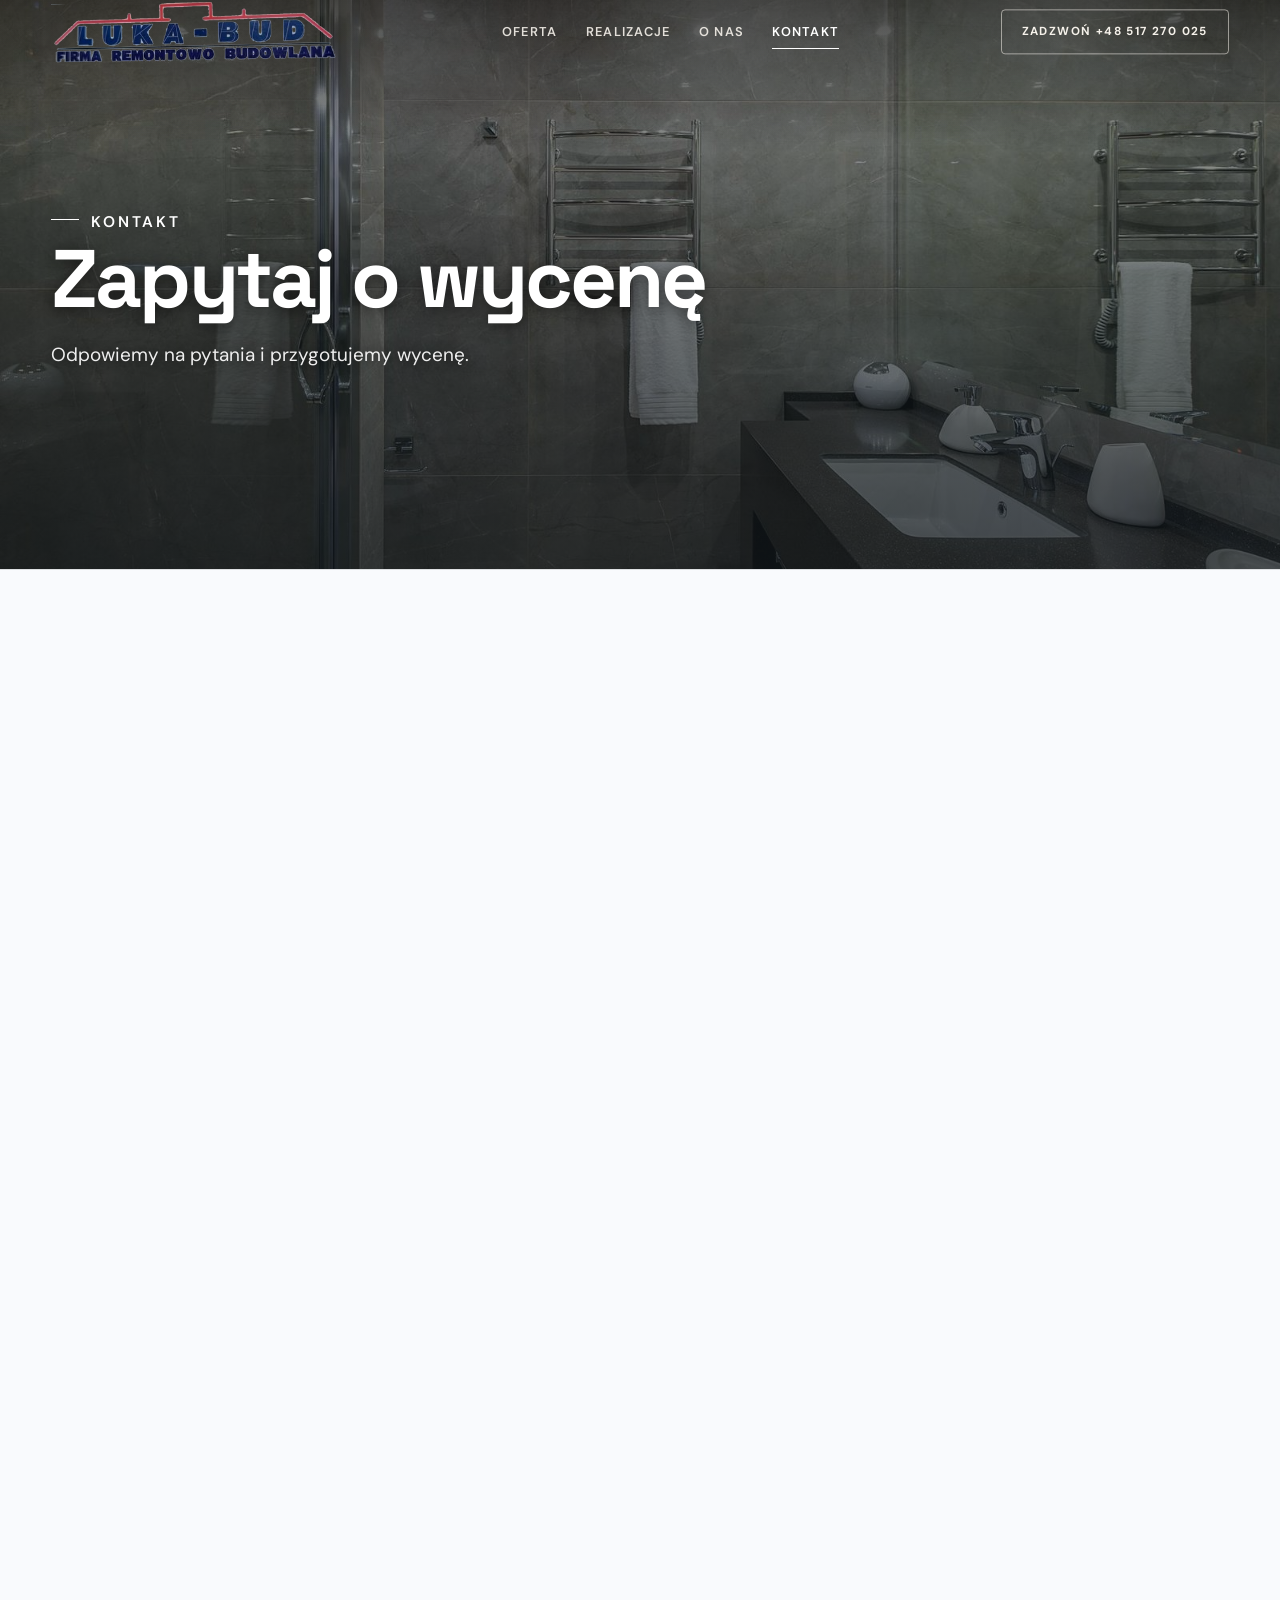
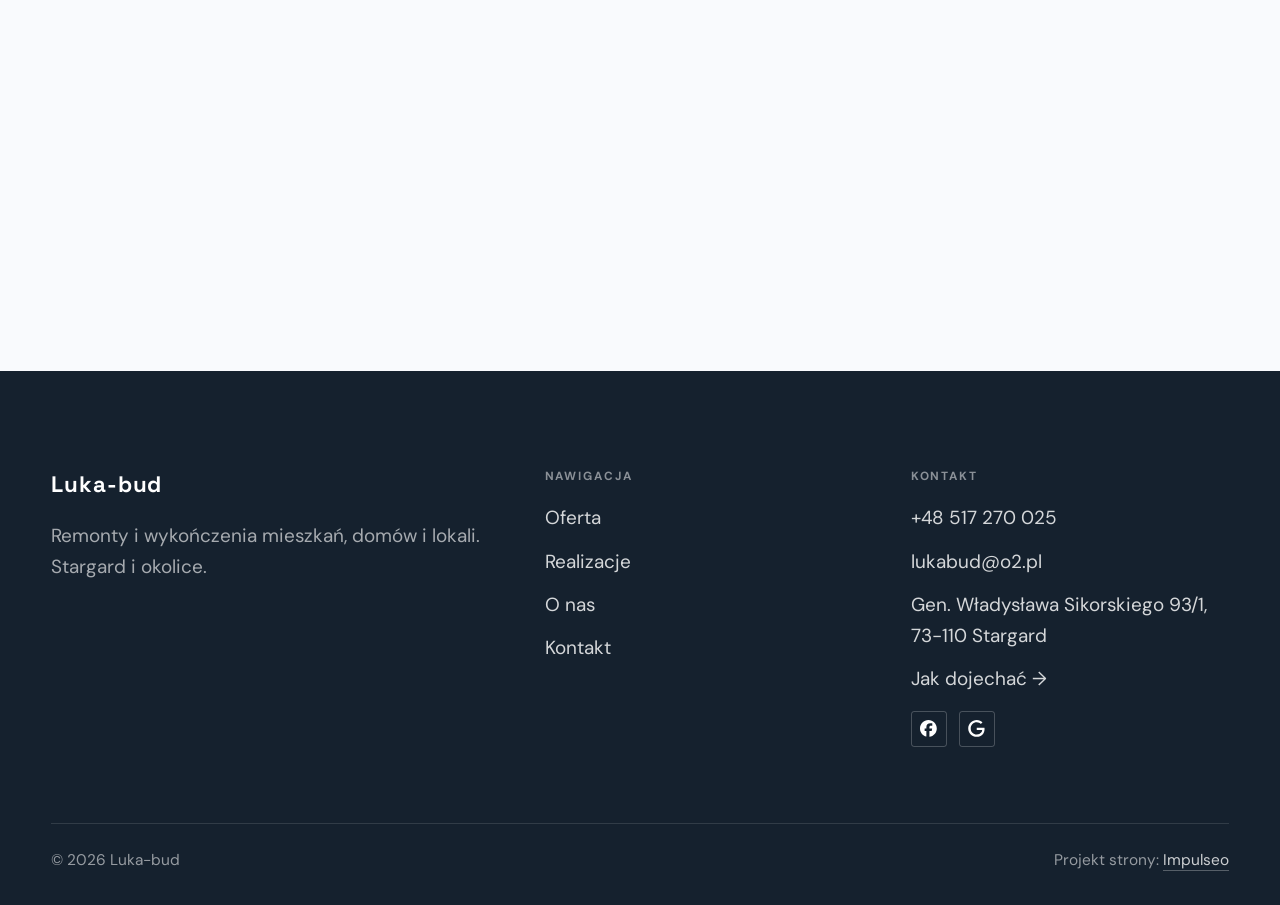
==== kontakt.html @ f24f79e8 "Strona demo: luka-bud" ====
<!DOCTYPE html>
<html lang="pl">
<head>
<meta charset="UTF-8">
<meta name="viewport" content="width=device-width, initial-scale=1.0">
<title>Kontakt - Luka-bud</title>
<meta name="description" content="Kontakt Luka-bud - Gen. Władysława Sikorskiego 93/1, 73-110 Stargard">
<link rel="canonical" href="https://kris20032.github.io/luka-bud/kontakt.html">
<meta name="robots" content="noindex, nofollow">
<meta property="og:type" content="website">
<meta property="og:locale" content="pl_PL">
<meta property="og:site_name" content="Luka-bud">
<meta property="og:title" content="Kontakt - Luka-bud">
<meta property="og:description" content="Kontakt Luka-bud - Gen. Władysława Sikorskiego 93/1, 73-110 Stargard">
<meta property="og:url" content="https://kris20032.github.io/luka-bud/kontakt.html">
<meta property="og:image" content="https://kris20032.github.io/luka-bud/img/og.jpg">
<meta property="og:image:width" content="1200">
<meta property="og:image:height" content="630">
<meta name="twitter:card" content="summary_large_image">
<link rel="preconnect" href="https://fonts.googleapis.com">
<link rel="preconnect" href="https://fonts.gstatic.com" crossorigin>
<link href="https://fonts.googleapis.com/css2?family=Space+Grotesk:wght@500;600;700&family=DM+Sans:opsz,wght@9..40,400;9..40,500;9..40,600&display=swap" rel="stylesheet">
<link rel="stylesheet" href="assets/styles.css?v=5b13cb3f">
</head>
<body>

<header class="nav">
  <div class="wrap nav-inner">
    <a class="brand brand-has-logo" href="index.html"><img class="brand-logo" src="img/logo.png" alt="Luka-bud" width="900" height="202" decoding="async"></a>
    <nav class="nav-links">
      <a href="oferta.html">Oferta</a>
      <a href="realizacje.html">Realizacje</a>
      <a href="o-nas.html">O nas</a>
      <a href="kontakt.html" class="active" aria-current="page">Kontakt</a>
      <a href="tel:+48517270025" class="btn btn-accent">Zadzwoń +48 517 270 025</a>
    </nav>
    <button class="nav-toggle" aria-label="Menu"><span></span><span></span><span></span></button>
  </div>
</header>

<main>
<section class="pagehead">
  <img src="img/g7.jpg" alt="Luka-bud - Zapytaj o wycenę" width="1600" height="1068" decoding="async">
  <div class="wrap">
    <span class="eyebrow">Kontakt</span>
    <h1>Zapytaj o wycenę</h1>
    <p>Odpowiemy na pytania i przygotujemy wycenę.</p>
  </div>
</section>
<section>
  <div class="wrap contact-grid">
    <div class="reveal">
      <span class="eyebrow">Dane kontaktowe</span>
      <h2 style="margin:var(--space-4) 0 var(--space-6)">Luka-bud</h2>
      <div class="info-list">
        <div class="info-row"><div class="ic"><svg class="ico-tel" width="16" height="16" viewBox="0 0 24 24" fill="none" aria-hidden="true"><path d="M6.6 10.8a15.5 15.5 0 0 0 6.6 6.6l2.2-2.2a1 1 0 0 1 1-.24 11.4 11.4 0 0 0 3.6.58 1 1 0 0 1 1 1V20a1 1 0 0 1-1 1A17 17 0 0 1 3 4a1 1 0 0 1 1-1h3.5a1 1 0 0 1 1 1c0 1.25.2 2.46.58 3.6a1 1 0 0 1-.25 1l-2.23 2.2Z" fill="currentColor"/></svg></div><div><div class="lbl">Telefon</div><a class="val" href="tel:+48517270025">+48 517 270 025</a></div></div>
        <div class="info-row"><div class="ic"><svg class="ico-mail" width="16" height="16" viewBox="0 0 24 24" fill="none" aria-hidden="true"><rect x="3.2" y="5.5" width="17.6" height="13" rx="1.6" stroke="currentColor" stroke-width="1.6"/><path d="M4 7l8 6 8-6" stroke="currentColor" stroke-width="1.6" stroke-linecap="round" stroke-linejoin="round"/></svg></div><div><div class="lbl">E-mail</div><a class="val" href="mailto:lukabud@o2.pl">lukabud@o2.pl</a></div></div>
        <div class="info-row"><div class="ic"><svg class="ico-pin" width="16" height="16" viewBox="0 0 24 24" fill="none" aria-hidden="true"><path d="M12 21s7-6.1 7-11.5A7 7 0 0 0 5 9.5C5 14.9 12 21 12 21Z" stroke="currentColor" stroke-width="1.6" fill="none"/><circle cx="12" cy="9.5" r="2.4" fill="currentColor"/></svg></div><div><div class="lbl">Adres</div><div class="val">Gen. Władysława Sikorskiego 93/1, 73-110 Stargard</div></div></div>
      </div>
    </div>
    <div class="reveal">
      <form class="form" action="https://formsubmit.co/lukabud@o2.pl" method="POST">
        <input type="hidden" name="_subject" value="Zapytanie ze strony Luka-bud">
        <input type="hidden" name="_captcha" value="false">
        <input type="hidden" name="_template" value="table">
        <div class="fld"><label for="name">Imię / firma</label><input id="name" name="name" type="text" placeholder="np. Jan Kowalski" required></div>
        <div class="fld"><label for="email">E-mail</label><input id="email" name="email" type="email" placeholder="adres@email.pl" required></div>
        <div class="fld"><label for="phone">Telefon</label><input id="phone" name="phone" type="tel" placeholder="+48 ..."></div>
        <div class="fld"><label for="msg">Czego dotyczy zapytanie?</label><textarea id="msg" name="message" placeholder="Napisz krótko, w czym możemy pomóc" required></textarea></div>
        <button type="submit" class="btn btn-accent" style="width:100%;justify-content:center">Wyślij zapytanie <span class="arr">→</span></button>
        <p class="note">Wiadomość trafi bezpośrednio do nas. Można też zadzwonić: +48 517 270 025.</p>
      </form>
    </div>
  </div>
</section>
<section style="padding-top:0">
  <div class="wrap reveal">
    <iframe class="map" title="Luka-bud - Stargard" src="https://maps.google.com/maps?q=53.327258%2C15.057778&z=15&output=embed" loading="lazy" referrerpolicy="no-referrer-when-downgrade"></iframe>
  </div>
</section>
</main>

<footer>
  <div class="wrap">
    <div class="foot-grid">
      <div class="foot-brand">
        <div class="name">Luka-bud</div>
        <p>Remonty i wykończenia mieszkań, domów i lokali. Stargard i okolice.</p>
      </div>
      <div class="foot-col">
        <h4>Nawigacja</h4>
        <a href="oferta.html">Oferta</a>
        <a href="realizacje.html">Realizacje</a>
        <a href="o-nas.html">O nas</a>
        <a href="kontakt.html">Kontakt</a>
      </div>
      <div class="foot-col">
        <h4>Kontakt</h4>
        <a href="tel:+48517270025">+48 517 270 025</a>
        <a href="mailto:lukabud@o2.pl">lukabud@o2.pl</a>
        <p>Gen. Władysława Sikorskiego 93/1, 73-110 Stargard</p>
        <a href="https://maps.google.com/?cid=10565320135875314083&g_mp=Cidnb29nbGUubWFwcy5wbGFjZXMudjEuUGxhY2VzLlNlYXJjaFRleHQQAhgEIAA" target="_blank" rel="noopener">Jak dojechać →</a>
      <div class="foot-soc">
        <a class="soc" href="https://www.facebook.com/zst.lukabud/" target="_blank" rel="noopener" aria-label="Facebook - Luka-bud"><svg viewBox="0 0 24 24" aria-hidden="true" focusable="false"><path d="M9.101 23.691v-7.98H6.627v-3.667h2.474v-1.58c0-4.085 1.848-5.978 5.858-5.978.401 0 .955.042 1.468.103a8.68 8.68 0 0 1 1.141.195v3.325a8.623 8.623 0 0 0-.653-.036 26.805 26.805 0 0 0-.733-.009c-.707 0-1.259.096-1.675.309a1.686 1.686 0 0 0-.679.622c-.258.42-.374.995-.374 1.752v1.297h3.919l-.386 2.103-.287 1.564h-3.246v8.245C19.396 23.238 24 18.179 24 12.044c0-6.627-5.373-12-12-12s-12 5.373-12 12c0 5.628 3.874 10.35 9.101 11.647Z" fill="currentColor"/></svg></a>
        <a class="soc" href="https://maps.google.com/?cid=10565320135875314083&g_mp=Cidnb29nbGUubWFwcy5wbGFjZXMudjEuUGxhY2VzLlNlYXJjaFRleHQQAhgEIAA" target="_blank" rel="noopener" aria-label="Google - Luka-bud"><svg viewBox="0 0 24 24" aria-hidden="true" focusable="false"><path d="M12.48 10.92v3.28h7.84c-.24 1.84-.853 3.187-1.787 4.133-1.147 1.147-2.933 2.4-6.053 2.4-4.827 0-8.6-3.893-8.6-8.72s3.773-8.72 8.6-8.72c2.6 0 4.507 1.027 5.907 2.347l2.307-2.307C18.747 1.44 16.133 0 12.48 0 5.867 0 .307 5.387.307 12s5.56 12 12.173 12c3.573 0 6.267-1.173 8.373-3.36 2.16-2.16 2.84-5.213 2.84-7.667 0-.76-.053-1.467-.173-2.053H12.48z" fill="currentColor"/></svg></a>
      </div>
      </div>
    </div>
    <div class="foot-bot">
      <span>© 2026 Luka-bud</span>
      <span>Projekt strony: <a class="foot-credit" href="https://impulseo.pl" target="_blank" rel="noopener">Impulseo</a></span>
    </div>
  </div>
</footer>
<div class="sticky-call"><a class="sc-call" href="tel:+48517270025"><svg class="ico-tel" width="16" height="16" viewBox="0 0 24 24" fill="none" aria-hidden="true"><path d="M6.6 10.8a15.5 15.5 0 0 0 6.6 6.6l2.2-2.2a1 1 0 0 1 1-.24 11.4 11.4 0 0 0 3.6.58 1 1 0 0 1 1 1V20a1 1 0 0 1-1 1A17 17 0 0 1 3 4a1 1 0 0 1 1-1h3.5a1 1 0 0 1 1 1c0 1.25.2 2.46.58 3.6a1 1 0 0 1-.25 1l-2.23 2.2Z" fill="currentColor"/></svg> Zadzwoń</a><a class="sc-quote" href="kontakt.html">Zadzwoń po wycenę</a></div>
<div class="demo-wazne" data-do="2026-10-12" data-cykl="3" hidden><svg class="dw-ico" width="13" height="13" viewBox="0 0 24 24" fill="none" aria-hidden="true"><circle cx="12" cy="12" r="8.6" stroke="currentColor" stroke-width="1.8"/><path d="M12 7.2V12l3.3 2" stroke="currentColor" stroke-width="1.8" stroke-linecap="round"/></svg><span class="dw-txt"></span></div>

<script src="assets/main.js"></script>
</body>
</html>
---- assets/styles.css ----
/* ============================================================
   STOLBASZ — premium, architektoniczny B2B fit-out
   Jasna paleta, zero brązu. System wg premium-web-craft.
   Projekt strony: Impulseo (impulseo.pl)
   ============================================================ */

:root{
  /* PALETA — jasna, architektoniczna, chłodna */
  --paper:#F4F6F8;          /* główne tło */
  --paper-2:#E7EBEF;        /* sekcje alternatywne (chłodny jasny szary) */
  --paper-3:#E7EBEF;        /* delikatne wypełnienia */
  --ink:#15212E;            /* tekst główny — chłodny grafit */
  --ink-soft:#243443;       /* nagłówki drugorzędne */
  --muted:#6B7785;          /* tekst poboczny */
  --line:rgba(21,33,46,.12);/* hairline */
  --accent:#E8A317;         /* stonowany petrol-slate — jedyny akcent */
  --accent-d:#C9870C;
  --accent-soft:rgba(232,163,23,.10);
  --dark:#15212E;           /* sekcje ciemne (stopka/CTA) */

  /* HOVER ZDJĘĆ — JEDEN standard dla całego silnika (decyzja K. 04.08.2026, artefakt z wariantami).
     AKTUALNE (K.+Szymon 09.08.2026, wybór z artefaktu 6 wariantów): zoom 1.05 przy 1.4s -
     przy tak długim czasie mocniejszy kadr NIE skacze, tylko „oddycha". Poprzedni standard
     (1.02 / .55s z 04.08) odbierany jako dynamiczny i szybki.
     Spoczynek lekko przygaszony, ale TYLKO tam, gdzie jest mysz (@media hover:hover) —
     na telefonie zdjęcia zostają w pełnej jasności. */
  --img-zoom:1.05;                   /* K.+Szymon 09.08: wariant F z artefaktu porównawczego */
  --img-rest:brightness(.95) saturate(.99);
  --img-hot:brightness(1.06) saturate(1.05);
  --img-dur:1.4s;                    /* K.+Szymon 09.08 (wariant F): powoli = elegancko */
  --img-ease:cubic-bezier(.16,.84,.44,1);  /* miękki ogon, efekt „oddychania" */

  /* ODSTĘPY — skala 4/8 */
  --space-1:4px; --space-2:8px; --space-3:12px; --space-4:16px; --space-5:24px;
  --space-6:32px; --space-7:48px; --space-8:64px; --space-9:96px; --space-10:128px;

  /* TYPOGRAFIA — fluid clamp() (skala podbita 16.07.2026: większe, czytelniejsze litery — uwaga Adama) */
  --text-sm:clamp(.9rem,.87rem + .12vw,1rem);
  --text-base:clamp(1.08rem,1.04rem + .18vw,1.2rem);
  --text-lg:clamp(1.24rem,1.15rem + .34vw,1.44rem);
  --text-h3:clamp(1.34rem,1.22rem + .55vw,1.66rem);
  --text-h2:clamp(2.1rem,1.66rem + 2.1vw,3.1rem);
  --text-h1:clamp(2.9rem,2.1rem + 4vw,5.1rem);

  /* PROMIENIE — architektoniczne, raczej ostre */
  --r-sm:3px; --r-md:6px; --r-lg:10px;

  /* RUCH */
  --ease:cubic-bezier(.25,.46,.45,.94); --dur:.24s;

  /* CIENIE — miękkie, warstwowe */
  --sh-sm:0 1px 2px rgba(16,24,32,.04), 0 2px 8px rgba(16,24,32,.05);
  --sh-md:0 2px 6px rgba(16,24,32,.05), 0 12px 28px -8px rgba(16,24,32,.12);
  --sh-lg:0 6px 14px rgba(16,24,32,.07), 0 26px 56px -18px rgba(16,24,32,.22);

  --hairline:1px solid var(--line);

  --font-display:'Space Grotesk','Inter',sans-serif;
  --font-body:'DM Sans','Inter',sans-serif;
}

*{box-sizing:border-box;margin:0;padding:0}
html{scroll-behavior:smooth}
body{
  font-family:var(--font-body);
  font-size:var(--text-base);
  line-height:1.65;
  color:var(--ink);
  background:var(--paper);
  -webkit-font-smoothing:antialiased;
  text-rendering:optimizeLegibility;
}
img{max-width:100%;height:auto;display:block}  /* height:auto = width/height z atrybutów trzyma proporcje (TOP#12) */
a{color:inherit;text-decoration:none}

.wrap{width:min(92%,1180px);margin-inline:auto}
section{padding-block:clamp(52px,6.5vw,96px)}

h1,h2,h3{font-family:var(--font-display);font-weight:700;line-height:1.08;letter-spacing:-.02em;color:var(--ink)}
h1{font-size:var(--text-h1);letter-spacing:-.035em}
h2{font-size:var(--text-h2);letter-spacing:-.025em}
h3{font-size:var(--text-h3)}
/* MIARA — długość wiersza. WCAG 2.2 SC 1.4.8: max 80 znaków; Butterick: 45–90.
   68ch daje realnie 72–78 znaków polskiego tekstu, czyli z zapasem pod granicą.
   Wcześniej limit miał TYLKO <p> — <li>, <blockquote> i <dd> nie miały żadnego,
   i to jedyny powód, dla którego 23 bloki na dwóch oddanych stronach jadą po
   83–106 znaków w wierszu (pomiar 07.08.2026, bramka `miara`).
   ⚠️ Listy i definicje ograniczamy TYLKO bez klasy: `ul`/`ol` z klasą to u nas
   układ (siatki kafli, menu), a nie tekst ciągły — tam miarę wyznacza układ. */
/* 60ch, nie 68ch (K. 10.08): po zmianie fontów na węższe kroje (DM Sans i spółka)
   w 68ch mieściło się ~90 znaków - bramka pikselowa słusznie zgłaszała przekroczenie
   granicy 80. Pomiar na żywej przeglądarce: 60ch = 90 znaków, 53ch = ~78 znaków, czyli normę WCAG 1.4.8. */
:root{ --miara:53ch }
p{max-width:min(100%,var(--miara))}
blockquote,
ul:not([class])>li, ol:not([class])>li,
dl:not([class])>dd{max-width:min(100%,var(--miara))}

/* ⚠️ Świadomie BEZ wyjątku `.tile p,.card p,.svc p{max-width:none}`, choć nasuwa się sam:
   te akapity BYŁY już ograniczone (stare `p{max-width:65ch}`), więc „wyjątek" nie odblokowałby
   niczego nowego — tylko ROZLUŹNIŁ stan sprzed zmiany na wszystkich demach naraz.
   `figcaption` żadna z reguł wyżej nie dotyczy, więc też nie potrzebuje zwolnienia. */

/* ŁAMANIE. `balance` wyrównuje długości wierszy w nagłówku, `pretty` pilnuje ostatniego
   wiersza akapitu, żeby nie został w nim jeden wyraz. Obsługiwane od Chrome 117 /
   Safari 17.5; starsze przeglądarki po prostu ignorują tę własność.
   `text-wrap:pretty` nie występowało dotąd ANI RAZ w silniku ani w repo klientów. */
h1,h2,h3,.lead,.lede{text-wrap:balance}
p,li,blockquote,dd{text-wrap:pretty}

.eyebrow{
  font-family:var(--font-body);
  font-size:var(--text-sm);
  font-weight:600;
  letter-spacing:.18em;
  text-transform:uppercase;
  color:var(--accent);
  display:inline-flex;align-items:center;gap:var(--space-3);
}
/* flex:none + margin-top = kreska trzyma się PIERWSZEJ linii. Wcześniej align-items:center
   centrowało ją względem całego bloku i przy zawinięciu (długi kicker typu
   „…WNĘTRZ · LESZNO · OD 2019") druga linia lądowała z brzydkim wcięciem. */
.eyebrow{align-items:flex-start}
.eyebrow>*,.eyebrow{text-wrap:balance}   /* dlugi kicker lamal sie na sierote typu samo „2019" w drugiej linii */
.eyebrow::before{content:"";width:28px;height:1px;background:var(--accent);display:inline-block;flex:none;margin-top:.62em}

.muted{color:var(--muted)}
.lead{font-size:var(--text-lg);line-height:1.55;color:var(--ink-soft);max-width:50ch}

/* ---------- BUTTONS ---------- */
.btn{
  display:inline-flex;align-items:center;gap:var(--space-2);
  font-weight:600;font-size:var(--text-sm);letter-spacing:.02em;
  padding:var(--space-4) var(--space-6);
  border-radius:var(--r-sm);
  transition:transform var(--dur) var(--ease),box-shadow var(--dur) var(--ease),background var(--dur) var(--ease);
  cursor:pointer;border:1px solid transparent;
}
.btn-accent{background:var(--accent);color:#fff;box-shadow:var(--sh-sm)}
.btn-accent:hover{background:var(--accent-d);transform:translateY(-2px);box-shadow:var(--sh-md)}
.btn-accent:active{transform:translateY(0);box-shadow:var(--sh-sm)}
.btn-ghost{background:transparent;color:var(--ink);border-color:var(--line)}
.btn-ghost:hover{border-color:var(--accent);color:var(--accent);transform:translateY(-2px)}
.btn-light{background:#fff;color:var(--ink);box-shadow:var(--sh-sm)}
.btn-light:hover{transform:translateY(-2px);box-shadow:var(--sh-md)}
.btn .arr{transition:transform var(--dur) var(--ease)}
.btn:hover .arr{transform:translateX(4px)}

/* ---------- NAV ---------- */
.nav{
  position:sticky;top:0;z-index:50;
  background:color-mix(in srgb,var(--paper) 88%,transparent);
  backdrop-filter:saturate(140%) blur(10px);
  border-bottom:var(--hairline);
}
.nav-inner{display:flex;align-items:center;justify-content:space-between;gap:var(--space-5);height:72px}
/* ANTY-NACHODZENIE (K. 05.08.2026): długa nazwa firmy + przycisk z pełnym numerem nie mieściły się w pasku
   i flex ściskał linki PONIŻEJ ich treści - "Kontakt" wchodził na ramkę "Zadzwoń +48 ...". Teraz ustępuje
   nazwa marki (skrót wielokropkiem), a menu i przycisk nigdy się nie kurczą ani nie zachodzą na siebie. */
.brand{display:flex;flex-direction:column;line-height:1;min-width:0;flex:0 1 auto}
.brand .name{font-family:var(--font-display);font-weight:800;font-size:1.35rem;letter-spacing:.04em;white-space:nowrap;overflow:hidden;text-overflow:ellipsis}
.brand .sub{font-size:.62rem;letter-spacing:.34em;text-transform:uppercase;color:var(--muted);margin-top:5px;white-space:nowrap;overflow:hidden;text-overflow:ellipsis}
.nav-links{display:flex;align-items:center;gap:var(--space-6);flex:0 0 auto}
.nav-links a{font-size:var(--text-sm);font-weight:500;color:var(--ink-soft);position:relative;padding-block:4px;white-space:nowrap;transition:color var(--dur) var(--ease)}
.nav-links a::after{content:"";position:absolute;left:0;bottom:0;width:0;height:1.5px;background:var(--accent);transition:width var(--dur) var(--ease)}
.nav-links a:hover,.nav-links a.active{color:var(--ink)}
.nav-links a:hover::after,.nav-links a.active::after{width:100%}
.nav-links .btn{padding:var(--space-2) var(--space-5)}
/* przyciski w nav: właściwy kolor (przebij .nav-links a) + bez podkreślenia */
.nav-links a.btn-accent{color:#fff}
.nav-links a.btn-ghost,.nav-links a.btn-light{color:var(--ink)}
/* CTA w pasku: NIE podkreślenie spod linków menu, ale ten sam przelatujący błysk,
   co na wszystkich innych przyciskach (zgłoszenie K. 13.08.2026 - „na hero jest efekt
   światła przechodzącego przez przycisk, na navbarze go nie ma, a mają być identyczne").
   Reguła `.nav-links a::after` jest silniejsza od `.btn::after`, więc trzeba jej
   geometrię wyzerować i wpisać połysk z nazwy - samo `display:none` gasiło efekt. */
.nav-links a.btn::after{
  display:block;content:"";position:absolute;inset:0;z-index:-1;pointer-events:none;
  width:auto;height:auto;border-radius:inherit;   /* kasuje geometrię podkreślenia (width:0;height:1.5px) */
  background:linear-gradient(100deg,transparent 32%,rgba(255,255,255,.20) 50%,transparent 68%);
  translate:-120% 0}
@media (prefers-reduced-motion:no-preference){
  .nav-links a.btn:hover::after{translate:120% 0;transition:translate .75s var(--mt-ease,cubic-bezier(.16,.84,.44,1))}
}
.nav-toggle{display:none;background:none;border:none;cursor:pointer;flex-direction:column;gap:5px;padding:8px}
.nav-toggle span{width:24px;height:2px;background:var(--ink);transition:var(--dur)}
/* Ciasny zakres MIĘDZY menu mobilnym a pełnym pulpitem: zbijamy odstępy i nazwę marki,
   żeby wszystko zmieściło się naturalnie, zanim w ogóle dojdzie do skracania wielokropkiem. */
@media(max-width:1280px) and (min-width:921px){
  .nav-links{gap:var(--space-4)}
  .nav-links .btn{padding:var(--space-2) var(--space-4)}
  .brand .name{font-size:1.15rem}
}

/* ---------- HERO (split) ---------- */
.hero{position:relative;overflow:hidden;border-bottom:var(--hairline)}
.hero-grid{display:grid;grid-template-columns:1.05fr .95fr;gap:clamp(24px,4vw,60px);align-items:center;
  padding-block:clamp(36px,4.5vw,64px)}
.hero-copy .eyebrow{margin-bottom:var(--space-5)}
.hero-copy h1{margin-bottom:var(--space-5)}
.hero-copy .lead{margin-bottom:var(--space-7)}
.hero-actions{display:flex;flex-wrap:wrap;gap:var(--space-4)}
.hero-art{position:relative;aspect-ratio:4/3;border-radius:var(--r-lg);overflow:hidden;box-shadow:var(--sh-lg)}
.hero-art img{width:100%;height:100%;object-fit:cover}
.hero-art::after{content:"";position:absolute;inset:0;background:linear-gradient(180deg,transparent 55%,rgba(18,24,28,.28))}
.hero-badge{position:absolute;left:var(--space-5);bottom:var(--space-5);z-index:2;
  background:rgba(252,252,251,.94);backdrop-filter:blur(4px);
  border-radius:var(--r-md);padding:var(--space-4) var(--space-5);box-shadow:var(--sh-md);max-width:78%}
.hero-badge strong{display:block;font-family:var(--font-display);font-size:1rem;letter-spacing:-.01em}
.hero-badge span{font-size:var(--text-sm);color:var(--muted)}

/* ---------- HERO duży / kinowy (strona główna) ---------- */
.hero-cine{position:relative;min-height:clamp(560px,82vh,840px);min-height:clamp(560px,82svh,840px);display:flex;align-items:center;overflow:hidden;border-bottom:var(--hairline)}
.hero-cine>img{position:absolute;inset:0;width:100%;height:100%;object-fit:cover;z-index:0}
.hero-cine::after{content:"";position:absolute;inset:0;z-index:1;
  background:linear-gradient(95deg,rgba(13,18,23,.86) 0%,rgba(13,18,23,.64) 32%,rgba(13,18,23,.24) 62%,rgba(13,18,23,.04) 100%)}
.hero-cine .wrap{position:relative;z-index:2;padding-block:var(--space-8)}
.hero-cine .hero-copy{max-width:660px}
.hero-cine .eyebrow{color:#fff;margin-bottom:var(--space-5)}
.hero-cine .eyebrow::before{background:#fff}
.hero-cine h1{color:#fff;margin-bottom:var(--space-5);font-size:clamp(2.9rem,2rem + 4.4vw,5.2rem);text-wrap:balance}
.hero-cine .lead{color:rgba(255,255,255,.92);max-width:48ch;margin-bottom:var(--space-7)}
.hero-cine .hero-actions{display:flex;flex-wrap:wrap;gap:var(--space-4)}
/* NISKIE OKNO (laptop z dokiem i paskami przeglądarki ma ~700-780 px wysokości widoku):
   H1 do 5.2rem + długi lead nie mieściły się i przyciski wypadały POD krawędź ekranu -
   klient widział stronę bez ani jednego CTA. Skalujemy w dół, zamiast przycinać treść. */
@media(min-width:821px) and (max-height:820px){
  .hero-cine{min-height:clamp(520px,94svh,780px)}
  .hero-cine .wrap{padding-block:var(--space-6)}
  .hero-cine h1{font-size:clamp(2.2rem,1.5rem + 2.6vw,3.6rem);margin-bottom:var(--space-4)}
  .hero-cine .eyebrow{margin-bottom:var(--space-4)}
  .hero-cine .lead{margin-bottom:var(--space-5);max-width:44ch}
}
@media(max-width:680px){
  .hero-cine{min-height:clamp(520px,76vh,640px);min-height:clamp(520px,76svh,640px);align-items:flex-end}
  .hero-cine::after{background:linear-gradient(0deg,rgba(13,18,23,.9) 6%,rgba(13,18,23,.45) 55%,rgba(13,18,23,.25) 100%)}
  .hero-cine .wrap{padding-bottom:var(--space-9)}
  /* TELEFON (~90% oglądających): lead potrafił zająć 8 linii i zepchnąć CTA poza pierwszy ekran.
     Zwężamy interlinię i skalę - treści nie ucinamy, bo to ona sprzedaje. */
  .hero-cine .lead{font-size:.98rem;line-height:1.5;margin-bottom:var(--space-5)}
  .hero-cine .eyebrow{font-size:.72rem;letter-spacing:.13em;margin-bottom:var(--space-4)}
  .hero-cine .eyebrow::before{width:20px}
  .hero-cine h1{margin-bottom:var(--space-4)}
}

/* full-bleed hero variant (podstrony) */
.pagehead{position:relative;min-height:46vh;min-height:46svh;display:flex;align-items:flex-end;overflow:hidden;border-bottom:var(--hairline)}
.pagehead img{position:absolute;inset:0;width:100%;height:100%;object-fit:cover}
/* 10.08.2026 (decyzja K.): mocniejsze przyciemnienie + cień pod tekstem. Bramka mierzyła na
   nagłówkach podstron 3,38-3,43:1 przy wymaganych 4,5 — jasne zdjęcie (hala, śnieg, niebo)
   podchodziło pod biały tekst. Zdjęcia klientów są różne, więc kontrast musi dawać WARSTWA,
   a nie szczęśliwy dobór kadru. */
.pagehead::after{content:"";position:absolute;inset:0;background:linear-gradient(180deg,rgba(18,24,28,.40),rgba(18,24,28,.76))}
.pagehead .wrap{position:relative;z-index:2;padding-block:var(--space-9);color:#fff}
.pagehead h1{color:#fff;max-width:18ch;text-shadow:0 2px 16px rgba(0,0,0,.55)}
.pagehead .eyebrow{color:#fff}
.pagehead .eyebrow::before{background:#fff}
.pagehead p{color:rgba(255,255,255,.92);margin-top:var(--space-4);max-width:54ch;text-shadow:0 1px 12px rgba(0,0,0,.5)}

/* ---------- STRIP (pasek skrótów / liczby) ---------- */
.strip{background:var(--dark);color:#fff}
/* PASEK HASEŁ — standard 04.08.2026 (decyzja K.): 5 haseł w JEDNYM rzędzie, tekst WYŚRODKOWANY,
   węższe marginesy boczne niż reszta strony (pasek ma iść szerzej), równe wysokości kolumn. */
.strip .wrap{width:min(96%,1440px);display:grid;grid-template-columns:repeat(5,1fr);
  gap:var(--space-5);padding-block:var(--space-7);align-items:stretch}
.strip .item .k{font-family:var(--font-display);font-size:clamp(1.05rem,.82rem + .85vw,1.55rem);
  font-weight:800;letter-spacing:-.02em;color:#fff;line-height:1.18;text-wrap:balance}
.strip .item .v{font-size:var(--text-sm);color:rgba(255,255,255,.66);margin-top:var(--space-2);line-height:1.4}
.strip .item{border-left:2px solid var(--accent);padding-inline:var(--space-4);
  text-align:center;display:flex;flex-direction:column;justify-content:center}
/* liczba kolumn = liczba haseł, żeby ostatnie nie zostawało samo w drugim rzędzie.
   Klasę n-N nadaje multipage.py; domyślnie (bez klasy) pasek jest 5-kolumnowy. */
.strip.n-2 .wrap{grid-template-columns:repeat(2,1fr)}
.strip.n-3 .wrap{grid-template-columns:repeat(3,1fr)}
.strip.n-4 .wrap{grid-template-columns:repeat(4,1fr);gap:var(--space-6)}
.strip.n-4 .item .k{font-size:clamp(1.3rem,1rem + 1.1vw,2rem)}
.strip.n-6 .wrap{grid-template-columns:repeat(6,1fr);gap:var(--space-4)}
.strip.n-6 .item .k{font-size:clamp(.98rem,.8rem + .7vw,1.35rem)}
/* równe łamanie: zamiast "długa linia + jedno słowo" obie linie zbliżonej długości */
.strip .item .k{text-wrap:balance}

/* ---------- SECTION HEAD ---------- */
.head{max-width:48rem;margin-bottom:var(--space-8)}
.head.center{margin-inline:auto;text-align:center}
.head .eyebrow{margin-bottom:var(--space-4)}
.head h2{margin-bottom:var(--space-4)}
.head p{color:var(--muted);font-size:var(--text-lg);line-height:1.55}
.head.center p{margin-inline:auto}

/* ---------- INTRO SPLIT ---------- */
.split{display:grid;grid-template-columns:.92fr 1.08fr;gap:clamp(28px,5vw,80px);align-items:center}
.split.rev{grid-template-columns:1.08fr .92fr}
.split.rev .split-art{order:-1}
.split-art{position:relative;aspect-ratio:5/4;border-radius:var(--r-lg);overflow:hidden;box-shadow:var(--sh-lg)}
.split-art img{width:100%;height:100%;object-fit:cover}
.split-copy h2{margin-bottom:var(--space-5)}
.split-copy p+p{margin-top:var(--space-4)}
.split-copy .btn{margin-top:var(--space-6)}

/* ---------- SERVICES (zakres) ---------- */
.svc-grid{display:grid;grid-template-columns:repeat(auto-fit,minmax(280px,1fr));gap:var(--space-5)}
.svc{background:#fff;border:var(--hairline);border-radius:var(--r-md);padding:var(--space-7) var(--space-6);
  transition:transform var(--dur) var(--ease),box-shadow var(--dur) var(--ease),border-color var(--dur) var(--ease);
  position:relative;overflow:hidden}
.svc::before{content:"";position:absolute;left:0;top:0;width:3px;height:0;background:var(--accent);transition:height var(--dur) var(--ease)}
.svc:hover{transform:translateY(-4px);box-shadow:var(--sh-md);border-color:transparent}
.svc:hover::before{height:100%}
.svc .ic{font-family:var(--font-display);font-size:.8rem;font-weight:700;letter-spacing:.12em;color:var(--accent);margin-bottom:var(--space-4)}
.svc h3{margin-bottom:var(--space-3);font-size:1.22rem}
.svc p{color:var(--muted);font-size:var(--text-base);line-height:1.6}

/* big detailed service rows */
.svc-row{display:grid;grid-template-columns:.8fr 1.2fr;gap:clamp(20px,4vw,60px);align-items:center;padding-block:var(--space-8)}
.svc-row+.svc-row{border-top:var(--hairline)}
.svc-row.rev{grid-template-columns:1.2fr .8fr}
/* Naprzemienny układ wierszy oferty: co drugi wiersz ma zdjęcie po PRAWEJ.
   Było `order:-1` — martwy kod, bo zdjęcie i tak jest pierwszym dzieckiem w HTML,
   więc wszystkie wiersze wyglądały identycznie (zdjęcie zawsze z lewej), a `rev`
   zmieniało tylko szerokość kolumn. Znalezione 29.07.2026 przy różnicowaniu kierunków
   animacji (pomiar pozycji: art.mid 390/502 przy row.mid 756 — zawsze lewa strona). */
.svc-row.rev .svc-row-art{order:2}
.svc-row-art{aspect-ratio:4/3;border-radius:var(--r-md);overflow:hidden;box-shadow:var(--sh-md)}
.svc-row-art img{width:100%;height:100%;object-fit:cover}
.svc-row h3{font-size:1.5rem;margin-bottom:var(--space-4)}
.svc-row .num{font-family:var(--font-display);font-size:.85rem;font-weight:700;letter-spacing:.14em;color:var(--accent);display:block;margin-bottom:var(--space-3)}
.svc-row ul{list-style:none;margin-top:var(--space-4);display:flex;flex-direction:column;gap:var(--space-2)}
.svc-row li{position:relative;padding-left:var(--space-5);color:var(--muted);font-size:var(--text-base)}
.svc-row li::before{content:"";position:absolute;left:0;top:.62em;width:8px;height:1px;background:var(--accent)}

/* ---------- GALLERY (realizacje) ---------- */
.gallery{display:grid;grid-template-columns:repeat(12,1fr);gap:var(--space-4);grid-auto-rows:200px}
/* GALERIA MASONRY — pionowe zdjęcia (portrety beauty/wellness) bez przycinania: kolumny, height auto */
.gallery-masonry{column-count:3;column-gap:var(--space-4)}
@media(max-width:900px){.gallery-masonry{column-count:2}}
@media(max-width:560px){.gallery-masonry{column-count:1}}
.gallery-masonry .m-tile{break-inside:avoid;margin:0 0 var(--space-4);padding:0;position:relative;overflow:hidden;border-radius:var(--r-md);border:1px solid var(--line)}
.gallery-masonry .m-tile img{width:100%;height:auto;display:block}
.gallery-masonry .m-tile .cap{position:absolute;left:0;right:0;bottom:0;padding:var(--space-4);color:#fff;background:linear-gradient(0deg,rgba(0,0,0,.55),transparent);font-size:var(--text-sm)}
.gallery-masonry .m-tile .cap small{display:block;font-weight:400;opacity:.78;letter-spacing:.04em;text-transform:uppercase;font-size:.66rem;margin-top:3px}
.tile{position:relative;overflow:hidden;border-radius:var(--r-md);box-shadow:var(--sh-sm);
  transition:transform var(--dur) var(--ease),box-shadow var(--dur) var(--ease)}
.tile img{width:100%;height:100%;object-fit:cover;
  transition:transform var(--img-dur) var(--img-ease),filter var(--img-dur) var(--img-ease)}
.tile:hover{box-shadow:var(--sh-md)}
.tile .cap{position:absolute;left:0;right:0;bottom:0;padding:var(--space-5) var(--space-4) var(--space-4);
  /* mocniejszy spad + cien pod tekstem: na JASNYCH zdjeciach klienta (biale fronty, sciany)
     slaby gradient dawal kontrast ~1.5:1 zamiast wymaganych 3.6:1 (bramka wygladu, 10.08.2026) */
  background:linear-gradient(transparent 10%,rgba(18,24,28,.55) 40%,rgba(18,24,28,.88) 68%,rgba(18,24,28,.99));color:#fff;
  text-shadow:0 1px 2px rgba(0,0,0,.85),0 2px 10px rgba(0,0,0,.55);
  font-size:var(--text-sm);font-weight:600;letter-spacing:.01em;
  opacity:0;transform:translateY(8px);transition:var(--dur) var(--ease)}
.tile:hover .cap{opacity:1;transform:translateY(0)}
.tile .cap small{display:block;font-weight:400;opacity:.78;letter-spacing:.04em;text-transform:uppercase;font-size:.66rem;margin-top:3px}
/* bento spans */
.t-wide{grid-column:span 6}
.t-tall{grid-column:span 6;grid-row:span 2}
.t-std{grid-column:span 6}
.t-third{grid-column:span 4}
.t-two3{grid-column:span 8}

/* ---------- TRUST / WIARYGODNOŚĆ ---------- */
.trust{background:var(--paper-2)}
.trust-grid{display:grid;grid-template-columns:repeat(auto-fit,minmax(240px,1fr));gap:var(--space-5);margin-top:var(--space-7)}
.trust-card{background:#fff;border-radius:var(--r-md);padding:var(--space-7) var(--space-6);box-shadow:var(--sh-sm);border-top:3px solid var(--accent)}
.trust-card .big{font-family:var(--font-display);font-size:clamp(1.8rem,1.3rem + 1.6vw,2.6rem);font-weight:800;letter-spacing:-.02em;color:var(--ink);line-height:1}
.trust-card h3{font-size:1.12rem;margin:var(--space-3) 0 var(--space-2)}
.trust-card p{color:var(--muted);font-size:var(--text-base);line-height:1.55}

/* ---------- CTA band ---------- */
.cta{background:var(--dark);color:#fff;position:relative;overflow:hidden}
/* telefon w CTA: na ciemnym tle biały (domyślnie), rodziny z JASNYM tłem CTA
   nadpisują to u siebie - wcześniej kolor siedział w stylu inline i wygrywał z rodziną. */
.cta .btn-ghost-cta{color:#fff;border-color:rgba(255,255,255,.3)}
.cta .wrap{display:grid;grid-template-columns:1.4fr .6fr;gap:var(--space-7);align-items:center;position:relative;z-index:2}
.cta h2{color:#fff;max-width:20ch}
.cta p{color:rgba(255,255,255,.74);margin-top:var(--space-4)}
.cta-actions{display:flex;flex-direction:column;gap:var(--space-3);align-items:flex-start}
.cta::before{content:"";position:absolute;right:-80px;top:-80px;width:360px;height:360px;border-radius:50%;
  background:radial-gradient(circle,var(--accent-soft),transparent 70%)}

/* ---------- CONTACT ---------- */
.contact-grid{display:grid;grid-template-columns:.85fr 1.15fr;gap:clamp(28px,4vw,56px);align-items:start}
.info-list{display:flex;flex-direction:column;gap:var(--space-2)}
.info-row{display:flex;gap:var(--space-4);align-items:flex-start;padding-block:var(--space-4);border-bottom:var(--hairline)}
.info-row .ic{flex:none;width:42px;height:42px;display:grid;place-items:center;border-radius:50%;
  background:var(--accent-soft);color:var(--accent);font-size:1.05rem}
.info-row .lbl{font-size:.72rem;letter-spacing:.14em;text-transform:uppercase;color:var(--muted)}
.info-row .val{font-weight:600;font-size:var(--text-base);margin-top:2px}
.info-row a.val:hover{color:var(--accent)}
.map{border:none;border-radius:var(--r-lg);box-shadow:var(--sh-md);width:100%;height:100%;min-height:380px;filter:grayscale(.2) contrast(1.02)}
.form{background:#fff;border:var(--hairline);border-radius:var(--r-lg);padding:clamp(24px,3vw,40px);box-shadow:var(--sh-sm)}
.form .fld{margin-bottom:var(--space-5)}
.form label{display:block;font-size:var(--text-sm);font-weight:600;margin-bottom:var(--space-2)}
.form input,.form textarea{width:100%;font-family:inherit;font-size:var(--text-base);color:var(--ink);
  padding:var(--space-4);border:var(--hairline);border-radius:var(--r-sm);background:var(--paper);transition:border-color var(--dur)}
.form input:focus,.form textarea:focus{outline:none;border-color:var(--accent);background:#fff}
.form textarea{resize:vertical;min-height:120px}
.form .note{font-size:var(--text-sm);color:var(--muted);margin-top:var(--space-3)}

/* ---------- FOOTER ---------- */
footer{background:var(--dark);color:#fff;padding-block:var(--space-9) var(--space-6)}
.foot-grid{display:grid;grid-template-columns:1.4fr 1fr 1fr;gap:var(--space-7);margin-bottom:var(--space-8)}
.foot-brand .name{font-family:var(--font-display);font-weight:800;font-size:1.4rem;letter-spacing:.04em}
.foot-brand p{color:rgba(255,255,255,.62);margin-top:var(--space-4);font-size:var(--text-base);max-width:38ch}
.foot-col h4{font-size:.74rem;letter-spacing:.16em;text-transform:uppercase;color:rgba(255,255,255,.5);margin-bottom:var(--space-4)}
.foot-col a,.foot-col p{display:block;color:rgba(255,255,255,.82);font-size:var(--text-base);margin-bottom:var(--space-3)}
.foot-col a:hover{color:#fff}
.foot-bot{border-top:1px solid rgba(255,255,255,.12);padding-top:var(--space-5);display:flex;justify-content:space-between;flex-wrap:wrap;gap:var(--space-3);
  font-size:var(--text-sm);color:rgba(255,255,255,.55)}
.foot-bot a:hover{color:#fff}
/* Podpis w stopce = klikalny link do impulseo.pl (31.07.2026). Ma być WIDOCZNIE klikalny,
   ale nie krzyczeć - stąd sam kolor jaśniejszy + delikatne podkreślenie na najeździe. */
.foot-bot a.foot-credit{color:rgba(255,255,255,.78);text-decoration:none;border-bottom:1px solid rgba(255,255,255,.28)}
.foot-bot a.foot-credit:hover{color:#fff;border-bottom-color:#fff}

/* ---------- REVEAL ---------- */
.reveal{opacity:0;transform:translateY(22px);transition:opacity .6s var(--ease),transform .6s var(--ease)}
.reveal.in{opacity:1;transform:none}

/* ---------- RESPONSIVE ---------- */
@media(max-width:920px){
  .hero-grid,.split,.split.rev,.svc-row,.svc-row.rev,.cta .wrap,.contact-grid,.foot-grid{grid-template-columns:1fr}
  .split.rev .split-art,.svc-row.rev .svc-row-art{order:0}
  .hero-art{aspect-ratio:16/10;max-height:420px}
  .strip .wrap,.strip.n-2 .wrap,.strip.n-3 .wrap,.strip.n-4 .wrap,.strip.n-6 .wrap{grid-template-columns:repeat(2,1fr);gap:var(--space-6)}
  .strip .item .k,.strip.n-6 .item .k{font-size:clamp(1.3rem,1.1rem + 1vw,2rem)}
  .gallery{grid-auto-rows:180px}
  .t-wide,.t-tall,.t-std,.t-third,.t-two3{grid-column:span 6}
  .t-tall{grid-row:span 1}
  .cta-actions{flex-direction:row;flex-wrap:wrap}
  .foot-grid{gap:var(--space-6)}
}
@media(max-width:680px){
  .nav-links{position:fixed;inset:72px 0 auto 0;background:var(--paper);flex-direction:column;align-items:stretch;
    gap:0;padding:var(--space-4) 6%;border-bottom:var(--hairline);box-shadow:var(--sh-md);
    transform:translateY(-120%);transition:transform var(--dur) var(--ease)}
  .nav-links.open{transform:translateY(0)}
  .nav-links a{padding-block:var(--space-4);border-bottom:var(--hairline)}
  .nav-links .btn{margin-top:var(--space-3);justify-content:center}
  .nav-toggle{display:flex}
  .strip .wrap,.strip.n-2 .wrap,.strip.n-3 .wrap,.strip.n-4 .wrap,.strip.n-6 .wrap{grid-template-columns:1fr}
  .gallery{grid-template-columns:repeat(6,1fr)}
  .foot-grid{grid-template-columns:1fr}
}
@media(prefers-reduced-motion:reduce){
  /* audyt 09.08 TOP#14: samo skrócenie duration przy animacji INFINITE = stroboskop
     (pętla .01ms miga ekranem); iteration-count:1 gasi pętlę naprawdę. Pseudoelementy
     też - tła hero (gastro/studio) animują ::before/img, blanket na * ich nie łapał. */
  *,*::before,*::after{animation-duration:.01ms!important;animation-iteration-count:1!important;animation-delay:0s!important;transition:none!important}
  .reveal{opacity:1!important;transform:none!important}
  html{scroll-behavior:auto}
}

/* ============================================================
   PREMIUM LAYER — destylat deep-researchu branż (anty-AI, spokój).
   Zmienne STOLBASZ (--accent/--ink/--paper/--line/--dark). Ruch ledwo
   zauważalny, krzywa cubic-bezier(.16,.84,.44,1); prefers-reduced-motion
   pokryte blanketem wyżej. Karty hairline zamiast cieni = #1 sygnał „nie-AI".
   ============================================================ */

/* więcej oddechu między sekcjami (liderzy: 110-130px) */
section{padding-block:clamp(64px,8vw,128px)}

/* 1) Aksamitny reveal — dłuższa, miękka krzywa zamiast „skoku" */
.reveal{transition:opacity .9s cubic-bezier(.16,.84,.44,1),transform .9s cubic-bezier(.16,.84,.44,1);will-change:opacity,transform}
/* stagger TYLKO w galerii (tam pozycja = porządek dzieci) */
.gallery .reveal:nth-child(2){transition-delay:.07s}
.gallery .reveal:nth-child(3){transition-delay:.14s}
.gallery .reveal:nth-child(4){transition-delay:.21s}
.gallery .reveal:nth-child(5){transition-delay:.28s}
.gallery .reveal:nth-child(6){transition-delay:.35s}

/* 2) Hero STATYCZNY na .hero-cine — Ken Burns CAŁKIEM WYŁĄCZONY 26.06 (3. zgłoszenie Szymona).
   GENEZA: animowanie scale na <img> hero z teksturami (cegły/framugi) re-samplinguje obraz
   klatka po klatce → na części ekranów drobne drganie/shimmer = „heroshot się trzęsie".
   translateY usunięto wcześniej, scale-only + will-change/GPU NIE wystarczyły do GWARANCJI gładkości.
   Krzysztof zażądał pewności („make sure, że błąd się nie pojawi") > efekt. Zero animacji = 0% drgania.
   Delikatny zoom zostaje TYLKO w pełnoekranowych hero gastro/studio (hg-bg/hs-bg — tło, inny
   mechanizm, chwalone, nigdy nie zgłaszane). NIE wracać do KB na .hero-cine bez realnego testu
   na sprzęcie klienta — to ryzyko regresji „trzęsienia”. */
/* BEZPIECZNY "wow" na hero = jednorazowy FADE-IN (opacity), nie zoom.
   opacity nie dotyka bitmapy → gładkie na KAŻDYM zdjęciu/ekranie/GPU, zero ryzyka migotania.
   Geometryczny ruch (scale/translate) na .hero-cine jest ZAKAZANY (bramka pilnuje). */
@keyframes heroFade{from{opacity:0}to{opacity:1}}
.hero-cine>img{transform:none;animation:heroFade 1.1s ease-out both}

/* 3) Akcentowy hairline pod nagłówkiem sekcji, który „rysuje się" przy wejściu */
.head h2{position:relative;padding-bottom:18px}
.head h2::after{content:"";position:absolute;left:0;bottom:0;height:1px;width:0;background:var(--accent);transition:width 1s cubic-bezier(.16,.84,.44,1) .15s}
.head.center h2::after{left:50%;transform:translateX(-50%)}
.head.reveal.in h2::after,.head.center.reveal.in h2::after{width:54px}

/* 4) Karty HAIRLINE zamiast cieni/zaokrągleń (najmocniejszy anty-AI detal) */
.svc{background:transparent;border:1px solid var(--line);border-radius:var(--r-sm);box-shadow:none}
.svc:hover{box-shadow:none;border-color:var(--accent);transform:translateY(-3px)}
.trust-card{background:transparent;box-shadow:none;border:1px solid var(--line);border-top:2px solid var(--accent);border-radius:var(--r-sm)}
.tile{box-shadow:none;border-radius:var(--r-sm)}
.tile:hover{box-shadow:none}

/* 5) Sticky-nav kondensuje się po przewinięciu (sygnał dopracowania) */
.nav{transition:box-shadow .4s ease,background .4s ease}
.nav.is-stuck{box-shadow:0 1px 0 var(--line),0 14px 30px -24px rgba(0,0,0,.45)}
.nav-inner{transition:height .35s var(--ease)}
.nav.is-stuck .nav-inner{height:60px}

/* 6) MANIFESTO — pełnoekranowy cytat-bohater (zastępuje generyczne „Dlaczego my") */
.manifesto{background:var(--paper-2);text-align:center}
.manifesto .wrap{max-width:60rem}
.manifesto p{font-family:var(--font-display);font-style:italic;font-size:clamp(1.6rem,1rem + 2.4vw,2.8rem);line-height:1.32;color:var(--ink-soft);margin-inline:auto;max-width:26ch;position:relative;padding-top:var(--space-8)}
.manifesto p::before{content:"";position:absolute;top:0;left:50%;transform:translateX(-50%);width:54px;height:1px;background:var(--accent)}
.manifesto p span{color:var(--accent);font-style:italic}

/* 7) GATEWAYS — 3 duże bramy-zdjęcia (zamiast paska menu usług) */
.gateways{display:grid;grid-template-columns:repeat(3,1fr);gap:var(--space-4)}
.gateway{position:relative;aspect-ratio:3/4;overflow:hidden;border-radius:var(--r-sm);display:block}
.gateway img{width:100%;height:100%;object-fit:cover;
  transition:transform var(--img-dur) var(--img-ease),filter var(--img-dur) var(--img-ease)}
.gateway::after{content:"";position:absolute;inset:0;background:linear-gradient(180deg,transparent 38%,rgba(18,24,28,.74))}
/* ===== HOVER ZDJĘĆ — jedno miejsce dla WSZYSTKICH kafli ze zdjęciem (K. 04.08.2026) ===== */
@media(hover:hover){
  .tile img,.gateway img,.m-tile img{filter:var(--img-rest)}
  .tile:hover img,
  .gateway:hover img,
  .m-tile:hover img{transform:scale(var(--img-zoom));filter:var(--img-hot)}
}
.m-tile img{transition:transform var(--img-dur) var(--img-ease),filter var(--img-dur) var(--img-ease)}
.gateway .g-ttl{position:absolute;left:0;right:0;bottom:0;z-index:2;padding:var(--space-6) var(--space-5);color:#fff;font-family:var(--font-display);font-size:1.45rem;letter-spacing:-.01em;line-height:1.15}
.gateway .g-ttl small{display:block;font-family:var(--font-body);font-size:var(--text-sm);font-weight:400;opacity:.82;letter-spacing:.03em;margin-top:5px}
@media(max-width:760px){.gateways{grid-template-columns:1fr}.gateway{aspect-ratio:16/10}}

/* 8) LOGO klienta w nagłówku (gdy podane --logo) */
/* 52px domyślnie (feedback Bartka 06.07.2026: 40px ginęło, uwaga padła 3x; ~56px sprawdzone na żywym demie anna-borowiec-makeup) */
.brand-logo{height:64px;width:auto;max-width:300px;object-fit:contain;display:block}
.nav.is-stuck .brand-logo{height:52px}
@media(max-width:680px){.brand-logo{height:46px;max-width:210px}}


/* === RWD: nagłówki na wąskich ekranach (dodane 17.07.2026 razem z fixem clamp) ===
   Po przywróceniu działania clamp() dolna granica --text-h1 (2.9rem) rozpychała
   dokument przy długich polskich słowach na telefonach. Tu ją zjeżdżamy. */
@media (max-width:560px){
  :root{
    --text-h1:clamp(1.9rem, 1.15rem + 4.4vw, 2.7rem);
    --text-h2:clamp(1.5rem, 1rem + 3vw, 2.1rem);
  }
  .hero-cine h1{font-size:clamp(1.9rem, 1.15rem + 4.4vw, 2.7rem)}
  h1,h2{overflow-wrap:break-word}
}

/* GODZINY (godziny_grid z briefu) — dzień po lewej, godziny po prawej. Wcześniej BRAK stylu
   powodował sklejenie "Poniedziałek-Piątek8:00-20:00" (dodane 2026-07-21). Neutralne dla dem bez grafiku. */
.godz{display:flex;flex-direction:column;gap:2px;max-width:440px;margin-top:8px}
.godz-row{display:flex;justify-content:space-between;align-items:baseline;gap:24px;padding:10px 0;border-bottom:1px solid var(--line)}
.godz-row:last-child{border-bottom:0}
.godz-row b{font-weight:600;color:var(--ink)}
.godz-row span{color:var(--muted);white-space:nowrap}

/* === FAQ (lekcja 08.08.2026) ===
   Sekcja faq_klinika() trafia NIE tylko do rodziny „klinika" (multipage.py: także układ FACHOWCY),
   a style leżały wyłącznie w families/klinika.css — u hydraulika/dekarza FAQ renderowało się jako
   goła lista <details> z domyślnym trójkącikiem przeglądarki (wpadka: demo Instalatorstwo Gała).
   Dlatego baza. Rodzina może to nadpisać na wierzchu. */
.faq-list{max-width:48rem;margin:var(--space-8) auto 0;display:flex;flex-direction:column;gap:var(--space-3)}
.faq-item{border:1px solid var(--line);border-radius:var(--r-md);background:var(--paper);padding:var(--space-4) var(--space-5)}
.faq-item summary{font-family:var(--font-display);font-weight:600;color:var(--ink);cursor:pointer;list-style:none;display:flex;justify-content:space-between;gap:1rem}
.faq-item summary::-webkit-details-marker{display:none}
.faq-item summary::after{content:"+";color:var(--accent-d);font-weight:700;font-size:1.2rem;line-height:1}
.faq-item[open] summary::after{content:"-"}
.faq-item p{color:var(--ink-soft);font-size:var(--text-base);line-height:1.6;margin:var(--space-3) 0 0}

/* === LICZBA OPINII PRZY SEKCJI OPINII (08.08.2026, wzorzec irismeble.pl, decyzja K.) ===
   Trzy cytaty bez kontekstu czyta się jak „firma ma trzy opinie". Ta linijka mówi wprost,
   ile ich jest naprawdę - dane i tak przychodzą z reconu i szły dotąd wyłącznie do hero.
   Baza, nie rodzina: sekcja opinii renderuje się we WSZYSTKICH układach, a style opinii
   leżą per rodzina - bez tego u części rodzin linijka byłaby gołym tekstem (ta sama pułapka
   co z FAQ wyżej). Rodzina może nadpisać na wierzchu. */
.op-meta{
  text-align:center;margin:calc(var(--space-3) * -1) 0 var(--space-6);
  color:var(--muted);font-size:var(--text-base);letter-spacing:.01em;
}
.op-meta .ico-star{color:var(--accent-d);margin-right:2px}

/* --- licznik ważności DEMA (pomysł K. 09.08) - tylko wersje pokazowe --- */
.demo-wazne{position:fixed;top:calc(var(--nav-h, 64px) + 14px);right:14px;z-index:95;
  display:inline-flex;align-items:center;gap:.45em;
  background:rgba(21,25,28,.82);color:#fff;font-size:.72rem;font-weight:600;letter-spacing:.01em;
  padding:.42em .8em .42em .62em;border-radius:999px;backdrop-filter:saturate(140%) blur(8px);
  border:1px solid rgba(255,255,255,.14);box-shadow:0 10px 24px -14px rgba(0,0,0,.6);
  pointer-events:none;
  /* NIE pokazuje się przy wejściu (K. 09.08) - wjeżdża dopiero po zejściu z hero */
  opacity:0;transform:translateY(-10px);
  transition:opacity .7s var(--ease),transform .7s var(--ease)}
.demo-wazne.is-on{opacity:1;transform:none}
.demo-wazne .dw-ico{flex:none;opacity:.85}
.demo-wazne b{font-weight:700;font-variant-numeric:tabular-nums;color:#FFD9A3}
.demo-wazne .dw-zeg{font-variant-numeric:tabular-nums;font-feature-settings:"tnum";
  opacity:.72;margin-left:.15em;letter-spacing:.01em}
.demo-wazne.is-pilne{background:rgba(150,32,28,.9);border-color:rgba(255,255,255,.2)}
.demo-wazne .dw-pilne{color:#FFE0DE}
@media(max-width:820px){.demo-wazne{top:auto;bottom:70px;right:10px}}

/* --- pasek mini-opinii pod hero (audyt 09.08 TOP#27) - tylko przy realnych recenzjach --- */
.opinie-mini{padding-block:0;border-bottom:var(--hairline)}
.opinie-mini .om-row{display:grid;grid-template-columns:repeat(3,1fr);gap:var(--space-6);padding-block:var(--space-5)}
.opinie-mini .om-item blockquote{font-size:var(--text-sm);color:var(--ink-soft);line-height:1.5;margin:0}
.opinie-mini .om-autor{display:block;margin-top:var(--space-2);font-size:.78rem;font-weight:600;color:var(--muted);letter-spacing:.04em}
@media(max-width:820px){.opinie-mini .om-row{grid-template-columns:1fr;gap:var(--space-4)}
  .opinie-mini .om-item:nth-child(n+3){display:none}}

/* --- AKCENT-TEKST (audyt 09.08 TOP#11/12, decyzja K.) ---------------------------
   Kolor firmowy jest jasny, dopóki nie musi być literą. --accent zostaje żywy
   (kreski, przyciski, pasek haseł); litera akcentowa na JASNYM tle bierze
   --accent-text (dokleja palette_auto; domyślnie accent-d). Tylko color -
   border/background/pseudo zostają żywe. Ciemna sekcja CTA = wyjątek. */
:root{--accent-text:var(--accent-d)}
.eyebrow, .svc .ic, .svc-row .num, .info-row .ic, .info-row a.val:hover,
.manifesto p span, .faq-item summary::after, .op-meta .ico-star, .op-star,
.fu-cta, .obszar-list li:hover, .btn-ghost:hover, .nav.nav-solid .brand .sub,
.proces-os .pc-cur, .os-on .proces-os .proces-line > li.os-done .pno { color:var(--accent-text) }
.cta .eyebrow { color:var(--accent) }

/* --- dostępność (audyt 09.08 TOP#23, podzbiór bezpieczny) --- */
html{scroll-padding-top:84px}                       /* kotwice nie chowają się pod sticky-nav */
:focus-visible{outline:2px solid var(--accent-text);outline-offset:2px}  /* widoczny fokus tylko z klawiatury */
main{display:block}

/* --- kafelek „Zobacz opinie w Google" (K. 09.08) - znak marki zamiast gołego linku --- */
.op-meta{text-align:center;max-width:none;margin-inline:auto}
.op-google{display:inline-flex;align-items:center;gap:.6em;
  padding:.62em 1.15em;border:1px solid var(--line);border-radius:999px;
  background:var(--paper);color:var(--ink);font-size:var(--text-sm);font-weight:600;
  transition:border-color var(--dur) var(--ease),box-shadow var(--dur) var(--ease),transform var(--dur) var(--ease)}
.op-google .op-g-ico{flex:none}                        /* oficjalny 4-kolorowy znak Google */
.op-google .arr{transition:transform var(--dur) var(--ease)}
.op-google:hover{border-color:var(--accent);box-shadow:var(--sh-sm);transform:translateY(-1px)}
.op-google:hover .arr{transform:translateX(3px)}

/* ============================================================
   HOVER KART I KAFLI - JEDEN STANDARD DLA WSZYSTKICH RODZIN (K. 10.08:
   „każde demo ma wyglądać tak premium"). Wcześniej premium-hover miała tylko
   rodzina fachowców (.fu-row), reszta rodzin renderowała karty bez reakcji.
   Zasada ta sama: reakcja NATYCHMIAST (0s), gaśnięcie łagodne; ledwie widoczne
   tło, kreska akcentu z lewej, strzałka rusza. Zero cieni-poduszek.
   ⛔ Świadomie POMIJAMY kafle ze zdjęciem (.tile/.gateway/.m-tile) - tam działa
   już zoom 1.05/1.4s i dokładanie ramek by go zabiło.
   ============================================================ */
.card, .svc, .gateway-txt, .menu-cat, .prod-card, .pak-card, .faq-item, .obj-tile{
  position:relative;transition:background .22s ease-out,border-color .22s ease-out}
.card::before, .menu-cat::before, .prod-card::before, .pak-card::before{
  content:"";position:absolute;left:0;top:0;bottom:0;width:3px;background:var(--accent);
  transform:scaleY(0);transform-origin:top;transition:transform .09s ease-out;border-radius:2px}
@media(hover:hover){
  .card:hover, .svc:hover, .menu-cat:hover, .prod-card:hover, .pak-card:hover{
    background:color-mix(in srgb,var(--accent) 9%,transparent);
    border-color:color-mix(in srgb,var(--accent) 45%,var(--line));
    transition-duration:0s}
  .card:hover::before, .menu-cat:hover::before,
  .prod-card:hover::before, .pak-card:hover::before{transform:scaleY(1)}
  .card:hover .arr, .svc:hover .arr, .menu-cat:hover .arr{transform:translateX(.3rem)}
}
.card .arr, .svc .arr, .menu-cat .arr{display:inline-block;transition:transform .1s ease-out}

/* ============================================================
   PLAKIETKA OPINII GOOGLE (K. 13.08.2026, wzór od Marcelego)
   Jedna forma we WSZYSTKICH układach hero (hg/hk/hs/ha/hd/tb/kt) zamiast
   gołego tekstu „★ Ocena 4,4 w Google · 7 opinii". Cudza ocena to najmocniejszy
   dowód zaufania na stronie - ma wyglądać jak odznaka, nie jak podpis.
   Tło i obwódka liczone z KOLORU TEKSTU, więc ta sama plakietka działa na
   ciemnym zdjęciu (biały napis → jasna mgiełka) i na jasnej sekcji (ciemny
   napis → delikatny szary). Zero osobnych wariantów do utrzymania.
   ============================================================ */
.g-badge{
  display:inline-flex;align-items:center;gap:.62em;
  padding:.52em 1em;border-radius:999px;
  background:color-mix(in srgb,currentColor 8%,transparent);
  border:1px solid color-mix(in srgb,currentColor 20%,transparent);
  -webkit-backdrop-filter:blur(6px);backdrop-filter:blur(6px);
  font-size:.98rem;line-height:1;font-weight:500;letter-spacing:.01em;
  white-space:nowrap;vertical-align:middle;max-width:100%}
.g-badge .gb-ico,.g-badge .gb-stars{flex:none}
.g-badge .gb-ocena{font-weight:700;font-size:1.08em;letter-spacing:.01em}
.g-badge .gb-txt{opacity:.92}
@media(max-width:560px){
  .g-badge{gap:.45em;padding:.45em .8em;font-size:.86rem}
  .g-badge .gb-stars{width:62px;height:12.4px}
  .g-badge .gb-ico{width:16px;height:16px}
}

/* === rodzina: fachowcy === */
/* ============================================================
   RODZINA: FACHOWCY (hydraulik/elektryk/remont/brukarstwo/ogrodzenia)
   Doklejane NA WIERZCH base.css. Dziedziczy paletę/fonty skórki (trade/elektryk).
   Filozofia: telefon-bohater + zaufanie + „bezpłatna wycena". Spokój, nie krzyk.
   (count-up i podwójny iframe mapy świadomie pominięte - krytyka blueprintu.)
   ============================================================ */

/* --- PROCES - oś „jak pracujemy" (podpis rodziny, czego nie ma w meblach) --- */
.proces{background:var(--paper-2)}
.proces-line{list-style:none;display:grid;grid-template-columns:repeat(4,1fr);gap:var(--space-5);position:relative;margin:0;padding:0}
.proces-line li{position:relative;padding-top:var(--space-7)}
.proces-line li::before{content:"";position:absolute;top:14px;left:0;right:0;height:1px;background:var(--line)}
.proces-line li:last-child::before{right:50%}
.proces-line li:first-child::before{left:50%}
.proces-line li::after{content:"";position:absolute;top:9px;left:calc(50% - 6px);width:11px;height:11px;border-radius:50%;background:var(--accent);box-shadow:0 0 0 4px var(--paper-2)}
.proces-line .pno{font-family:var(--font-display);font-weight:800;font-size:1.5rem;color:var(--accent);letter-spacing:-.02em;display:block;margin-bottom:var(--space-3);text-align:center}
.proces-line h3{font-size:1.1rem;margin-bottom:var(--space-2);text-align:center}
.proces-line p{color:var(--muted);font-size:var(--text-sm);line-height:1.5;text-align:center;max-width:26ch;margin-inline:auto}
@media(max-width:820px){
  .proces-line{grid-template-columns:1fr;gap:0}
  .proces-line li{padding:var(--space-5) 0 var(--space-5) var(--space-7)}
  .proces-line li::before{left:5px;right:auto;top:0;bottom:0;width:1px;height:auto}
  .proces-line li:first-child::before,.proces-line li:last-child::before{left:5px;right:auto}
  .proces-line li::after{top:var(--space-6);left:0}
  .proces-line .pno,.proces-line h3,.proces-line p{text-align:left;margin-inline:0}
}

/* --- OBSZAR DZIAŁANIA - lokalność (chipy z REALNEGO miasta, bez drugiego iframe) --- */
.obszar .head{text-align:center;margin-inline:auto}
.obszar .head .eyebrow{justify-content:center}
.obszar-list{list-style:none;display:flex;flex-wrap:wrap;justify-content:center;gap:var(--space-3);margin:0;padding:0;max-width:60rem;margin-inline:auto}
.obszar-list li{border:1px solid var(--line);border-radius:999px;padding:var(--space-2) var(--space-5);
  font-size:var(--text-sm);font-weight:600;color:var(--ink-soft);transition:border-color .24s var(--ease),color .24s var(--ease)}
.obszar-list li:hover{border-color:var(--accent);color:var(--accent)}
.obszar-list li.is-home{background:var(--accent);border-color:var(--accent);color:#fff}

/* --- STICKY-CALL - dolny pasek mobile (najważniejszy konwerter tej rodziny) --- */
.sticky-call{display:none}
@media(max-width:820px){
  .sticky-call{display:grid;grid-template-columns:1fr 1fr;gap:1px;position:fixed;left:0;right:0;bottom:0;z-index:90;
    background:var(--line);box-shadow:0 -6px 20px -10px rgba(0,0,0,.4);padding-bottom:env(safe-area-inset-bottom,0px);transition:transform .25s ease,opacity .25s ease}
  .sticky-call.schowany{transform:translateY(110%);opacity:0;pointer-events:none}
  .sticky-call a{padding:15px 8px;text-align:center;font-weight:700;font-size:.95rem;letter-spacing:.01em}
  .sc-call{background:var(--accent);color:#fff}
  .sc-quote{background:var(--paper);color:var(--ink)}
  body{padding-bottom:calc(64px + env(safe-area-inset-bottom,0px))}
}

/* --- Blok „Awaria? Dzwoń” (opcjonalny, hydraulik/elektryk) --- */
.awaria{background:var(--dark);color:#fff}
.awaria .wrap{display:flex;flex-wrap:wrap;align-items:center;justify-content:space-between;gap:var(--space-5);padding-block:var(--space-7)}
.awaria h3{color:#fff;font-size:clamp(1.3rem,1rem + 1.2vw,1.8rem)}
.awaria p{color:rgba(255,255,255,.72);margin-top:var(--space-2)}
.awaria .btn-accent{white-space:nowrap}

/* === CERTYFIKATY / CZYM PRACUJEMY (gated: renderuje sie tylko gdy brief poda certy/marki/gwarancja) - mocny lever dla dekarzy === */
.auto-marki .marki-list{display:flex;flex-wrap:wrap;justify-content:center;gap:clamp(.8rem,2.5vw,1.6rem);list-style:none;margin:var(--space-7) 0 0;padding:0}
.auto-marki .marki-list li{font-family:var(--font-display);text-transform:uppercase;letter-spacing:.12em;font-weight:600;
  font-size:clamp(.82rem,1.5vw,1rem);color:var(--ink-soft);padding:.5rem 1rem;border:1px solid var(--line);border-radius:var(--r-sm)}
.marki-gwar{text-align:center;color:var(--muted);font-size:var(--text-sm);margin-top:var(--space-6)}

/* ============================================================
   FAZA 3 - OSOBNY UKŁAD FACHOWCY (research wf_e4ed63db + krytyka z policzonym WCAG). Doklejane na wierzch.
   Tożsamość: ZAUFANIE + DUŻY TELEFON + DOWÓD. Dwublok hero (zdjęcie | lity panel), bezpośrednio, solidnie.
   ============================================================ */

/* --- P0 KONTRAST: bursztyn jako TEKST na jasnym = 2.0 FAIL (policzone). Naprawy (bursztyn->ciemny tekst / ink). --- */
.btn-accent{color:#14171c}                                  /* bursztyn + ciemny tekst = 8.28 PASS */
.sticky-call .sc-call{color:#14171c}                        /* sticky bursztyn + ciemny tekst */
.obszar-list li.is-home{background:var(--ink);border-color:var(--ink);color:#fff}  /* było bursztyn+biel 2.17 -> ink+biel 16.29 */
.proces-line .pno{color:var(--ink-soft)}                    /* numery procesu: było bursztyn 2.0 -> ink-soft (czytelne); kropka osi zostaje bursztyn (grafika) */

/* --- Ikona telefonu (uzywana w hero hf-phone-num; nav styluje silnik NAV NOBU) --- */
.ico-tel{vertical-align:-2px;margin-right:.3em}

/* === HERO FACHOWCY — WARIANT A „PEŁNY EKRAN" (wybór K. 27.07.2026; zastąpił dwublok 46%/54%).
   Powód zmiany: stary dwublok nie dobijał do końca ekranu (zostawał pusty pas nad promise-bar),
   zdjęcie było ucięte w wąski pasek, a dowód (ocena/gwarancja) siedział dopiero niżej w trust-bar.
   Teraz: zdjęcie na pełny ekran + gradient od lewej (tekst czytelny NIE przez wycięty panel,
   tylko przez policzony overlay), gigant-telefon, dowód w pierwszym ekranie.
   Zdjęcie zostaje PIERWSZYM dzieckiem sekcji (blur-guard + mobilny fallback). STATYCZNE, bez Ken Burns.
   Poprzednia wersja: fachowcy.css.bak-20260727-201952-przed-heroA === */
.hero-fach{position:relative;isolation:isolate;display:flex;align-items:center;
  min-height:clamp(560px,92vh,900px);min-height:clamp(560px,92svh,900px)}
.hf-photo{position:absolute;inset:0;width:100%;height:100%;object-fit:cover;display:block;
  background:var(--dark);z-index:-2}                          /* EAGER, bez animacji (zero janku) */
/* Gradient trzyma ciemno DO ~62% szerokości, bo dotąd sięga najdłuższa linia tekstu (.hf-inner 46rem).
   Wcześniejsza wersja jaśniała już od 34% i końcówki linii lądowały na jasnym tle. */
/* 08.08.2026 (lekcja 2026-08-08-010, K.: „czemu hero jest takie ciemne?"): zasłona rozjaśniona.
   Poprzednio 0.95→0.26 przykrywało CAŁY kadr i zdjęcie było ledwo widoczne — a lekcja 2026-08-06-004
   mówi wprost: „nigdy pełne przyciemnienie zdjęcia, zabija kadr". Teraz ciemno tylko POD TEKSTEM
   (lewa część, gdzie stoi .hf-inner), prawa strona prawie odsłonięta. Czytelność napisów dokłada
   text-shadow niżej — cień zamiast koca na całym zdjęciu. */
.hero-fach::after{content:"";position:absolute;inset:0;z-index:-1;
  background:linear-gradient(102deg,rgba(14,17,21,.86) 0%,rgba(14,17,21,.78) 30%,rgba(14,17,21,.52) 55%,rgba(14,17,21,.2) 78%,rgba(14,17,21,.06) 100%)}
/* Cień pod napisami hero — pozwala trzymać zasłonę lekką, a tekst nadal czytelny na jaśniejszym kadrze. */
.hf-kicker,.hf-title,.hf-lead,.hf-phone,.hf-trust{text-shadow:0 1px 2px rgba(0,0,0,.55),0 2px 12px rgba(0,0,0,.35)}
.hf-panel{width:min(92%,1180px);margin-inline:auto;color:#fff;   /* ta sama miara co .wrap w base.css */
  padding:clamp(6.5rem,13vh,9rem) 0 clamp(2.6rem,6vh,3.6rem)}
.hf-inner{max-width:46rem}
/* Akcent SKÓRKI rozjaśniony do czytelności na ciemnym tle. NIE hardkodować bursztynu:
   każda skórka ma swój akcent (elektryk=niebieski, dach=czerwony...), a stały kolor rozjeżdżał
   się z przyciskami. Pierwsza deklaracja = fallback dla przeglądarek bez color-mix.
   Dwa poziomy, bo WCAG stawia różne progi: --accent-lit dla MAŁEGO tekstu (kicker, próg 4.5:1;
   62% daje 7.5 na tle hero), --accent-strong dla DUŻEGO (akcent w H1, próg 3:1; 74% daje 6.1
   i jest wyraźnie widoczny - przy 62% ginął i wyglądał po prostu na biały). Policzone, nie na oko. */
.hero-fach{--accent-lit:rgba(255,255,255,.92);--accent-strong:rgba(255,255,255,.96)}
@supports (color:color-mix(in srgb,red,#fff)){
  .hero-fach{--accent-lit:color-mix(in srgb,var(--accent) 62%,#fff);
             --accent-strong:color-mix(in srgb,var(--accent) 74%,#fff)}
}
.hf-kicker{font-family:var(--font-display);font-weight:700;text-transform:uppercase;letter-spacing:.2em;
  font-size:clamp(.74rem,1.4vw,.88rem);color:var(--accent-lit);display:flex;align-items:center;gap:.8rem}
.hf-kicker::before{content:"";width:34px;height:2px;background:var(--accent-lit);flex:none}
.hf-title{color:#fff;font-family:var(--font-display);font-weight:800;line-height:1.02;letter-spacing:-.022em;
  font-size:clamp(2.3rem,1.6rem + 3.2vw,4.3rem);margin:var(--space-4) 0 var(--space-4);text-wrap:balance}
.hf-title em{font-style:normal;color:var(--accent-strong)}        /* druga część H1 = akcent skórki, rozjaśniony */
.hf-lead{color:rgba(255,255,255,.86);font-size:clamp(1rem,.96rem + .3vw,1.18rem);line-height:1.6;max-width:38rem}
.hf-phone{display:inline-flex;flex-direction:column;gap:.2rem;margin:var(--space-6) 0 var(--space-5);width:fit-content}
.hf-phone-lab{font-size:.74rem;text-transform:uppercase;letter-spacing:.18em;color:rgba(255,255,255,.62);font-weight:600}
.hf-phone-num{font-family:var(--font-display);font-weight:800;color:#fff;font-variant-numeric:tabular-nums;white-space:nowrap;
  font-size:clamp(2rem,1.5rem + 2.4vw,3.05rem);line-height:1;display:inline-flex;align-items:center}
.hf-phone-num .ico-tel{width:.7em;height:.7em;color:var(--accent);margin-right:.35em}   /* ikona bursztyn, cyfry białe */
.hf-phone:hover .hf-phone-num{color:var(--accent-lit)}
.hf-actions{display:flex;flex-wrap:wrap;gap:var(--space-3)}
.hf-ghost{color:#fff;border-color:rgba(255,255,255,.5)}
.hf-trust{margin-top:var(--space-6);padding-top:var(--space-4);border-top:1px solid rgba(255,255,255,.18);
  color:rgba(255,255,255,.9);font-weight:600;font-size:var(--text-sm);letter-spacing:.01em;max-width:38rem}
@media(max-width:820px){
  .hero-fach{min-height:clamp(520px,88svh,760px)}
  /* 08.08.2026: na telefonie było .72→.95, czyli zdjęcia praktycznie nie było widać. Teraz góra kadru
     zostaje odsłonięta, ciemnieje dopiero pod tekstem (tekst na telefonie stoi na dole). */
  .hero-fach::after{background:linear-gradient(178deg,rgba(14,17,21,.28) 0%,rgba(14,17,21,.6) 55%,rgba(14,17,21,.86) 100%)}
  .hf-panel{padding-top:clamp(5.5rem,16vh,7rem)}
  .hf-lead{font-size:1rem}
}
@media(prefers-reduced-motion:reduce){.hero-fach *{animation:none!important}}

/* === PROMISE BAR: zawsze-obecna sygnatura usługowa (anty recon-collapse) === */
.fach-promise{background:var(--paper-2);border-bottom:var(--hairline);padding-block:0}
.fach-promise .wrap{padding-block:var(--space-4)}
.fp-row{list-style:none;margin:0;padding:0;display:flex;flex-wrap:wrap;justify-content:center;align-items:center;gap:clamp(.6rem,2.4vw,2rem)}
.fp-row li{font-family:var(--font-display);font-weight:700;text-transform:uppercase;letter-spacing:.08em;
  font-size:clamp(.72rem,1.3vw,.85rem);color:var(--ink-soft);display:flex;align-items:center}
.fp-row li:not(:last-child)::after{content:"";width:6px;height:6px;border-radius:50%;background:var(--accent);margin-left:clamp(.6rem,2.4vw,2rem)}

/* === TRUST BAR (gated): jasne pasmo, cyfry INK (NIE bursztyn=2.0 FAIL), bursztyn jako kreska pod liczbą === */
.trust-bar{background:var(--paper);border-bottom:var(--hairline)}
.trust-bar .wrap{display:flex;flex-wrap:wrap;align-items:center;justify-content:center;gap:clamp(1rem,3vw,2.6rem);padding-block:var(--space-7)}
.tb-stats{display:flex;flex-wrap:wrap;gap:clamp(1rem,3vw,2.6rem)}
.tb-stat{display:flex;flex-direction:column;align-items:center;text-align:center;padding-bottom:var(--space-2);border-bottom:3px solid var(--accent)}
.tb-num{font-family:var(--font-display);font-weight:800;font-size:clamp(2rem,3vw,2.8rem);line-height:1;color:var(--ink);font-variant-numeric:tabular-nums}
.tb-lab{font-size:.74rem;text-transform:uppercase;letter-spacing:.08em;color:var(--muted);margin-top:.3rem}
.tb-google{font-weight:700;color:var(--ink);font-size:var(--text-base);background:var(--paper-2);border:var(--hairline);border-radius:999px;padding:.5rem 1.1rem;font-variant-numeric:tabular-nums}
.tb-seal{font-family:var(--font-display);font-weight:700;text-transform:uppercase;letter-spacing:.06em;font-size:.85rem;
  color:var(--ink);border:1px solid var(--accent);border-radius:var(--r-sm);padding:.5rem 1rem}

/* === LISTA USŁUG (zamiast bram-nastrojowych): konkret "co + zakres + wycena" === */
.fach-uslugi .fu-list{list-style:none;margin:var(--space-8) 0 0;padding:0;display:flex;flex-direction:column}
.fu-row{display:grid;grid-template-columns:minmax(11rem,1fr) 2fr auto;gap:clamp(1rem,3vw,2.5rem);align-items:center;
  padding-block:var(--space-5);border-top:1px solid var(--line)}
.fu-row:last-child{border-bottom:1px solid var(--line)}
.fu-name{font-family:var(--font-display);font-weight:700;font-size:1.15rem;color:var(--ink)}
.fu-desc{color:var(--muted);font-size:var(--text-sm);line-height:1.55}
.fu-cta{font-weight:700;font-size:var(--text-sm);color:var(--accent-text);white-space:nowrap}
.fu-cta .arr{display:inline-block;transition:transform .1s ease-out}

/* HOVER WIERSZA USŁUGI (K. 09.08: „żeby więcej się działo, ale nie do przesady").
   Cały wiersz jest linkiem, więc reaguje CAŁY: ledwo widoczne rozjaśnienie tła, nazwa
   przesuwa się o włos w stronę czytania, kreska akcentu wjeżdża z lewej, strzałka rusza.
   Zero cieni i ramek - premium to spokojny ruch, nie podświetlony kafel. */
/* reakcja NATYCHMIASTOWA (K. 09.08: „mniejsze opóźnienie") - kursor jest na wierszu,
   więc podświetlenie ma nadążać za palcem; powolne tempo zostaje dla ZDJĘĆ, nie dla UI */
/* Podświetlenie zapala się NATYCHMIAST (0s) i gaśnie łagodnie (.22s) - klasyczny chwyt
   z dobrych interfejsów: reakcja ma wyprzedzać oko, a znikanie nie może mrugać.
   Szybciej już się nie da - to jest zero. */
.fu-row{position:relative;transition:background .22s ease-out}
.fu-row::before{content:"";position:absolute;left:0;top:-1px;bottom:0;width:3px;
  background:var(--accent);transform:scaleY(0);transform-origin:top;
  transition:transform .09s ease-out}
.fu-row .fu-name{transition:transform .1s ease-out,color .1s ease-out}
@media(hover:hover){
  .fu-row:hover{background:color-mix(in srgb,var(--accent) 11%,transparent);transition-duration:0s}
  .fu-row:hover::before{transform:scaleY(1)}
  .fu-row:hover .fu-name{transform:translateX(.42rem)}
  .fu-row:hover .fu-cta{color:var(--accent-text)}
  .fu-row:hover .fu-cta .arr{transform:translateX(.3rem)}
}
.fu-row:focus-within{background:color-mix(in srgb,var(--accent) 11%,transparent)}
.fu-row:focus-within::before{transform:scaleY(1)}
@media(max-width:760px){.fu-row{grid-template-columns:1fr;gap:var(--space-2)}.fu-cta{justify-self:start}}

/* === OPINIE (gated): realne cytaty z reconu === */
.opinie-grid{display:grid;grid-template-columns:repeat(auto-fit,minmax(16rem,1fr));gap:var(--space-6);margin-top:var(--space-8)}
.op-card{margin:0;background:var(--paper);border:1px solid var(--line);border-radius:var(--r-md);padding:var(--space-6);display:flex;flex-direction:column;gap:var(--space-3)}
.op-star{color:var(--accent-d);letter-spacing:.1em;font-size:.95rem}
.op-card blockquote{margin:0;color:var(--ink-soft);font-size:var(--text-base);line-height:1.6}
.op-autor{font-family:var(--font-display);font-weight:700;color:var(--ink);font-size:.95rem}

/* === SUWAK PRZED/PO (kopia z auto.css - CSS nie dziedziczy się między rodzinami; krytyka 5b) === */
.auto-ba .ba-slider{position:relative;--ba-pos:50%;max-width:62rem;margin:var(--space-8) auto 0;aspect-ratio:16/9;
  overflow:hidden;border-radius:var(--r-sm);border:1px solid var(--line);touch-action:none;user-select:none;cursor:ew-resize}
.ba-slider img{position:absolute;inset:0;width:100%;height:100%;object-fit:cover;display:block}
.ba-before-wrap{position:absolute;inset:0;clip-path:inset(0 calc(100% - var(--ba-pos)) 0 0)}
.ba-lab{position:absolute;top:var(--space-4);z-index:3;font-family:var(--font-display);text-transform:uppercase;
  letter-spacing:.1em;font-size:.7rem;color:#fff;background:rgba(10,12,15,.6);padding:.3rem .6rem;border-radius:2px}
.ba-lab-l{left:var(--space-4)}
.ba-lab-r{right:var(--space-4)}
.ba-handle{position:absolute;top:0;bottom:0;left:var(--ba-pos);width:2px;background:var(--accent);transform:translateX(-1px);z-index:4;pointer-events:none}
.ba-handle span{position:absolute;top:50%;left:50%;transform:translate(-50%,-50%);width:38px;height:38px;border-radius:50%;
  background:var(--accent);box-shadow:0 2px 12px rgba(0,0,0,.4);display:flex;align-items:center;justify-content:center}
.ba-handle span::before,.ba-handle span::after{content:"";position:absolute;width:0;height:0;border-block:5px solid transparent}
.ba-handle span::before{left:9px;border-right:6px solid #14171c}
.ba-handle span::after{right:9px;border-left:6px solid #14171c}
.ba-podpis{text-align:center;color:var(--muted);font-size:var(--text-sm);margin-top:var(--space-5)}

/* ============================================================
   SEKCJA OBJAWÓW "Co się dzieje?" (audyt 09.08 TOP#31, klepnięta przez K.).
   Kafle-objawy pod paskiem obietnic; GATED na pack["objawy"].
   ZERO wypełnień kolorem - akcent tylko jako kreska i strzałka.
   Dół 0: odstęp do pasa zdjęć robi padding kolejnej sekcji.
   ============================================================ */
.objawy{padding-block:clamp(48px,6vw,80px) 0}
.objawy .obj-grid{display:grid;grid-template-columns:repeat(3,1fr);gap:var(--space-4)}
.obj-tile{display:flex;flex-direction:column;gap:var(--space-4);
  min-height:6.6rem;padding:var(--space-5);
  background:#fff;border:1px solid var(--line);border-radius:var(--r-md);
  color:var(--ink);text-decoration:none;
  transition:border-color var(--dur) var(--ease),box-shadow var(--dur) var(--ease),transform var(--dur) var(--ease)}
.obj-tile::before{content:"";width:22px;height:1px;background:var(--accent);flex:none;
  transition:width var(--dur) var(--ease)}
.ot-row{margin-top:auto;display:flex;align-items:flex-end;justify-content:space-between;gap:var(--space-4)}
.ot-name{font-family:var(--font-display);font-weight:700;font-size:1.08rem;line-height:1.25;
  letter-spacing:-.01em;text-wrap:balance}
.ot-arr{flex:none;color:var(--accent-text);font-size:1.05rem;line-height:1.25;
  transition:transform var(--dur) var(--ease)}
.obj-tile:hover{border-color:var(--accent);box-shadow:var(--sh-sm);transform:translateY(-2px)}
.obj-tile:hover::before{width:100%}   /* K. 09.08: kreska ma przejechać cały kafel, nie drgnąć */
.obj-tile:hover .ot-arr{transform:translateX(4px)}
.obj-tile:focus-visible{outline:2px solid var(--accent);outline-offset:3px}
@media(max-width:900px){
  .objawy .obj-grid{grid-template-columns:repeat(2,1fr)}
  .obj-tile{min-height:6.4rem}
}

/* === NAV NOBU (silnik): fachowcy === */
.nav{position:fixed;left:0;right:0;backdrop-filter:none;border-bottom:1px solid transparent;z-index:100;transition:transform .35s var(--ease),background .35s ease,box-shadow .35s ease}
.nav.nav-hidden{transform:translateY(-100%)}
.nav.is-stuck{background:transparent;box-shadow:none;border-bottom-color:transparent}
.nav.is-stuck .nav-inner{height:64px}
.nav .brand{flex-direction:row;align-items:baseline;gap:.6rem;line-height:1}
.nav .brand .name{font-family:var(--font-display);font-weight:600;font-size:1.5rem;text-transform:uppercase;letter-spacing:.14em}
.nav .brand .sub{margin-top:0;padding-left:.65rem;border-left:1px solid currentColor;font-size:.66rem;font-weight:600;letter-spacing:.22em;text-transform:uppercase}
.nav .nav-links a{font-size:.8rem;font-weight:600;text-transform:uppercase;letter-spacing:.1em;padding-block:6px}
.nav .nav-links a::after{height:1px}
.nav .nav-links a.btn-accent{font-size:.73rem;font-weight:700;text-transform:uppercase;letter-spacing:.12em;padding:.5rem 1.1rem;border-radius:4px;box-shadow:none}
.nav .nav-links a.btn-accent{background:var(--accent);border:1px solid var(--accent);color:#14171c}
.nav .nav-links a.btn-accent:hover{background:var(--accent);border-color:var(--accent);color:#14171c;filter:brightness(1.07)}
.nav{background:transparent}
.nav::after{content:"";position:absolute;left:0;right:0;top:0;height:150px;z-index:-1;pointer-events:none;transition:opacity .35s ease;background:linear-gradient(180deg,rgba(8,6,4,.55) 0%,rgba(8,6,4,0) 100%)}
.nav.nav-solid::after{opacity:0}
.nav .brand .name{color:#f5f1ea}
.nav .brand .sub{color:rgba(245,241,234,.82)}
.nav .nav-links a:not(.btn-accent){color:rgba(245,241,234,.9)}
.nav .nav-links a:not(.btn-accent):hover,.nav .nav-links a.active:not(.btn-accent){color:#fff}
.nav .nav-links a:not(.btn-accent)::after{background:#fff}
.nav .nav-toggle span{background:#f5f1ea}
.nav.nav-solid{background:color-mix(in srgb,var(--paper) 94%,transparent);backdrop-filter:saturate(140%) blur(10px);border-bottom:var(--hairline)}
.nav.nav-solid .brand .name{color:var(--ink)}
.nav.nav-solid .brand .sub{color:var(--accent-d)}
.nav.nav-solid .nav-links a:not(.btn-accent){color:var(--ink-soft)}
.nav.nav-solid .nav-links a:not(.btn-accent):hover,.nav.nav-solid .nav-links a.active:not(.btn-accent){color:var(--ink)}
.nav.nav-solid .nav-links a:not(.btn-accent)::after{background:var(--accent-d)}
.nav.nav-solid .nav-toggle span{background:var(--ink)}
.nav.nav-solid.nav-hidden{background:transparent;box-shadow:none;border-bottom-color:transparent}
@media(min-width:681px){
.nav .nav-inner{position:relative;height:64px}
.nav .nav-links{flex:1;justify-content:center;gap:clamp(1rem,2.2vw,1.9rem);padding-right:15.5rem}
.nav .nav-links a.btn-accent{position:absolute;right:0;top:50%;transform:translateY(-50%);--klocek-stoi:translateY(-50%);margin:0}
.nav:not(.nav-solid) .nav-links a.btn-accent{background:transparent;border-color:rgba(245,241,234,.55);color:#f5f1ea}
.nav:not(.nav-solid) .nav-links a.btn-accent:hover{background:var(--accent);border-color:var(--accent);color:#14171c;transform:translateY(-50%)}
}
@media(max-width:680px){
.nav .nav-links:not(.open){transform:translateY(-160%);visibility:hidden}
.nav .nav-links.open{visibility:visible}
.nav .brand .name{font-size:1.12rem;letter-spacing:.1em;line-height:1.15}
.nav .brand .sub{display:none}
.nav .brand{min-width:0;overflow:hidden;padding-right:.6rem}
.nav .nav-links{background:var(--paper)}
.nav .nav-links a:not(.btn-accent){color:var(--ink-soft)}
.nav .nav-links a:not(.btn-accent):hover,.nav .nav-links a.active:not(.btn-accent){color:var(--ink)}
}
@media(max-width:430px){
.nav .brand .name{font-size:.95rem;letter-spacing:.06em}
}

/* === WARSTWA PREMIUM (silnik, 08.08.2026) === */
/* ============================================================
   OŚ PROCESU „PREMIUM" + OKNO NA NIERUCHOME TŁO + ODZNAKI + POWRÓT NA GÓRĘ
   (08.08.2026 — wdrożenie decyzji K. z warsztatu ruchu II)

   ⚠️ TEN PLIK JEST DOKLEJANY **PO** PLIKU RODZINY.
   Powód: strukturę `.proces-line` stylują cztery rodziny (fachowcy, dom, klinika,
   studio) jako poziomy rząd kart. Nowy układ musi je nadpisać, a base.css ładuje
   się PRZED rodziną, więc tam by przegrał. Kolejność w multipage.py:
       base.css → rodzina → TEN PLIK → motion.css → hero-fit.css

   ZASADA BEZPIECZEŃSTWA (jak w całej warstwie ruchu):
   stany „ukryte" nadaje WYŁĄCZNIE JavaScript przez klasę na <html>. Bez skryptu
   albo przy jego błędzie strona wygląda jak przed tą zmianą — nigdy pusty ekran.
   ============================================================ */

/* ---------------- 1) OŚ PROCESU ---------------- */
.proces-os .proc-grid{
  display:grid;grid-template-columns:34% 1fr;gap:var(--space-8);align-items:start;
}
.proces-os .proc-side{position:sticky;top:calc(72px + var(--space-6))}
.proces-os .proc-side .head{text-align:left;margin:0}
.proces-os .proc-side .head h2{margin-bottom:var(--space-3)}
.proces-os .proc-side .head p{margin:0}

.proces-os .proc-count{display:flex;align-items:baseline;gap:var(--space-2);margin-top:var(--space-6)}
.proces-os .pc-cur{
  font-family:var(--font-display);font-size:2.6rem;line-height:1;color:var(--accent-d);
  font-variant-numeric:tabular-nums;
}
.proces-os .pc-all{font-size:var(--text-base);color:var(--muted);font-variant-numeric:tabular-nums}
.proces-os .proc-bar{
  height:2px;background:var(--line);border-radius:2px;overflow:hidden;
  max-width:14rem;margin-top:var(--space-3);
}
.proces-os .proc-bar > i{display:block;height:100%;width:0;background:var(--accent-d)}
.proces-os .proc-now{
  color:var(--muted);font-size:var(--text-sm);margin:var(--space-3) 0 0;min-height:2.4em;
}

/* ⚠️ TWARDY RESET OZDOBNIKÓW RODZINY (naprawa po teście 08.08.2026, demo hydraulika)
   Rodziny nie tylko układają kroki w rząd — DORYSOWUJĄ do nich własną grafikę:
   fachowcy.css ma poziomą kreskę (li::before), kropkę na osi (li::after), środkowanie
   tekstu i `.pno` jako wielki numer nad tytułem. Po nałożeniu pionowej osi zostawało
   z tego pobojowisko: numery w kółkach po lewej, a tytuły wyśrodkowane po prawej
   z wiszącymi kropkami i liniami.
   Nadpisujemy z `!important`, bo to jedyny sposób, żeby ta warstwa wygrała z CZTEREMA
   rodzinami naraz (fachowcy, dom, klinika, studio), a każda dorysowuje coś innego.
   Zasięg jest wąski — wyłącznie wnętrze `.proces-os`. */
.proces-os .proces-line > li::before,
.proces-os .proces-line > li::after{content:none !important;display:none !important}
.proces-os .proces-line > li{padding:0 !important;position:relative}
.proces-os .proces-line > li .pno,
.proces-os .proces-line > li h3,
.proces-os .proces-line > li p{text-align:left !important;margin-inline:0 !important;max-width:min(100%,var(--miara)) !important}
.proces-os .proces-line > li .pno{
  font-family:var(--font-body,inherit) !important;font-weight:500 !important;
  font-size:var(--text-sm) !important;letter-spacing:0 !important;margin-bottom:0 !important;
}

/* lista: z poziomego rzędu rodziny na pionową oś */
/* DROGA PRZEWIJANIA NA KROK (K. 09.08: „przy scrollu mega szybko przeskakuje").
   NIE spowalniamy animacji - podświetlenie musi trzymać się palca, inaczej strona
   sprawia wrażenie zacinającej się. Zamiast tego każdy krok dostaje własny kawałek
   ekranu do przewinięcia: 4 kroki x ~34vh = ~1,4 ekranu zamiast jednego machnięcia.
   Tylko duży ekran - na telefonie sticky-kolumna i tak jest wyłączona, a rozciąganie
   sekcji zamieniłoby ją w tunel. */
.proces-os .proces-line{
  display:flex;flex-direction:column;gap:var(--space-5);
  position:relative;margin:0;padding:0;list-style:none;counter-reset:none;
  grid-template-columns:none;
}
.proces-os .proces-line:before{
  content:"";position:absolute;left:1.19rem;top:1.2rem;bottom:1.2rem;width:1px;background:var(--line);
}
/* nakładka: ta sama linia, ale w kolorze akcentu, dociągnięta do aktywnego kroku.
   Wysokość ustawia skrypt (--os-fill) - oś POKAZUJE postęp zamiast tylko podświetlać kropkę. */
.proces-os .proces-line:after{
  content:"";position:absolute;left:1.19rem;top:1.2rem;width:1px;background:var(--accent);
  height:var(--os-fill, 0%);transition:height .7s cubic-bezier(.16,.84,.44,1);
  opacity:.85;pointer-events:none;
}
.proces-os .proces-line > li{
  display:grid;grid-template-columns:2.4rem 1fr;gap:var(--space-4);align-items:start;
  background:none;border:0;padding:0;margin:0;box-shadow:none;
}
.proces-os .proces-line > li .pno{
  grid-row:1 / span 3;width:2.4rem;height:2.4rem;border-radius:50%;
  display:flex;align-items:center;justify-content:center;
  background:var(--paper);border:1px solid var(--line);color:var(--muted);
  font-size:var(--text-sm);font-variant-numeric:tabular-nums;position:relative;z-index:1;
  top:auto;left:auto;right:auto;bottom:auto;transform:none;
}
.proces-os .proces-line > li h3,
.proces-os .proces-line > li p{grid-column:2;margin:0}
.proces-os .proces-line > li h3{margin-bottom:var(--space-2)}
.proces-os .proces-line > li p{color:var(--ink-soft);max-width:min(100%,var(--miara))}

/* karta kroku — tło i ramka na kolumnie treści, nie na całym <li> */
.proces-os .proces-line > li h3,
.proces-os .proces-line > li p{padding-left:0}
.proces-os .proces-line > li > h3{
  padding-top:.15rem;
}

/* ---- stany sterowane skryptem (klasa .os-on na <html>) ---- */
.os-on .proces-os .proces-line > li{
  opacity:.3;
  transition:opacity .8s cubic-bezier(.16,.84,.44,1);
}
/* krok przeczytany zostaje czytelny, ale ustępuje aktywnemu - hierarchia zamiast migotania */
.os-on .proces-os .proces-line > li.os-seen{opacity:.62}
.os-on .proces-os .proces-line > li.os-live{opacity:1}
.os-on .proces-os .proces-line > li h3,
.os-on .proces-os .proces-line > li p{
  transform:translateX(var(--os-dx, 1.4rem));
  transition:transform .65s cubic-bezier(.16,.84,.44,1);
}
.os-on .proces-os .proces-line > li.os-seen{opacity:1}
.os-on .proces-os .proces-line > li.os-seen h3,
.os-on .proces-os .proces-line > li.os-seen p{transform:translateX(0)}
.os-on .proces-os .proces-line > li.os-live .pno{
  background:var(--accent-d);border-color:var(--accent-d);color:var(--paper);
  transition:background .45s ease,color .45s ease,border-color .45s ease;
}
.os-on .proces-os .proces-line > li.os-done .pno{border-color:var(--accent-d);color:var(--accent-d)}
.os-on .proces-os .proc-bar > i{transition:width .45s cubic-bezier(.16,.84,.44,1)}

@media (min-width:901px){
  /* Droga przewijania na krok - ale treść ZAWSZE razem z numerem (błąd 09.08: kropka
     przyklejona do środka ekranu odrywała się od swojego nagłówka = chaos).
     Zapas robimy padding-bottom pod treścią, nie rozpychaniem wiersza. */
  .proces-os .proces-line{gap:0}
  .proces-os .proces-line > li{padding-bottom:clamp(150px, 26vh, 280px) !important}
  .proces-os .proces-line > li:last-child{padding-bottom:0 !important}
}
@media (max-width:900px){
  .proces-os .proc-grid{grid-template-columns:1fr;gap:var(--space-6)}
  .proces-os .proc-side{position:static}          /* przyklejony tytuł zjadałby górę ekranu */
  .proces-os .proc-count{margin-top:var(--space-4)}
  .proces-os .proc-now{display:none}
  .os-on .proces-os .proces-line > li h3,
  .os-on .proces-os .proces-line > li p{transform:none}   /* wjazd z boków tylko na dużym ekranie */
}
@media (prefers-reduced-motion:reduce){
  .os-on .proces-os .proces-line > li{opacity:1}
  .os-on .proces-os .proces-line > li h3,
  .os-on .proces-os .proces-line > li p{transform:none}
}

/* ---------------- 2) OKNO NA NIERUCHOME TŁO ----------------
   `clip-path` na sekcji tworzy kontekst przycinający, więc dziecko `position:fixed`
   przykleja się do OKNA PRZEGLĄDARKI, ale rysuje się wyłącznie w obrębie sekcji.
   ⛔ NIE `background-attachment:fixed` (tak robi irismeble.pl) — to nie działa na iOS,
   a dema oglądane są głównie na telefonie. */
.stopklatka{
  position:relative;height:min(78vh,620px);overflow:hidden;
  clip-path:inset(0);            /* to jest cały mechanizm — nie usuwać */
  background:var(--ink);
  margin:var(--space-10) 0;
}
.stopklatka .stk-bg{
  position:fixed;inset:0;background-size:cover;background-position:center;
  will-change:transform;
}
.stopklatka .stk-cap{
  position:absolute;left:0;right:0;bottom:0;margin:0;
  padding:var(--space-6) var(--space-6) var(--space-5);
  color:#fff;font-family:var(--font-display);font-size:var(--text-lg);
  background:linear-gradient(0deg,rgba(0,0,0,.55),transparent);
}
/* Telefon: pełna wysokość okna wyglądałaby jak przypadkowa pusta przerwa między sekcjami. */
@media (max-width:700px){ .stopklatka{height:52vh;margin:var(--space-8) 0} }
/* Bezpiecznik: gdy ktoś kiedyś doda transform na przodku sekcji, przyszpilenie się gubi
   i zdjęcie „ucieka". Wtedy lepiej mieć zwykłe, nieruchome tło niż rozjechany kadr. */
@supports not (clip-path: inset(0)){
  .stopklatka .stk-bg{position:absolute}
}

/* ---------------- 3) ODZNAKI / WYRÓŻNIENIA ---------------- */
.odznaki{padding:var(--space-9) 0}
.odznaki .odz-row{
  list-style:none;margin:0;padding:0;
  display:flex;flex-wrap:wrap;justify-content:center;align-items:center;
  gap:var(--space-8) var(--space-10);
}
.odznaki .odz img{
  display:block;height:5.2rem;width:auto;max-width:11rem;object-fit:contain;
}
/* ⛔ Bez wyblakłego szarego filtra, jaki ma irismeble.pl — odznaka to najmocniejszy
   dowód, jaki firma ma; przygaszona marnuje się (decyzja K. 08.08.2026). */
@media (max-width:700px){
  .odznaki{padding:var(--space-7) 0}
  .odznaki .odz-row{gap:var(--space-6)}
  .odznaki .odz img{height:4rem}
}

/* ---------------- 4) IKONY SPOŁECZNOŚCIOWE W STOPCE ---------------- */
.foot-soc{display:flex;gap:var(--space-3);margin-top:var(--space-4)}
.foot-soc .soc{
  width:2.25rem;height:2.25rem;border-radius:var(--r-sm);
  display:inline-flex;align-items:center;justify-content:center;
  border:1px solid rgba(255,255,255,.22);color:inherit;
  transition:border-color .2s ease,transform .2s ease,background .2s ease;
}
.foot-soc .soc svg{width:1.05rem;height:1.05rem;display:block}
.foot-soc .soc:hover{border-color:var(--accent);background:rgba(255,255,255,.06);transform:translateY(-1px)}
.foot-soc .soc:focus-visible{outline:2px solid var(--accent);outline-offset:2px}

/* ---------------- 5) POWRÓT NA GÓRĘ ---------------- */
.to-top{
  position:fixed;right:var(--space-5);bottom:var(--space-5);z-index:40;
  width:2.75rem;height:2.75rem;border-radius:var(--r-sm);
  display:flex;align-items:center;justify-content:center;
  background:var(--paper);color:var(--ink);border:1px solid var(--line);
  box-shadow:0 4px 16px rgba(0,0,0,.14);cursor:pointer;
  opacity:0;visibility:hidden;transform:translateY(6px);
  transition:opacity .25s ease,transform .25s ease,visibility .25s;
}
.to-top.show{opacity:1;visibility:visible;transform:translateY(0)}
.to-top svg{width:1.1rem;height:1.1rem}
.to-top:hover{border-color:var(--accent)}
.to-top:focus-visible{outline:2px solid var(--accent);outline-offset:2px}
/* Nie wolno zasłonić przyklejonego paska „Zadzwoń" na telefonie — tam siada wyżej. */
@media (max-width:680px){
  body:has(.sticky-call) .to-top,
  body:has(.sticky-reserve) .to-top{bottom:calc(var(--space-5) + 4.5rem)}
}

/* ---------------- 6) NAZWA FIRMY NA PIERWSZYM EKRANIE ----------------
   Wariant „nazwa ustępuje miejsca" (wybór K. z warsztatu ruchu II):
   nazwa wchodzi duża, po chwili siada do swojego rozmiaru i robi miejsce
   nagłówkowi sprzedażowemu. Marka i sprzedaż mieszczą się w jednym ekranie.

   Rozmiar zależy od DŁUGOŚCI nazwy (klasę wylicza multipage.py: bm-l / bm-m / bm-s),
   a nazwy dłuższe niż 30 znaków nie dostają tej sekcji wcale — patrz brandmark().
   Skalowanie dotyczy TEKSTU, nie zdjęcia: zakaz ruchu geometrycznego na .hero-cine>img
   (shimmer na teksturach) pozostaje nienaruszony. */
.hero-cine .brandmark{
  display:block;line-height:.95;margin:0 0 var(--space-4);
  font-family:var(--font-display);font-weight:600;color:#fff;
  text-shadow:0 2px 30px rgba(0,0,0,.38);
  letter-spacing:.14em;
}
.hero-cine .brandmark .bm-line{display:block;overflow:hidden}
.hero-cine .brandmark .bm-line > span{display:block}
.hero-cine .brandmark.bm-l{font-size:clamp(2.4rem,7.4vw,5.2rem)}
.hero-cine .brandmark.bm-m{font-size:clamp(1.9rem,5.2vw,3.6rem);letter-spacing:.1em}
.hero-cine .brandmark.bm-s{font-size:clamp(1.5rem,3.6vw,2.4rem);letter-spacing:.07em}
/* Bardzo wąskie ekrany: nazwa musi się złamać, a nie wyjechać poza kadr. */
.hero-cine .brandmark{overflow-wrap:anywhere}

/* stany startowe nadaje TYLKO skrypt (klasa .bm-on na <html>) */
.bm-on .hero-cine .brandmark{opacity:0;transform:scale(1.42);transform-origin:left center}
.bm-on .hero-cine .hero-copy .eyebrow,
.bm-on .hero-cine .hero-copy h1,
.bm-on .hero-cine .hero-copy .lead,
.bm-on .hero-cine .hero-copy .hero-actions{opacity:0}
.bm-on .hero-cine .brandmark.bm-in{
  opacity:1;transform:scale(1);
  transition:opacity .6s ease, transform 1s cubic-bezier(.16,.84,.44,1) .38s;
}
.bm-on .hero-cine .brandmark.bm-in ~ .eyebrow{opacity:1;transition:opacity .6s ease .9s}
.bm-on .hero-cine .brandmark.bm-in ~ h1{opacity:1;transition:opacity .6s ease 1s}
.bm-on .hero-cine .brandmark.bm-in ~ .lead{opacity:1;transition:opacity .6s ease 1.1s}
.bm-on .hero-cine .brandmark.bm-in ~ .hero-actions{opacity:1;transition:opacity .6s ease 1.2s}
@media (prefers-reduced-motion:reduce){
  .bm-on .hero-cine .brandmark{opacity:1;transform:none}
  .bm-on .hero-cine .hero-copy > *{opacity:1 !important;transition:none !important}
}

/* ============================================================
   1b) MECHANIKA PREMIUM DLA RODZIN Z WŁASNYM KSZTAŁTEM PROCESU
   (10.08.2026 — zgłoszenie K. po demie Patris: „czemu nie ma tego procesu,
   który ustaliliśmy w weekend?")

   Rodziny AUTO (poziomy rząd kart) i DOM (wiersze katalogowe) mają kształty
   dobrane celowo, żeby dema nie wyglądały jak rodzeństwo — więc nie przerabiamy
   ich na pionową oś. Dostają za to to samo, co robi oś premium: licznik kroków,
   pasek postępu, nazwę aktywnego etapu i zapalanie kroków przy przewijaniu.
   Sterowanie: `.os-mech` + `[data-os-steps]` w proces-os.js (tryb poziomy).

   Bezpiecznik bez zmian: stan „przygaszony" wchodzi WYŁĄCZNIE z klasą `.os-on`,
   którą nadaje JS. Bez skryptu sekcja wygląda dokładnie jak przed tą zmianą.
   ============================================================ */
.os-mech .proc-count{display:flex;align-items:baseline;gap:var(--space-2);margin-top:var(--space-5)}
.os-mech .pc-cur{
  font-family:var(--font-display);font-size:2.1rem;line-height:1;color:var(--accent-d);
  font-variant-numeric:tabular-nums;
}
.os-mech .pc-all{font-size:var(--text-base);color:var(--muted);font-variant-numeric:tabular-nums}
.os-mech .proc-bar{
  height:2px;background:var(--line);border-radius:2px;overflow:hidden;
  max-width:14rem;margin-top:var(--space-3);
}
.os-mech .proc-bar > i{display:block;height:100%;width:0;background:var(--accent-d);
  transition:width .5s cubic-bezier(.16,.84,.44,1)}
.os-mech .proc-now{color:var(--muted);font-size:var(--text-sm);margin:var(--space-3) 0 0;min-height:1.6em}

/* kroki: wjazd i przygaszenie tych jeszcze nieobejrzanych — bez ruszania siatki */
.os-on .os-mech [data-os-steps] > li{
  opacity:.45;transform:translateY(1rem);
  transition:opacity .55s cubic-bezier(.16,.84,.44,1),transform .55s cubic-bezier(.16,.84,.44,1);
  transition-delay:calc(var(--os-i,0) * 90ms);   /* kaskada: karty zapalają się po kolei */
}
.os-on .os-mech [data-os-steps] > li.os-seen{opacity:1;transform:none}
.os-on .os-mech [data-os-steps] > li.os-live .ap-no,
.os-on .os-mech [data-os-steps] > li.os-live .dp-no{color:var(--accent-d)}

/* SYGNATURA: kreska nad krokiem dopełnia się akcentem, gdy krok wchodzi na ekran.
   Obie rodziny mają ją już w swoim arkuszu (auto 42%, dom 38%) — tu tylko ożywa. */
.os-on .os-mech [data-os-steps] > li::before{
  transition:width .6s cubic-bezier(.16,.84,.44,1);
}
.os-on .os-mech [data-os-steps] > li.os-seen::before{width:100%}

@media (prefers-reduced-motion: reduce){
  .os-on .os-mech [data-os-steps] > li{opacity:1;transform:none;transition:none}
  .os-on .os-mech [data-os-steps] > li::before{transition:none}
  .os-mech .proc-bar > i{transition:none}
}


/* === MOTION LAYER v2 (silnik) === */
/* ============================================================
   MOTION LAYER v2 — warstwa RUCHU wspólna dla wszystkich rodzin (2026-07-26)
   ------------------------------------------------------------
   PO CO: dema były technicznie poprawne, ale statyczne („za mało efektowne",
   K. 26.07). Ta warstwa dokłada to, co dziś odróżnia stronę premium od
   porządnej: maskowane wejście nagłówków, zdjęcia odsłaniane kurtyną + zoom-out,
   parallax sterowany scrollem (CSS scroll-driven, zero JS w pętli scrolla),
   płynne przejścia MIĘDZY podstronami (View Transitions), stagger siatek.

   ZASADY BEZPIECZEŃSTWA (wynikają z realnych wpadek — NIE łamać):
   1. ⛔ ZERO ruchu geometrycznego na `.hero-cine>img` — skalowanie teksturowanej
      bitmapy = shimmer („heroshot się trzęsie", 3x Szymon). Hero rusza się TYLKO
      tekstem i tylko raz. Bramka predeploy tego pilnuje.
   2. Stan początkowy (ukrycie) ustawia ZAWSZE JavaScript przez klasę `.mt-on`
      na <html>. Bez JS / przy błędzie JS strona wygląda dokładnie jak przed tą
      warstwą — nigdy pusty ekran (wpadka Zmalovane 29.06).
   3. Używamy osobnych właściwości `scale:` / `translate:` zamiast `transform:` —
      dzięki temu wejście NIE kasuje istniejących hoverów (które jadą na transform).
   4. Każdy efekt „drogi" (parallax) tylko desktop + tylko gdy przeglądarka umie
      scroll-driven animations. Mobile dostaje sam fade/mask (bateria, jank).
   5. prefers-reduced-motion wyłącza wszystko (blanket w base.css + własne guardy).
   ============================================================ */

:root{
  --mt-ease:cubic-bezier(.16,.84,.44,1);
  --mt-step:70ms;          /* odstęp między kolejnymi elementami siatki */
}

/* ---------- 1) STAGGER — kolejne elementy siatki wchodzą po sobie ----------
   JS ustawia --i (numer w grupie). Podbita specyficzność (:nth-child(n)) bije
   sztywne delaye galerii z base.css, nie ruszając tamtego pliku. */
.reveal{transition-delay:calc(var(--i,0) * var(--mt-step))}
.gallery .reveal:nth-child(n),
.gateways .reveal:nth-child(n),
.svc-grid .reveal:nth-child(n){transition-delay:calc(var(--i,0) * var(--mt-step))}

/* dłuższy, bardziej „aksamitny" dojazd + delikatny zoom-out całej karty */
.mt-on .reveal{transition-duration:1s,1s}

/* ---------- 2) NAGŁÓWKI — wjazd linia po linii zza maski ----------
   JS dzieli tekst na realne linie (po pomiarze) i owija w .mt-line>i.
   Efekt „szuflady": litery wjeżdżają z dołu, obcięte krawędzią linii. */
/* 27.07.2026: zapas .08em był za mały - JS mierzy linie ZANIM doładuje się webfont, więc po
   podmianie fontu tekst rośnie i maska ucina dolną część linii (na telefonie widać było ucięte
   „pomiaru po montaż." nachodzące na akapit). Większy zapas + maska znika po wjeździe,
   bo wtedy nie jest już do niczego potrzebna. */
.mt-lines .mt-line{display:block;overflow:hidden;padding-bottom:.2em;margin-bottom:-.2em}
.mt-lines.mt-in .mt-line{animation:mt-unmask 0s linear 1.4s forwards}
@keyframes mt-unmask{to{overflow:visible}}
.mt-lines .mt-line > i{
  display:block;font-style:inherit;
  translate:0 108%;
  transition:translate 1.05s var(--mt-ease) var(--mt-d,0s);
}
.mt-lines.mt-in .mt-line > i{translate:0 0}

/* wariant awaryjny (nagłówek ma zagnieżdżony markup → nie dzielimy na linie) */
.mt-fade{opacity:0;translate:0 18px;transition:opacity .9s var(--mt-ease) var(--mt-d,0s),translate .9s var(--mt-ease) var(--mt-d,0s)}
.mt-fade.mt-in{opacity:1;translate:0 0}

/* ---------- 3) ZDJĘCIA — odsłanianie „kurtyną" + zoom-out do naturalnej skali ----
   clip-path jedzie od dołu do góry, jednocześnie obraz schodzi z 1.10 do 1.
   Uwaga: `scale:` (nie transform) → hover .tile:hover img{transform:scale(var(--img-zoom))}
   nadal działa i nie kłóci się z wejściem (standard hoveru: base.css, K. 04.08.2026). */
.mt-on .mt-ph > img,
.mt-on .mt-ph > picture > img{
  clip-path:inset(0 0 100% 0);
  scale:1.10;
  transition:clip-path 1.15s var(--mt-ease) var(--mt-d,0s),
             scale 1.6s var(--mt-ease) var(--mt-d,0s),
             /* BEZ tych dwóch linii deklaracja kasowała przejście hovera z base.css
                i powiększenie skakało NATYCHMIAST (znalezione 09.08 przez K. na żywym
                demie: w artefakcie płynnie, na stronie nie - różnicą była ta warstwa). */
             transform var(--img-dur) var(--img-ease),
             filter var(--img-dur) var(--img-ease);
}
.mt-on .mt-ph.in > img,
.mt-on .in .mt-ph > img,
.mt-on .mt-ph.mt-in > img,
.mt-on .mt-ph.in > picture > img,
.mt-on .in .mt-ph > picture > img{clip-path:inset(0 0 0 0);scale:1}

/* ---------- 3b) KIERUNEK KURTYNY — RÓŻNICOWANY (29.07.2026, pomysł K.) ----------
   Było: KAŻDE zdjęcie na stronie odsłaniało się identycznie, z góry w dół. Przy 15 zdjęciach
   ten sam ruch 15 razy czyta się jak szablon.

   Research (Emil Kowalski „The Magic of Clip Path" + praktyka scroll-reveal):
   reveal ma być ODSŁONIĘCIEM treści, nie ozdobą — więc kierunek nie może być losowy.
   Losowanie przy każdym wejściu sprawia, że ta sama sekcja zachowuje się inaczej po powrocie
   i strona robi się nerwowa. Dlatego kierunek wynika Z UKŁADU (deterministycznie):

   • zdjęcie OBOK TEKSTU (split/oferta)  → kurtyna pozioma, jedzie OD STRONY TEKSTU ku zdjęciu:
     oko już tam wędruje, więc ruch kontynuuje czytanie zamiast z nim walczyć;
   • KAFLE W SIATCE  → lustrzanie: lewa kolumna odsłania się od lewej, prawa od prawej,
     środek pionowo. Siatka „otwiera się" na zewnątrz, zamiast 6 razy powtórzyć ten sam gest;
   • pojedyncze zdjęcie w treści → pionowo (zgodnie z kierunkiem przewijania).

   Jedna scena = jeden spójny system, nigdy 4 różne kierunki obok siebie.
   Technicznie: tylko clip-path + scale (kompozytor, bez layoutu), ten sam czas i easing
   co dotąd — zmienia się WYŁĄCZNIE oś. */
.mt-on .mt-ph[data-dir="right"] > img,
.mt-on .mt-ph[data-dir="right"] > picture > img{clip-path:inset(0 100% 0 0)}   /* widać najpierw lewą krawędź */
.mt-on .mt-ph[data-dir="left"] > img,
.mt-on .mt-ph[data-dir="left"] > picture > img{clip-path:inset(0 0 0 100%)}    /* widać najpierw prawą krawędź */
.mt-on .mt-ph[data-dir="up"] > img,
.mt-on .mt-ph[data-dir="up"] > picture > img{clip-path:inset(100% 0 0 0)}      /* wychodzi z dołu do góry */
.mt-on .mt-ph[data-dir] .in > img,
.mt-on .mt-ph[data-dir].in > img,
.mt-on .in .mt-ph[data-dir] > img,
.mt-on .mt-ph[data-dir].mt-in > img,
.mt-on .mt-ph[data-dir].in > picture > img,
.mt-on .in .mt-ph[data-dir] > picture > img{clip-path:inset(0 0 0 0)}
/* dryf skali w OSI kurtyny — obraz „dojeżdża" w tę samą stronę, w którą się odsłania.
   Bez tego pozioma kurtyna przy pionowym zoomie wygląda jak dwa niezgrane ruchy. */
.mt-on .mt-ph[data-dir="right"] > img{transform-origin:left center}
.mt-on .mt-ph[data-dir="left"] > img{transform-origin:right center}
.mt-on .mt-ph[data-dir="up"] > img{transform-origin:center bottom}

/* podpis kafla — delikatnie widoczny od razu, pełny na hover (mniej „martwych" kafli) */
.mt-on .tile .cap{opacity:.001}
.mt-on .tile.in .cap{opacity:.9;translate:0 0;transform:none}
.mt-on .tile.in:hover .cap{opacity:1}

/* ---------- 4) PARALLAX — sterowany scrollem, natywnym CSS (bez JS) ----------
   animation-timeline:view() = przeglądarka sama liczy postęp elementu w oknie.
   Zero listenerów scrolla → zero janku. Desktop only, tylko gdy wspierane. */
@supports (animation-timeline: view()){
  @media (prefers-reduced-motion:no-preference) and (min-width:900px){
    /* 🔴 NAZWANA OŚ JEST KONIECZNA (zmierzone 22.08.2026 na demie meble-wieczorek).
       `animation-timeline: view()` bierze NAJBLIŻSZY kontener przewijania przodka SUBIEKTU.
       Subiektem jest tutaj <img>, a jego najbliższym przodkiem jest `.mt-para` z
       `overflow:hidden` — czyli sam jest kontenerem przewijania i NIGDY się nie przewija.
       Skutek: postęp animacji stał zamrożony na 49,99% niezależnie od pozycji strony,
       więc parallax kafli NIE DZIAŁAŁ w żadnym demie od 26.07.2026 (widać było tylko
       stałe przesunięcie o -7%, które braliśmy za „delikatny ruch").
       Nazwana oś zakłada się na `.mt-para`, a JEJ kontenerem przewijania jest już dokument.
       ⚠️ Ta sama pułapka dotyczy KAŻDEGO `view()` wewnątrz `overflow:hidden` — zanim
       dodasz nową animację na osi przewijania, zmierz `getAnimations()[0].currentTime`. */
    .mt-para{overflow:hidden;view-timeline-name:--mt-para-okno}
    .mt-para > img{
      height:114%;
      position:relative;top:-7%;
      animation:mtPara linear both;
      animation-timeline:--mt-para-okno;
      animation-range:cover 0% cover 100%;
      will-change:translate;
    }
    @keyframes mtPara{from{translate:0 -4.5%}to{translate:0 4.5%}}

    /* sekcje wchodzą z lekkim „oddechem" — zanika przy wyjeździe z ekranu */
    .mt-breathe{
      animation:mtBreathe linear both;
      animation-timeline:view();
      animation-range:entry 0% entry 70%;
    }
    @keyframes mtBreathe{from{opacity:.35}to{opacity:1}}
  }
}

/* ---------- 4b) ŻYWY NAGŁÓWEK — przenikanie kadrów ----------
   Warstwy leżą DOKŁADNIE na zdjęciu hero i różnią się tylko przezroczystością.
   ⛔ Żadnego scale/translate — to skalowanie bitmapy dawało migotanie na teksturach.
   Warstwy wstawia JS; bez niego nic się nie dzieje i nagłówek jest statyczny jak dotąd. */
.mt-hero-layer{
  position:absolute;inset:0;width:100%;height:100%;
  object-fit:cover;object-position:inherit;
  opacity:0;transition:opacity 1.6s ease-in-out;
  pointer-events:none;z-index:1;
}
/* ⚠️ KONIECZNE: warstwa jest zwykłym <img> wewnątrz hero, więc łapie ją reguła
   `.hero-cine > img{animation:heroFade both}` z base.css. Animacja CSS ma pierwszeństwo przed
   zwykłymi deklaracjami — trzymała przezroczystość na klatce startowej i przenikanie nie działało.
   Zdejmujemy JEDYNIE to jednorazowe pojawienie się (heroFade), celowo BEZ !important, żeby
   rodziny z delikatnym zoomem tła (gastro/auto/dom/studio) mogły go warstwie przekazać. */
.hero-cine > img.mt-hero-layer{animation:none}
.mt-hero-layer.mt-show{opacity:1}
/* gdy pokazujemy kadr z rotacji, oryginalne zdjęcie zostaje pod spodem (nigdy nie znika
   całkowicie — gdyby warstwa nie doszła, pod spodem zawsze jest pełne zdjęcie) */
img[data-rotate].mt-under{opacity:1}
/* treść nagłówka musi zostać NAD warstwami */
.hero-cine > .wrap,.hero-cine .hero-copy,
.hg-copy,.ha-copy,.hd-copy,.hs-copy,.hf-copy,.hk-copy,.hero-spa .wrap{position:relative;z-index:3}
/* 🔴 FIX 31.07.2026 (zgłoszenie K. na demie M4M): przy zmianie kadru ZNIKAŁ napis w nagłówku.
   Powód: warstwa rotacji miała z-index:1, czyli leżała NAD przyciemnieniem (z-index:-1) i - w
   rodzinie „fachowcy" - nad panelem z tekstem (.hf-panel nie miał własnego z-index, więc szedł
   normalnym flow). Efekt: kadr się pojawiał i zasłaniał tytuł, kadr znikał i tytuł wracał.
   Naprawa jest dwustronna, żeby nie zależeć od jednej reguły:
   1) warstwa ląduje DOKŁADNIE tam, gdzie zdjęcie tła danej rodziny (z-index:-2),
   2) wszystkie kontenery treści nagłówka dostają twardy z-index:3.
   Skutek: zmieniają się WYŁĄCZNIE zdjęcia w tle, napis stoi nieruchomo cały czas.
   (hero-cine nie ruszamy - tam img ma z-index:0, a ::after/wrap leżą wyżej i działało dobrze.) */
.hero-fach > img.mt-hero-layer,.hero-gastro > img.mt-hero-layer,.hero-auto > img.mt-hero-layer,
.hero-dom > img.mt-hero-layer,.hero-studio > img.mt-hero-layer{z-index:-2}
.hf-panel,.hf-inner,.hd-panel,.hk-panel,.ha-inner,.hs-inner,.hg-inner{position:relative;z-index:3}
@media(prefers-reduced-motion:reduce){
  .mt-hero-layer{display:none}
}

/* ---------- 5) PRZEJŚCIA MIĘDZY PODSTRONAMI (View Transitions) ----------
   Klik w menu przestaje być białym mignięciem — strony przenikają, a pasek
   nawigacji zostaje w miejscu (nazwany element). Przeglądarki bez wsparcia
   nawigują normalnie — zero ryzyka. */
@view-transition{navigation:auto}
@media (prefers-reduced-motion:no-preference){
  ::view-transition-old(root){animation:mtVtOut .26s ease both}
  ::view-transition-new(root){animation:mtVtIn .42s var(--mt-ease) both}
  @keyframes mtVtOut{from{opacity:1}to{opacity:0}}
  @keyframes mtVtIn{from{opacity:0}to{opacity:1}}
}
.nav{view-transition-name:mt-nav}
footer{view-transition-name:mt-foot}

/* ---------- 6) PASEK POSTĘPU CZYTANIA — 2px w kolorze marki ----------
   Też scroll-driven (bez JS). Wstawiany przez JS tylko gdy przeglądarka umie. */
.mt-progress{
  position:fixed;top:0;left:0;z-index:60;
  height:2px;width:100%;
  background:var(--accent);
  transform-origin:0 50%;
  scale:0 1;
  pointer-events:none;
}
@supports (animation-timeline: scroll()){
  .mt-progress{animation:mtProg linear both;animation-timeline:scroll(root block)}
  @keyframes mtProg{from{scale:0 1}to{scale:1 1}}
}

/* ---------- 7) PRZYCISKI — przelot światła + magnes (JS) ----------
   Nakładka jest przezroczysta i przelotowa → NIE zmienia kontrastu tekstu
   (kontrasty WCAG policzone dla wszystkich rodzin zostają w mocy). */
.btn{position:relative;overflow:hidden;isolation:isolate}
.btn::after{
  content:"";position:absolute;inset:0;z-index:-1;pointer-events:none;
  background:linear-gradient(100deg,transparent 32%,rgba(255,255,255,.20) 50%,transparent 68%);
  translate:-120% 0;
}
@media (prefers-reduced-motion:no-preference){
  .btn:hover::after{translate:120% 0;transition:translate .75s var(--mt-ease)}
}
.btn{transition:transform var(--dur) var(--ease),box-shadow var(--dur) var(--ease),
               background var(--dur) var(--ease),translate .25s ease-out}

/* ---------- 8) LINKI NAWIGACJI / LISTY — mikro-detale ---------- */
.mt-on .svc,.mt-on .trust-card{transition:transform .5s var(--mt-ease),border-color .35s ease,box-shadow .35s ease}
.mt-on .svc:hover{transform:translateY(-4px)}

/* kotwice nie chowają się pod przyklejonym paskiem */
:target,[id]{scroll-margin-top:96px}

/* ---------- 9) LICZBY (count-up) ---------- */
.mt-num{font-variant-numeric:tabular-nums}

/* ---------- 9b) ZWALNIANIE WARSTW GPU (27.07 — zgłoszenie „zamula na komputerze") ----------
   `.reveal{will-change:opacity,transform}` z base.css każe przeglądarce trzymać dla KAŻDEGO
   pojawiającego się elementu osobną warstwę w pamięci karty graficznej. Deklaracja jest stała —
   warstwa nigdy nie jest zwalniana, więc na typowej podstronie wisi ich ~26 przy ~157 elementach.
   Na komputerze ze zintegrowaną grafiką to realny koszt (pamięć + praca kompozytora).
   Element, który już wjechał, nie będzie się więcej animował → warstwa jest zbędna.
   ⚠️ KLUCZOWE: NIE wolno tego wiązać z klasą `.in` — ona pojawia się w chwili STARTU przejścia,
   więc zdjęlibyśmy warstwę dokładnie wtedy, gdy jest potrzebna. Klasę `mt-settled` dokłada JS
   dopiero po `transitionend`, czyli gdy ruch faktycznie się skończył. Brak JS = zostaje jak było. */
.reveal.mt-settled{will-change:auto}
.mt-settled > img,.mt-settled > picture > img{will-change:auto}

/* ---------- 10) WYŁĄCZNIK GLOBALNY ----------
   Gdy user woli mniej ruchu — zdejmujemy wszystko, łącznie ze scroll-driven
   (blanket z base.css nie obejmuje animation-timeline). */
@media (prefers-reduced-motion:reduce){
  .mt-lines .mt-line > i{translate:0 0}
  .mt-fade{opacity:1;translate:0 0}
  .mt-on .mt-ph > img,.mt-on .mt-ph > picture > img{clip-path:none;scale:1}
  .mt-para > img{animation:none;height:100%;top:0}
  .mt-breathe{animation:none}
  .mt-progress{display:none}
  .mt-on .tile .cap{opacity:0}
}


/* === JEDNA ANIMACJA NA KLOCKACH (silnik, 13.08.2026) === */
/* ============================================================
   JEDNA ANIMACJA NA WSZYSTKICH KLOCKACH — silnik dem
   Wdrożone 13.08.2026 (decyzja K.), wzorzec przeniesiony z dema
   Stolarstwo Drewniok, gdzie powstał pod trzema zgłoszeniami z rzędu.

   PO CO TEN PLIK ISTNIEJE
   Agata zgłosiła trzy razy to samo: „tylko przycisk w prawym górnym rogu ma
   tę animację, wszystkie klocki mają mieć taką samą". Dwie pierwsze poprawki
   nie trafiły, bo porównywałem WYGLĄD PO najechaniu (kolor, obwódka, cień) —
   a te się zgadzały. Różniła się ANIMACJA, czyli droga do tego wyglądu.
   Pomiar na przeglądarce pokazał, że na jednej stronie żyły naraz:
     • przyciski w hero      0,72 s + przelot światła
     • karty                 0,35 s + podskok o 4 px, bez światła
     • CTA w pasku górnym    0,24 s, bez światła (bo `.nav-links a::after`
                             to podkreślenie linków menu i bije `.btn::after`)
     • numer telefonu        0 s (skok koloru)
   Świeże demo prosto z silnika miało 7 różnych reakcji na 14 klockach.
   Oko tego nie zsumuje — dlatego pilnuje tego bramka `hover_diag.mjs`.

   ZASADA
   Klocek STOI W MIEJSCU i się podświetla — jednym tempem, z tym samym
   przelotem światła. Nic nie podskakuje, nic nie wyjeżdża.

   ⛔ ŚWIADOMIE POZA WZORCEM: kafle ze zdjęciem (.tile/.gateway/.m-tile).
      Tam działa powolny zoom 1,05 / 1,4 s (standard z 09.08) — to kadr,
      nie klocek, i dokładanie mu ramek zabiłoby efekt.

   ⚠️ KOLEJNOŚĆ: plik MUSI być doklejany PO motion.css, bo to warstwa ruchu
      dokłada kartom podskok i własne tempo (`.mt-on .svc` i pokrewne).
      Wpięty w multipage.py zaraz za blokiem MOTION LAYER.
   ============================================================ */

:root{
  --cta-dur:.72s;                              /* było ~0,25 s — stąd wrażenie „szarpania" */
  --cta-ease:cubic-bezier(.16,.84,.44,1);
  --reveal-dur:1s;                             /* czas ODSŁANIANIA przy przewijaniu (warstwa ruchu) */
}

/* ---------- 1) JEDNO TEMPO ----------
   Każdy klocek dostaje ten sam czas i tę samą krzywą. Selektory z `.mt-on`
   i `.nav .nav-links` są tu nie przez przypadek: te dwa miejsca miały własne,
   mocniejsze reguły tempa i to one wyłamywały się z reszty.

   ⚠️ `opacity` i `transform` MUSZĄ zostać na liście, choć hover ich nie rusza.
   Pisząc `transition` nadpisujemy CAŁĄ listę własności — a te dwie odpowiadają
   za ODSŁANIANIE karty przy przewijaniu (`.reveal`). Pierwsza wersja tego pliku
   ich nie miała i karty zaczęły wskakiwać skokowo, zamiast się wyłaniać
   (wykryte pomiarem tego samego dnia: transition-property bez opacity). */
.btn,
.card,.svc,.menu-cat,.prod-card,.pak-card,.faq-item,.obj-tile,
.gateway-txt,.trust-card,.op-google,
.sticky-reserve a,
.nav .nav-links a.btn,
.mt-on .svc,.mt-on .trust-card,.mt-on .card,
.mt-on .menu-cat,.mt-on .prod-card,.mt-on .pak-card{
  transition:box-shadow var(--cta-dur) var(--cta-ease),
             border-color var(--cta-dur) var(--cta-ease),
             filter var(--cta-dur) var(--cta-ease),
             background var(--cta-dur) var(--cta-ease),
             color var(--cta-dur) var(--cta-ease),
             opacity var(--reveal-dur) var(--cta-ease),
             transform var(--reveal-dur) var(--cta-ease)}

/* Warstwa ruchu ustawia `.mt-on .reveal{transition-duration:1s,1s}` — specyficzność 0,2,0,
   czyli WIĘCEJ niż selektor klasy klocka. Skutkiem był hover trwający 1 s zamiast 0,72 s
   na każdym klocku, który jest odsłaniany przy przewijaniu (czyli na większości kart).
   Powtarzamy tu czasy w tej samej kolejności co lista własności wyżej. */
.mt-on .card,.mt-on .svc,.mt-on .menu-cat,.mt-on .prod-card,.mt-on .pak-card,
.mt-on .faq-item,.mt-on .obj-tile,.mt-on .gateway-txt,.mt-on .trust-card,
.mt-on .op-google,.mt-on .btn{
  transition-duration:var(--cta-dur),var(--cta-dur),var(--cta-dur),var(--cta-dur),
                      var(--cta-dur),var(--reveal-dur),var(--reveal-dur)}
/* numer telefonu w wierszu kontaktowym zmieniał kolor natychmiast (0 s) —
   jedyne miejsce, gdzie coś jeszcze „strzelało" */
.info-row a.val{transition:color var(--cta-dur) var(--cta-ease)}

/* ---------- 2) NIC SIĘ NIE RUSZA ----------
   Podskok kart dokładała warstwa ruchu (`.mt-on .svc:hover`), unoszenie
   przycisków — base.css (`translateY(-2px)`). Oba gasimy w jednym miejscu. */
.btn:hover,.btn:focus-visible,
.card:hover,.svc:hover,.menu-cat:hover,.prod-card:hover,.pak-card:hover,
.faq-item:hover,.obj-tile:hover,.gateway-txt:hover,.trust-card:hover,
.op-google:hover,.op-google:focus-visible,
.sticky-reserve a:hover,
.mt-on .svc:hover{transform:var(--klocek-stoi,none);translate:0 0}
/* strzałki i kreska z lewej krawędzi karty też stoją — każde z nich było
   osobną, drugą animacją na tym samym klocku */
.btn:hover .arr,.btn:focus-visible .arr,
.card:hover .arr,.svc:hover .arr,.menu-cat:hover .arr,
.op-google:hover .arr,.gateway-txt:hover .arr,
.sticky-reserve a:hover .ico-tel{transform:none}
.card:hover::before,.menu-cat:hover::before,
.prod-card:hover::before,.pak-card:hover::before{transform:scaleY(0)}
.svc:hover::before{height:0}

/* ---------- 3) JEDEN STAN PODŚWIETLENIA ----------
   Wypełnienie ciemnym wariantem akcentu + biały napis + pierścień + cień.
   `--accent-d` jest z definicji CIEMNY, więc to nie jest „jaskrawa
   płaszczyzna" z zakazu K. z 05.08 — biały tekst na nim ma pełny kontrast. */
@media(hover:hover){
  .btn:hover,.btn:focus-visible,
  .btn-on-dark:hover,.btn-on-dark:focus-visible,
  .cta .btn:hover,.cta .btn:focus-visible,
  .nav .nav-links a.btn:hover,.nav .nav-links a.btn:focus-visible,
  .nav .nav-links a.btn-accent:hover,.nav .nav-links a.btn-accent:focus-visible,
  .sticky-reserve a:hover,.sticky-reserve a:focus-visible,
  .card:hover,.svc:hover,.menu-cat:hover,.prod-card:hover,.pak-card:hover,
  .faq-item:hover,.obj-tile:hover,.gateway-txt:hover,.trust-card:hover,
  .op-google:hover,.op-google:focus-visible{
    background:var(--accent-d);
    border-color:var(--accent-d);
    color:#fff;
    filter:brightness(1.1);
    box-shadow:0 0 0 3px var(--accent-soft),0 8px 20px -14px rgba(0,0,0,.5)}
  /* cała treść klocka idzie za kolorem napisu — inaczej ciemny tekst zostaje
     na ciemnym tle i karta robi się nieczytelna */
  .btn:hover .arr,.btn:focus-visible .arr,
  .sticky-reserve a:hover .ico-tel,
  .card:hover *,.svc:hover *,.menu-cat:hover *,.prod-card:hover *,
  .pak-card:hover *,.faq-item:hover *,.obj-tile:hover *,
  .gateway-txt:hover *,.trust-card:hover *,.op-google:hover *{
    color:#fff;border-color:rgba(255,255,255,.35)}
  /* znak Google jest 4-kolorowy z definicji — jego NIE przemalowujemy */
  .op-google:hover .op-g-ico *,
  .g-badge .gb-ico *{color:inherit}
}
/* spoczynek klocka obrysowanego na ciemnym zdjęciu */
.btn-on-dark{color:#fff;border-color:rgba(255,255,255,.45)}

/* ---------- 3b) TEN SAM PUNKT WYJŚCIA, NIE TYLKO TEN SAM CEL ----------
   Warstwa nawigacji (NAV NOBU) dawała CTA w pasku ciemniejszy wariant akcentu
   JUŻ W SPOCZYNKU. Skutek: przy najechaniu wszystkie inne przyciski zmieniały
   kolor z `--accent` na `--accent-d`, a ten jedynie jaśniał — czyli znowu
   „inna animacja", tyle że tym razem schowana w stanie wyjściowym, nie w hoverze.
   Wyrównujemy start: pasek zaczyna tam, gdzie reszta. */
.nav .nav-links a.btn-accent{background:var(--accent);border-color:var(--accent)}
/* Wariant „outline": na ciemnym hero CTA w pasku jest przezroczysty z białą obwódką
   (to świadome — inaczej zniknąłby na zdjęciu). Jego hover wypełniał się jednak
   JAŚNIEJSZYM `--accent`, gdy cała reszta klocków jedzie na `--accent-d`. Spoczynek
   zostaje bez zmian, wyrównujemy tylko kolor docelowy. Selektor musi mieć 0,4,1,
   bo tyle ma reguła nawigacji, którą przebijamy. */
.nav:not(.nav-solid) .nav-links a.btn-accent:hover,
.nav:not(.nav-solid) .nav-links a.btn-accent:focus-visible{
  background:var(--accent-d);border-color:var(--accent-d)}

/* ---------- 4) TEN SAM PRZELOT ŚWIATŁA ----------
   Motion layer dawał go tylko `.btn`. Karty go nie miały, a CTA w pasku miał
   go WYGASZONY, bo `.nav-links a::after` (podkreślenie linków menu) jest
   silniejsze od `.btn::after` — trzeba wyzerować jego geometrię i wpisać
   połysk z nazwy. Samo `display:none` gasiło efekt (tak było do 13.08). */
.nav .nav-links a.btn::after{
  display:block;content:"";position:absolute;inset:0;z-index:-1;pointer-events:none;
  width:auto;height:auto;border-radius:inherit;   /* kasuje width:0;height:1.5px podkreślenia */
  background:linear-gradient(100deg,transparent 32%,rgba(255,255,255,.20) 50%,transparent 68%);
  translate:-120% 0}
.card,.svc,.menu-cat,.prod-card,.pak-card,.trust-card,.gateway-txt,
.faq-item,.obj-tile,.op-google{
  position:relative;overflow:hidden;isolation:isolate}
.card::after,.svc::after,.menu-cat::after,.prod-card::after,.pak-card::after,
.trust-card::after,.gateway-txt::after,.obj-tile::after,.op-google::after{
  content:"";position:absolute;inset:0;z-index:-1;pointer-events:none;
  background:linear-gradient(100deg,transparent 32%,rgba(255,255,255,.20) 50%,transparent 68%);
  translate:-120% 0}
@media (prefers-reduced-motion:no-preference){
  .nav .nav-links a.btn:hover::after,
  .card:hover::after,.svc:hover::after,.menu-cat:hover::after,
  .prod-card:hover::after,.pak-card:hover::after,.trust-card:hover::after,
  .gateway-txt:hover::after,.obj-tile:hover::after,.op-google:hover::after{
    translate:120% 0;transition:translate .75s var(--mt-ease,cubic-bezier(.16,.84,.44,1))}
}

/* ---------- 4b) KARTY ZE ZDJĘCIEM W RODZINACH ----------
   `.doc` (wellness, klinika), `.dom-card` (dom), `.artist` (studio) to karty
   z fotografią w środku. Należą do standardu KAFLA ZE ZDJĘCIEM (powolny zoom
   1,05 / 1,4 s z 09.08), więc świadomie NIE dostają wypełnienia akcentem —
   zalanie kolorem zabiłoby zdjęcie, po które ta karta w ogóle istnieje.
   Ale PODSKOK już nie: unoszenie o 3-5 px to ta sama trzecia animacja, którą
   usunęliśmy wszędzie indziej, i nie jest częścią standardu kafla. */
.doc:hover,.dom-card:hover,.artist:hover{transform:var(--klocek-stoi,none);translate:0 0}

/* ---------- 5) DROBIAZG, KTÓRY WRACAŁ ----------
   CTA w pasku brał 4 px odstępu z reguły dla linków menu (bije `.btn`
   specyficznością) i napis kleił się do krawędzi — lekcja 2026-08-06-012. */
.nav .nav-links a.btn{padding:12px 20px}


/* === HERO-FIT (29.07.2026) — hero DOPASOWUJE SIĘ do wysokości okna =========================
   Zgłoszenie K. 29.07: na jego laptopie przyciski CTA w hero były ucięte dolną krawędzią
   (Modern House). Pomiar headless (1512x879 → realny widok 792 px): dolna krawędź CTA
   wypadała 123 px POD ekranem. Nawet przy maksymalnym oknie (982) było -20 px.

   DLACZEGO POPRZEDNI FIX NIE DZIAŁAŁ: 27.07 dołożyliśmy @media(max-height:820px) — próg.
   Widok K. ma ~792-895 px, czyli TUŻ NAD progiem → reguła w ogóle się nie włączała.
   Progi są kruche: każdy inny laptop/dok/pasek zakładek przesuwa granicę.

   ROZWIĄZANIE: zero progów. Każdy rozmiar, który decyduje o wysokości hero (typografia,
   odstępy, padding), dostaje `min(dotychczasowa-wartość, X svh)` — czyli na wysokim ekranie
   nic się nie zmienia, a im niższe okno, tym płynniej mniejsze. Treści NIE ucinamy.

   Doklejane na SAM KONIEC styles.css (po motion) → wygrywa kaskadę, nie rusza reguł w miejscu.
   Weryfikacja: tools-retrofit/measure_fold.py (mierzy zapas pod CTA dla 720/800/879/982). */

/* ---------- HERO KINOWY (strona główna, rodziny „editorial") ---------- */
.hero-cine .wrap{padding-block:min(var(--space-8),4svh)}
.hero-cine .eyebrow{margin-bottom:min(var(--space-5),2svh)}
.hero-cine h1{font-size:min(clamp(2.9rem,2rem + 4.4vw,5.2rem),7.6svh);
  margin-bottom:min(var(--space-5),2.4svh)}
.hero-cine .lead{font-size:min(1.125rem,2.3svh);line-height:1.55;
  margin-bottom:min(var(--space-7),3.2svh)}

/* ---------- HERO FACHOWCY — wariant A (pełny ekran) ---------- */
.hf-panel{padding-top:min(clamp(6.5rem,13vh,9rem),11svh);
  padding-bottom:min(clamp(2.6rem,6vh,3.6rem),4svh)}
.hf-title{font-size:min(clamp(2.3rem,1.6rem + 3.2vw,4.3rem),7svh);
  margin-top:min(var(--space-4),1.8svh);margin-bottom:min(var(--space-4),1.8svh)}
.hf-lead{font-size:min(1.18rem,2.3svh);line-height:1.5}
.hf-phone{margin-top:min(var(--space-6),2.8svh);margin-bottom:min(var(--space-5),2.2svh)}
.hf-phone-num{font-size:min(clamp(2rem,1.5rem + 2.4vw,3.05rem),5.2svh)}
.hf-trust{margin-top:min(var(--space-6),2.6svh);padding-top:min(var(--space-4),1.6svh)}

/* Telefon: tam liczy się czytelność, nie upychanie — skalowanie wysokością wyłączone,
   bo przy 844 px wysokości ekranu svh-limity zaczęłyby zmniejszać tekst bez potrzeby. */
@media(max-width:680px){
  .hero-cine h1{font-size:clamp(1.9rem,1.15rem + 4.4vw,2.7rem)}
  .hero-cine .lead{font-size:.98rem}
  .hf-title{font-size:clamp(2.1rem,1.6rem + 3.2vw,3rem)}
  .hf-lead{font-size:1rem}
  .hf-phone-num{font-size:clamp(1.9rem,1.5rem + 2.4vw,2.5rem)}
}
/* === /HERO-FIT === */

/* ---------- ZNAK FIRMOWY W HERO (08.08.2026) ----------
   Musi być TUTAJ, a nie tylko w proces-os.css: ten plik doklejamy na samym końcu i tylko on
   wiąże rozmiary z wysokością okna. Pomiar na demie ADIVER: hero z nazwą urosło do 1087 px
   przy oknie 893 px i przycisk wypadł pod krawędź — czyli wróciła wpadka, dla której hero-fit
   w ogóle powstał. `min(..., Xsvh)` sprawia, że na niskim ekranie nazwa maleje razem z resztą.
   Nazwa NIE ŁAMIE SIĘ na dwie linie (to zjadało kolejne 80 px) — przy dłuższych po prostu maleje. */
.hero-cine .brandmark{
  margin-bottom:min(var(--space-5),2.6svh);
  white-space:nowrap;
}
/* Rozmiar CELOWO mniejszy od nagłówka. Pierwsza wersja dała 62 px przy nagłówku 60 px —
   dwa napisy tej samej wagi jeden nad drugim, więc oko nie wiedziało, co czytać najpierw.
   Znak firmowy ma się przedstawiać, a sprzedawać ma nagłówek pod nim. */
.hero-cine .brandmark.bm-l{font-size:min(clamp(1.7rem,1.1rem + 2.2vw,2.7rem),5svh)}
.hero-cine .brandmark.bm-m{font-size:min(clamp(1.45rem,1rem + 1.7vw,2.2rem),4.2svh)}
.hero-cine .brandmark.bm-s{font-size:min(clamp(1.2rem,.9rem + 1.2vw,1.7rem),3.4svh)}
/* Wąski telefon: nazwa ma prawo się złamać, ale wtedy jest już mała. */
@media (max-width:560px){
  .hero-cine .brandmark{white-space:normal;overflow-wrap:anywhere}
}


/* === auto-paleta z marki klienta (źródło: logo) === */
:root{--accent:#5C70A6;--accent-d:#495B90;--accent-soft:rgba(92,112,166,0.10);--paper:#F9FAFD;--paper-2:#EEF0F6;--paper-3:#E3E6ED;--ink:#1D2027;--ink-soft:#444851;--muted:#797C83;--line:rgba(29,32,39,.12);}
.btn-accent{color:#fff}
.nav .nav-links a.btn-accent{color:#fff}
.btn-accent[data-accent-d],.cta-d .btn-accent{color:#fff}

/* === szary tekst dociągnięty do czytelności (WCAG 4.5 na wszystkich tłach) === */
:root{--muted:#65676D;}
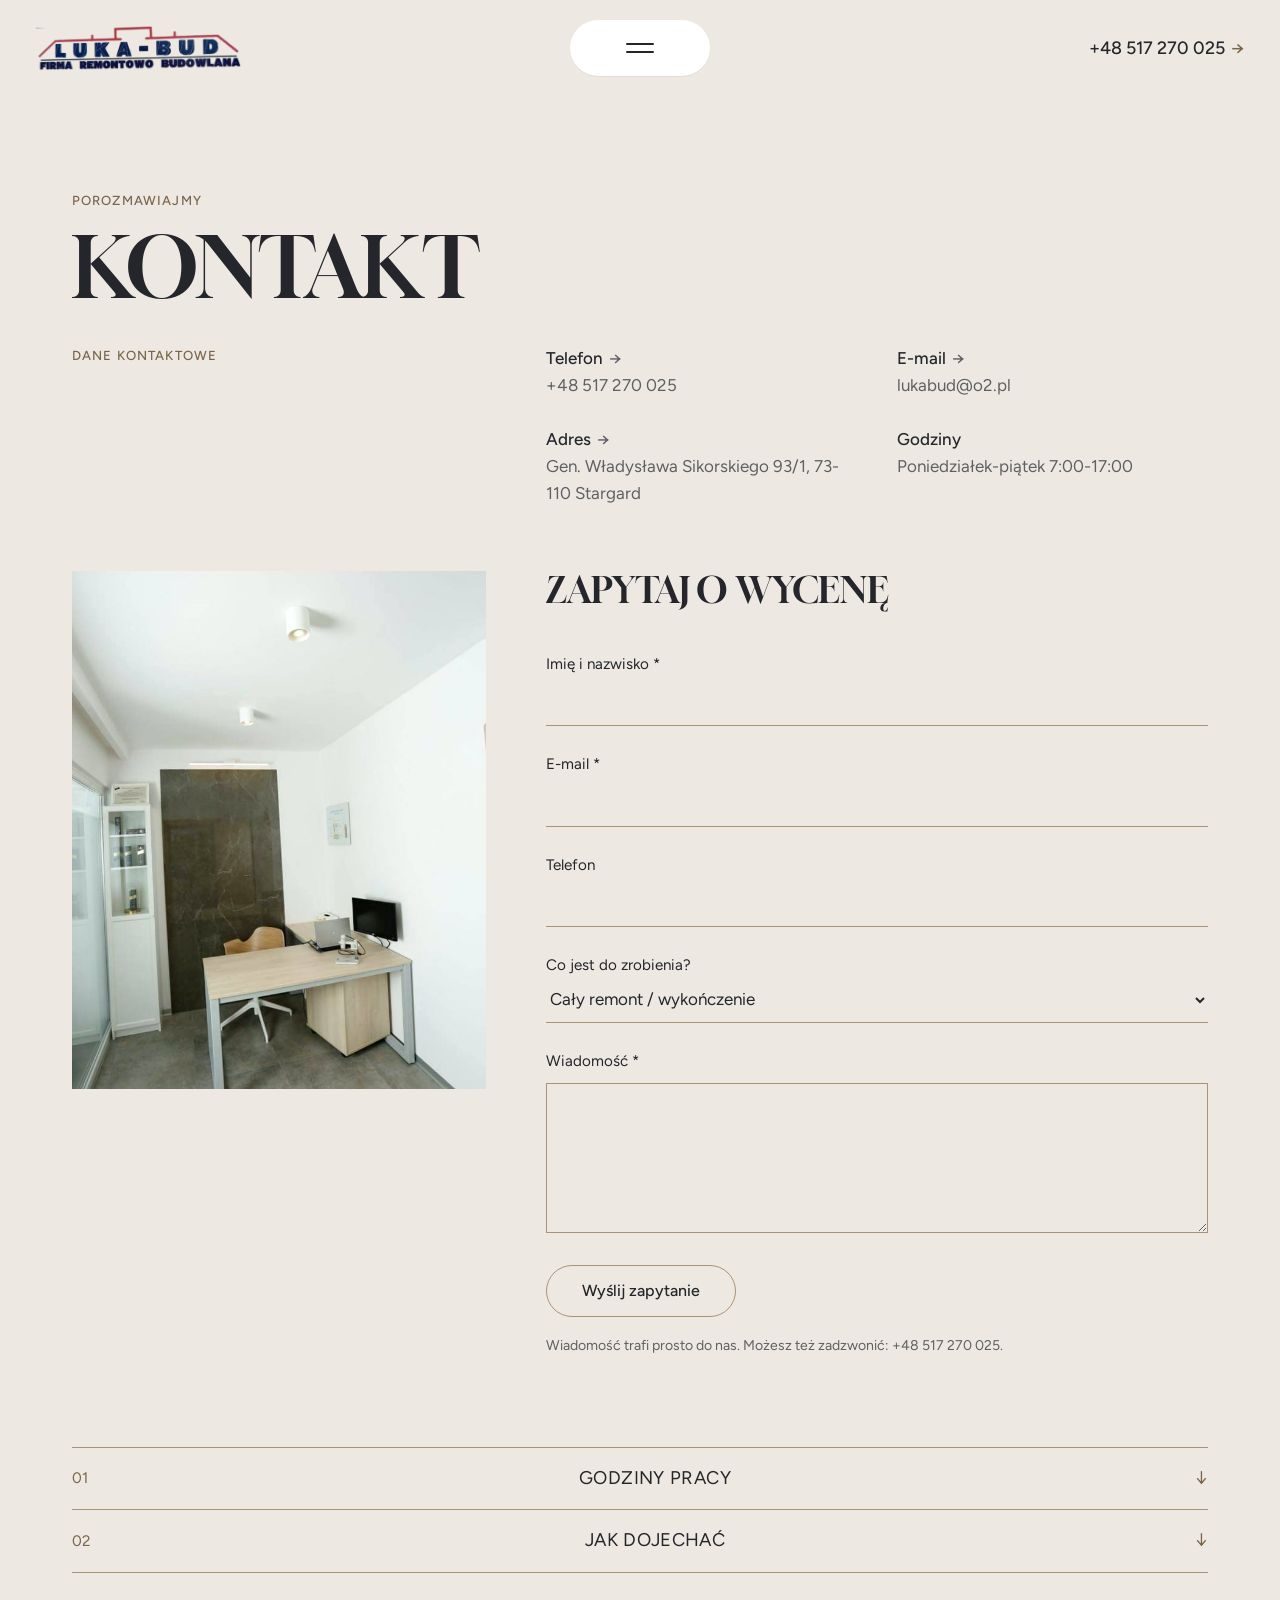
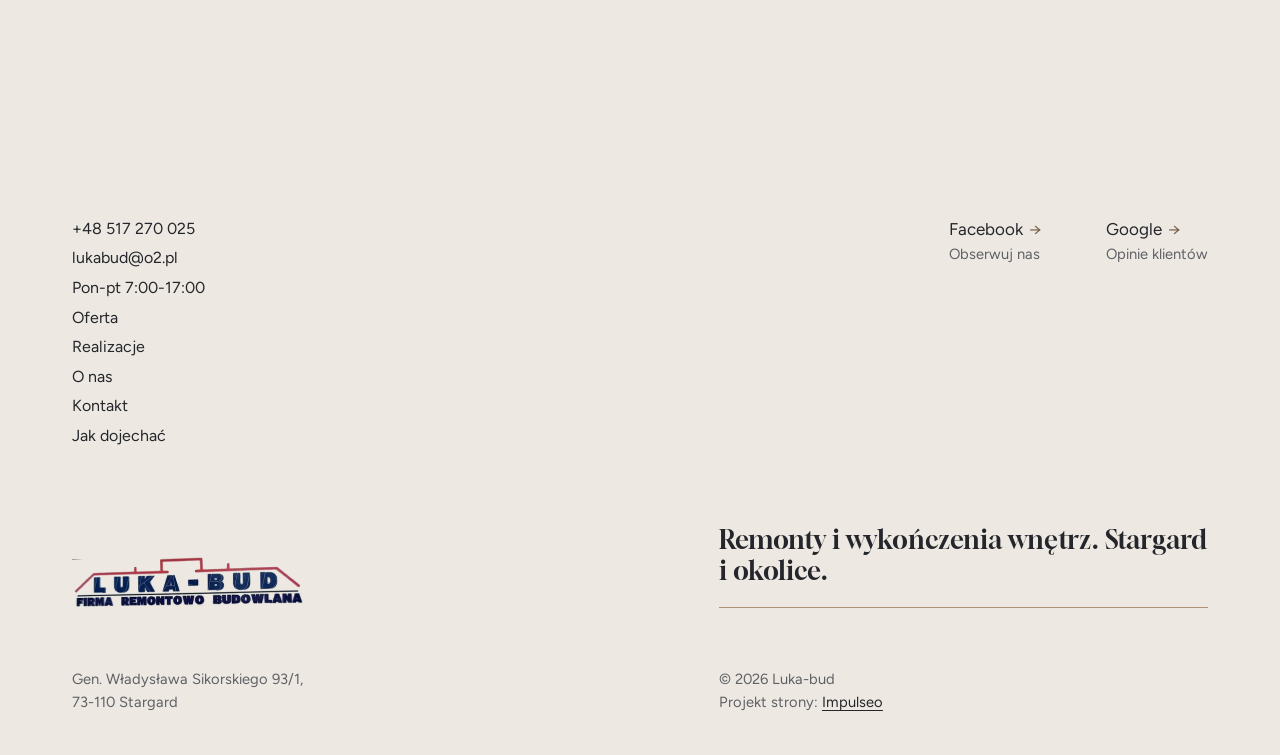
==== commit 09435c05: "[claude-edit][cmt:447c9cda-41d9-468e-927f-4618f112bdbd] Demo przerobione na układ strony-wzoru klind" ====
--- a/kontakt.html
+++ b/kontakt.html
@@ -3,118 +3,115 @@
 <head>
 <meta charset="UTF-8">
 <meta name="viewport" content="width=device-width, initial-scale=1.0">
-<title>Kontakt - Luka-bud</title>
-<meta name="description" content="Kontakt Luka-bud - Gen. Władysława Sikorskiego 93/1, 73-110 Stargard">
-<link rel="canonical" href="https://kris20032.github.io/luka-bud/kontakt.html">
+<title>Kontakt - Luka-bud · remonty Stargard</title>
+<meta name="description" content="Kontakt Luka-bud: +48 517 270 025, lukabud@o2.pl, Gen. Władysława Sikorskiego 93/1, 73-110 Stargard. Zapytaj o wycenę remontu.">
+<link rel="canonical" href="https://impulseo-pl.github.io/luka-bud/kontakt.html">
 <meta name="robots" content="noindex, nofollow">
+<meta name="theme-color" content="#ede9e2">
 <meta property="og:type" content="website">
 <meta property="og:locale" content="pl_PL">
 <meta property="og:site_name" content="Luka-bud">
-<meta property="og:title" content="Kontakt - Luka-bud">
-<meta property="og:description" content="Kontakt Luka-bud - Gen. Władysława Sikorskiego 93/1, 73-110 Stargard">
-<meta property="og:url" content="https://kris20032.github.io/luka-bud/kontakt.html">
-<meta property="og:image" content="https://kris20032.github.io/luka-bud/img/og.jpg">
+<meta property="og:title" content="Kontakt - Luka-bud · remonty Stargard">
+<meta property="og:description" content="Kontakt Luka-bud: +48 517 270 025, lukabud@o2.pl, Gen. Władysława Sikorskiego 93/1, 73-110 Stargard. Zapytaj o wycenę remontu.">
+<meta property="og:url" content="https://impulseo-pl.github.io/luka-bud/kontakt.html">
+<meta property="og:image" content="https://impulseo-pl.github.io/luka-bud/img/og.jpg">
 <meta property="og:image:width" content="1200">
 <meta property="og:image:height" content="630">
 <meta name="twitter:card" content="summary_large_image">
+<script type="application/ld+json">{"@context":"https://schema.org","@type":"HomeAndConstructionBusiness","name":"Luka-bud","url":"https://impulseo-pl.github.io/luka-bud/","telephone":"+48517270025","email":"lukabud@o2.pl","image":"https://impulseo-pl.github.io/luka-bud/img/og.jpg","address":{"@type":"PostalAddress","streetAddress":"Gen. Władysława Sikorskiego 93/1","postalCode":"73-110","addressLocality":"Stargard","addressCountry":"PL"},"geo":{"@type":"GeoCoordinates","latitude":53.327258,"longitude":15.057778},"openingHours":"Mo-Fr 07:00-17:00","areaServed":"Stargard","sameAs":["https://www.facebook.com/zst.lukabud/","https://maps.google.com/?cid=10565320135875314083"]}</script>
 <link rel="preconnect" href="https://fonts.googleapis.com">
 <link rel="preconnect" href="https://fonts.gstatic.com" crossorigin>
-<link href="https://fonts.googleapis.com/css2?family=Space+Grotesk:wght@500;600;700&family=DM+Sans:opsz,wght@9..40,400;9..40,500;9..40,600&display=swap" rel="stylesheet">
-<link rel="stylesheet" href="assets/styles.css?v=5b13cb3f">
+<link href="https://fonts.googleapis.com/css2?family=Gloock&family=Figtree:wght@400;500;600&display=swap" rel="stylesheet">
+<link rel="stylesheet" href="assets/styles.css?v=20261006">
 </head>
 <body>
 
-<header class="nav">
-  <div class="wrap nav-inner">
-    <a class="brand brand-has-logo" href="index.html"><img class="brand-logo" src="img/logo.png" alt="Luka-bud" width="900" height="202" decoding="async"></a>
-    <nav class="nav-links">
-      <a href="oferta.html">Oferta</a>
-      <a href="realizacje.html">Realizacje</a>
-      <a href="o-nas.html">O nas</a>
-      <a href="kontakt.html" class="active" aria-current="page">Kontakt</a>
-      <a href="tel:+48517270025" class="btn btn-accent">Zadzwoń +48 517 270 025</a>
-    </nav>
-    <button class="nav-toggle" aria-label="Menu"><span></span><span></span><span></span></button>
+<header class="top">
+  <a class="brand" href="index.html" aria-label="Luka-bud - strona główna"><img class="brand-logo" src="img/logo.png" alt="Luka-bud - firma remontowo-budowlana" width="900" height="202" decoding="async"></a>
+  <button class="menu-pill" type="button" aria-expanded="false" aria-controls="menu" aria-label="Otwórz menu"><span class="pill-lines"></span></button>
+  <a class="top-tel" href="tel:+48517270025">+48 517 270 025<span class="arr">→</span></a>
+</header>
+<div class="menu" id="menu" aria-hidden="true">
+  <div class="menu-in">
+    <ul class="menu-main"><li><a href="index.html"><small>01</small><span>Start</span></a></li><li><a href="oferta.html"><small>02</small><span>Oferta</span></a></li><li><a href="realizacje.html"><small>03</small><span>Realizacje</span></a></li><li><a href="o-nas.html"><small>04</small><span>O&nbsp;nas</span></a></li><li><a href="kontakt.html"><small>05</small><span>Kontakt</span></a></li></ul>
+    <div class="menu-side">
+      <div><p class="eyebrow">Zakres prac</p><ul><li><a href="oferta.html#gladzie">Gładzie i&nbsp;malowanie</a></li><li><a href="oferta.html#glazura">Glazura i&nbsp;terakota</a></li><li><a href="oferta.html#instalacje">Instalacje wod-kan i&nbsp;elektryczne</a></li><li><a href="oferta.html#podlogi">Podłogi, drzwi i&nbsp;okna</a></li><li><a href="oferta.html#zabudowy">Zabudowy i&nbsp;sufity GK</a></li><li><a href="oferta.html#meble">Montaż mebli i&nbsp;drobne prace</a></li></ul></div>
+      <div><p class="eyebrow">Kontakt</p><ul><li><a href="tel:+48517270025">+48 517 270 025</a></li><li><a href="mailto:lukabud@o2.pl">lukabud@o2.pl</a></li><li>Gen. Władysława Sikorskiego 93/1, 73-110 Stargard</li><li>Pon-pt 7:00-17:00</li></ul></div>
+    </div>
   </div>
-</header>
+</div>
 
 <main>
-<section class="pagehead">
-  <img src="img/g7.jpg" alt="Luka-bud - Zapytaj o wycenę" width="1600" height="1068" decoding="async">
+<section class="ptop">
   <div class="wrap">
-    <span class="eyebrow">Kontakt</span>
-    <h1>Zapytaj o wycenę</h1>
-    <p>Odpowiemy na pytania i przygotujemy wycenę.</p>
-  </div>
-</section>
-<section>
-  <div class="wrap contact-grid">
-    <div class="reveal">
+    <span class="eyebrow">Porozmawiajmy</span>
+    <h1>Kontakt</h1>
+    <div class="kontakt-rows">
       <span class="eyebrow">Dane kontaktowe</span>
-      <h2 style="margin:var(--space-4) 0 var(--space-6)">Luka-bud</h2>
-      <div class="info-list">
-        <div class="info-row"><div class="ic"><svg class="ico-tel" width="16" height="16" viewBox="0 0 24 24" fill="none" aria-hidden="true"><path d="M6.6 10.8a15.5 15.5 0 0 0 6.6 6.6l2.2-2.2a1 1 0 0 1 1-.24 11.4 11.4 0 0 0 3.6.58 1 1 0 0 1 1 1V20a1 1 0 0 1-1 1A17 17 0 0 1 3 4a1 1 0 0 1 1-1h3.5a1 1 0 0 1 1 1c0 1.25.2 2.46.58 3.6a1 1 0 0 1-.25 1l-2.23 2.2Z" fill="currentColor"/></svg></div><div><div class="lbl">Telefon</div><a class="val" href="tel:+48517270025">+48 517 270 025</a></div></div>
-        <div class="info-row"><div class="ic"><svg class="ico-mail" width="16" height="16" viewBox="0 0 24 24" fill="none" aria-hidden="true"><rect x="3.2" y="5.5" width="17.6" height="13" rx="1.6" stroke="currentColor" stroke-width="1.6"/><path d="M4 7l8 6 8-6" stroke="currentColor" stroke-width="1.6" stroke-linecap="round" stroke-linejoin="round"/></svg></div><div><div class="lbl">E-mail</div><a class="val" href="mailto:lukabud@o2.pl">lukabud@o2.pl</a></div></div>
-        <div class="info-row"><div class="ic"><svg class="ico-pin" width="16" height="16" viewBox="0 0 24 24" fill="none" aria-hidden="true"><path d="M12 21s7-6.1 7-11.5A7 7 0 0 0 5 9.5C5 14.9 12 21 12 21Z" stroke="currentColor" stroke-width="1.6" fill="none"/><circle cx="12" cy="9.5" r="2.4" fill="currentColor"/></svg></div><div><div class="lbl">Adres</div><div class="val">Gen. Władysława Sikorskiego 93/1, 73-110 Stargard</div></div></div>
+      <div class="k-info">
+        <a href="tel:+48517270025"><b>Telefon<span class="arr">→</span></b><span>+48 517 270 025</span></a>
+        <a href="mailto:lukabud@o2.pl"><b>E-mail<span class="arr">→</span></b><span>lukabud@o2.pl</span></a>
+        <a href="https://maps.google.com/?cid=10565320135875314083&amp;g_mp=Cidnb29nbGUubWFwcy5wbGFjZXMudjEuUGxhY2VzLlNlYXJjaFRleHQQAhgEIAA" target="_blank" rel="noopener"><b>Adres<span class="arr">→</span></b><span>Gen. Władysława Sikorskiego 93/1, 73-110 Stargard</span></a>
+        <div><b>Godziny</b><span>Poniedziałek-piątek 7:00-17:00</span></div>
       </div>
     </div>
-    <div class="reveal">
-      <form class="form" action="https://formsubmit.co/lukabud@o2.pl" method="POST">
-        <input type="hidden" name="_subject" value="Zapytanie ze strony Luka-bud">
-        <input type="hidden" name="_captcha" value="false">
-        <input type="hidden" name="_template" value="table">
-        <div class="fld"><label for="name">Imię / firma</label><input id="name" name="name" type="text" placeholder="np. Jan Kowalski" required></div>
-        <div class="fld"><label for="email">E-mail</label><input id="email" name="email" type="email" placeholder="adres@email.pl" required></div>
-        <div class="fld"><label for="phone">Telefon</label><input id="phone" name="phone" type="tel" placeholder="+48 ..."></div>
-        <div class="fld"><label for="msg">Czego dotyczy zapytanie?</label><textarea id="msg" name="message" placeholder="Napisz krótko, w czym możemy pomóc" required></textarea></div>
-        <button type="submit" class="btn btn-accent" style="width:100%;justify-content:center">Wyślij zapytanie <span class="arr">→</span></button>
-        <p class="note">Wiadomość trafi bezpośrednio do nas. Można też zadzwonić: +48 517 270 025.</p>
-      </form>
+    <div class="k-form">
+      <div class="zoom rv"><img src="img/g1.jpg" alt="Gabinet wykończony przez Luka-bud" width="680" height="1068" fetchpriority="high" decoding="async"></div>
+      <div class="rv">
+        <h2>Zapytaj o&nbsp;wycenę</h2>
+        <form class="form" action="https://formsubmit.co/lukabud@o2.pl" method="POST">
+          <input type="hidden" name="_subject" value="Zapytanie ze strony Luka-bud">
+          <input type="hidden" name="_captcha" value="false">
+          <input type="hidden" name="_template" value="table">
+          <div class="fld"><label for="name">Imię i&nbsp;nazwisko *</label><input id="name" name="name" type="text" autocomplete="name" required></div>
+          <div class="fld"><label for="email">E-mail *</label><input id="email" name="email" type="email" autocomplete="email" required></div>
+          <div class="fld"><label for="phone">Telefon</label><input id="phone" name="phone" type="tel" autocomplete="tel"></div>
+          <div class="fld"><label for="rodzaj">Co jest do zrobienia?</label><select id="rodzaj" name="rodzaj"><option>Cały remont / wykończenie</option><option>Łazienka</option><option>Kuchnia</option><option>Gładzie i&nbsp;malowanie</option><option>Instalacje wod-kan i&nbsp;elektryczne</option><option>Zabudowy i&nbsp;sufity GK</option><option>Podłogi, drzwi i&nbsp;okna</option><option>Montaż mebli</option><option>Inne</option></select></div>
+          <div class="fld"><label for="msg">Wiadomość *</label><textarea id="msg" name="message" required></textarea></div>
+          <button type="submit" class="btn">Wyślij zapytanie</button>
+          <p class="note">Wiadomość trafi prosto do nas. Możesz też zadzwonić: <a href="tel:+48517270025">+48 517 270 025</a>.</p>
+        </form>
+      </div>
     </div>
-  </div>
-</section>
-<section style="padding-top:0">
-  <div class="wrap reveal">
-    <iframe class="map" title="Luka-bud - Stargard" src="https://maps.google.com/maps?q=53.327258%2C15.057778&z=15&output=embed" loading="lazy" referrerpolicy="no-referrer-when-downgrade"></iframe>
+    <div class="akordeon">
+      <details><summary><small>01</small><span>Godziny pracy</span><i>↓</i></summary><div class="ak-body"><div class="godz"><div><span>Poniedziałek</span><span>7:00-17:00</span></div><div><span>Wtorek</span><span>7:00-17:00</span></div><div><span>Środa</span><span>7:00-17:00</span></div><div><span>Czwartek</span><span>7:00-17:00</span></div><div><span>Piątek</span><span>7:00-17:00</span></div><div><span>Sobota</span><span>nieczynne</span></div><div><span>Niedziela</span><span>nieczynne</span></div></div></div></details>
+      <details><summary><small>02</small><span>Jak dojechać</span><i>↓</i></summary><div class="ak-body"><iframe class="map" title="Luka-bud - Stargard" src="https://maps.google.com/maps?q=53.327258%2C15.057778&amp;z=15&amp;output=embed" loading="lazy" referrerpolicy="no-referrer-when-downgrade"></iframe></div></details>
+    </div>
   </div>
 </section>
 </main>
 
-<footer>
+<footer class="foot">
   <div class="wrap">
     <div class="foot-grid">
-      <div class="foot-brand">
-        <div class="name">Luka-bud</div>
-        <p>Remonty i wykończenia mieszkań, domów i lokali. Stargard i okolice.</p>
-      </div>
-      <div class="foot-col">
-        <h4>Nawigacja</h4>
-        <a href="oferta.html">Oferta</a>
-        <a href="realizacje.html">Realizacje</a>
-        <a href="o-nas.html">O nas</a>
-        <a href="kontakt.html">Kontakt</a>
-      </div>
-      <div class="foot-col">
-        <h4>Kontakt</h4>
-        <a href="tel:+48517270025">+48 517 270 025</a>
-        <a href="mailto:lukabud@o2.pl">lukabud@o2.pl</a>
-        <p>Gen. Władysława Sikorskiego 93/1, 73-110 Stargard</p>
-        <a href="https://maps.google.com/?cid=10565320135875314083&g_mp=Cidnb29nbGUubWFwcy5wbGFjZXMudjEuUGxhY2VzLlNlYXJjaFRleHQQAhgEIAA" target="_blank" rel="noopener">Jak dojechać →</a>
+      <ul class="foot-list">
+        <li><a class="ul" href="tel:+48517270025">+48 517 270 025</a></li>
+        <li><a class="ul" href="mailto:lukabud@o2.pl">lukabud@o2.pl</a></li>
+        <li>Pon-pt 7:00-17:00</li>
+        <li><a class="ul" href="oferta.html">Oferta</a></li>
+        <li><a class="ul" href="realizacje.html">Realizacje</a></li>
+        <li><a class="ul" href="o-nas.html">O&nbsp;nas</a></li>
+        <li><a class="ul" href="kontakt.html">Kontakt</a></li>
+        <li><a class="ul" href="https://maps.google.com/?cid=10565320135875314083&amp;g_mp=Cidnb29nbGUubWFwcy5wbGFjZXMudjEuUGxhY2VzLlNlYXJjaFRleHQQAhgEIAA" target="_blank" rel="noopener">Jak dojechać</a></li>
+      </ul>
       <div class="foot-soc">
-        <a class="soc" href="https://www.facebook.com/zst.lukabud/" target="_blank" rel="noopener" aria-label="Facebook - Luka-bud"><svg viewBox="0 0 24 24" aria-hidden="true" focusable="false"><path d="M9.101 23.691v-7.98H6.627v-3.667h2.474v-1.58c0-4.085 1.848-5.978 5.858-5.978.401 0 .955.042 1.468.103a8.68 8.68 0 0 1 1.141.195v3.325a8.623 8.623 0 0 0-.653-.036 26.805 26.805 0 0 0-.733-.009c-.707 0-1.259.096-1.675.309a1.686 1.686 0 0 0-.679.622c-.258.42-.374.995-.374 1.752v1.297h3.919l-.386 2.103-.287 1.564h-3.246v8.245C19.396 23.238 24 18.179 24 12.044c0-6.627-5.373-12-12-12s-12 5.373-12 12c0 5.628 3.874 10.35 9.101 11.647Z" fill="currentColor"/></svg></a>
-        <a class="soc" href="https://maps.google.com/?cid=10565320135875314083&g_mp=Cidnb29nbGUubWFwcy5wbGFjZXMudjEuUGxhY2VzLlNlYXJjaFRleHQQAhgEIAA" target="_blank" rel="noopener" aria-label="Google - Luka-bud"><svg viewBox="0 0 24 24" aria-hidden="true" focusable="false"><path d="M12.48 10.92v3.28h7.84c-.24 1.84-.853 3.187-1.787 4.133-1.147 1.147-2.933 2.4-6.053 2.4-4.827 0-8.6-3.893-8.6-8.72s3.773-8.72 8.6-8.72c2.6 0 4.507 1.027 5.907 2.347l2.307-2.307C18.747 1.44 16.133 0 12.48 0 5.867 0 .307 5.387.307 12s5.56 12 12.173 12c3.573 0 6.267-1.173 8.373-3.36 2.16-2.16 2.84-5.213 2.84-7.667 0-.76-.053-1.467-.173-2.053H12.48z" fill="currentColor"/></svg></a>
-      </div>
+        <a class="soc" href="https://www.facebook.com/zst.lukabud/" target="_blank" rel="noopener" aria-label="Facebook - Luka-bud">Facebook<span class="arr">→</span><small>Obserwuj nas</small></a>
+        <a class="soc" href="https://maps.google.com/?cid=10565320135875314083&amp;g_mp=Cidnb29nbGUubWFwcy5wbGFjZXMudjEuUGxhY2VzLlNlYXJjaFRleHQQAhgEIAA" target="_blank" rel="noopener" aria-label="Google - Luka-bud">Google<span class="arr">→</span><small>Opinie klientów</small></a>
       </div>
     </div>
+    <div class="foot-mid">
+      <a href="index.html" aria-label="Luka-bud - strona główna"><img class="brand-logo" src="img/logo.png" alt="Luka-bud - firma remontowo-budowlana" width="900" height="202" loading="lazy" decoding="async"></a>
+      <p class="foot-tag">Remonty i&nbsp;wykończenia wnętrz. Stargard i&nbsp;okolice.</p>
+    </div>
     <div class="foot-bot">
-      <span>© 2026 Luka-bud</span>
-      <span>Projekt strony: <a class="foot-credit" href="https://impulseo.pl" target="_blank" rel="noopener">Impulseo</a></span>
+      <span>Gen. Władysława Sikorskiego 93/1,<br>73-110 Stargard</span>
+      <span>© 2026 Luka-bud<br>Projekt strony: <a class="foot-credit" href="https://impulseo.pl" target="_blank" rel="noopener">Impulseo</a></span>
     </div>
   </div>
 </footer>
-<div class="sticky-call"><a class="sc-call" href="tel:+48517270025"><svg class="ico-tel" width="16" height="16" viewBox="0 0 24 24" fill="none" aria-hidden="true"><path d="M6.6 10.8a15.5 15.5 0 0 0 6.6 6.6l2.2-2.2a1 1 0 0 1 1-.24 11.4 11.4 0 0 0 3.6.58 1 1 0 0 1 1 1V20a1 1 0 0 1-1 1A17 17 0 0 1 3 4a1 1 0 0 1 1-1h3.5a1 1 0 0 1 1 1c0 1.25.2 2.46.58 3.6a1 1 0 0 1-.25 1l-2.23 2.2Z" fill="currentColor"/></svg> Zadzwoń</a><a class="sc-quote" href="kontakt.html">Zadzwoń po wycenę</a></div>
+<div class="sticky-call"><a class="sc-call" href="tel:+48517270025"><svg width="16" height="16" viewBox="0 0 24 24" fill="none" aria-hidden="true"><path d="M6.6 10.8a15.5 15.5 0 0 0 6.6 6.6l2.2-2.2a1 1 0 0 1 1-.24 11.4 11.4 0 0 0 3.6.58 1 1 0 0 1 1 1V20a1 1 0 0 1-1 1A17 17 0 0 1 3 4a1 1 0 0 1 1-1h3.5a1 1 0 0 1 1 1c0 1.25.2 2.46.58 3.6a1 1 0 0 1-.25 1l-2.23 2.2Z" fill="currentColor"/></svg> Zadzwoń</a><a class="sc-quote" href="kontakt.html">Zapytaj o&nbsp;wycenę</a></div>
 <div class="demo-wazne" data-do="2026-10-12" data-cykl="3" hidden><svg class="dw-ico" width="13" height="13" viewBox="0 0 24 24" fill="none" aria-hidden="true"><circle cx="12" cy="12" r="8.6" stroke="currentColor" stroke-width="1.8"/><path d="M12 7.2V12l3.3 2" stroke="currentColor" stroke-width="1.8" stroke-linecap="round"/></svg><span class="dw-txt"></span></div>
 
-<script src="assets/main.js"></script>
+<script src="assets/main.js?v=20261006"></script>
 </body>
 </html>
--- a/assets/styles.css
+++ b/assets/styles.css
@@ -1,1849 +1,431 @@
-/* ============================================================
-   STOLBASZ — premium, architektoniczny B2B fit-out
-   Jasna paleta, zero brązu. System wg premium-web-craft.
-   Projekt strony: Impulseo (impulseo.pl)
-   ============================================================ */
+/* Luka-bud - demo w układzie strony-wzoru (klindworthroofing.com), 06.10.2026.
+   Paleta wzoru: beż #ede9e2, grafit #24262b, brąz #ac9376. Kroje: Gloock (nagłówki) + Figtree (tekst).
+   Drobny brąz na beżu idzie w odcieniu --tan-d (4,6:1), bo #ac9376 ma tam tylko 2,4:1. */
 
 :root{
-  /* PALETA — jasna, architektoniczna, chłodna */
-  --paper:#F4F6F8;          /* główne tło */
-  --paper-2:#E7EBEF;        /* sekcje alternatywne (chłodny jasny szary) */
-  --paper-3:#E7EBEF;        /* delikatne wypełnienia */
-  --ink:#15212E;            /* tekst główny — chłodny grafit */
-  --ink-soft:#243443;       /* nagłówki drugorzędne */
-  --muted:#6B7785;          /* tekst poboczny */
-  --line:rgba(21,33,46,.12);/* hairline */
-  --accent:#E8A317;         /* stonowany petrol-slate — jedyny akcent */
-  --accent-d:#C9870C;
-  --accent-soft:rgba(232,163,23,.10);
-  --dark:#15212E;           /* sekcje ciemne (stopka/CTA) */
-
-  /* HOVER ZDJĘĆ — JEDEN standard dla całego silnika (decyzja K. 04.08.2026, artefakt z wariantami).
-     AKTUALNE (K.+Szymon 09.08.2026, wybór z artefaktu 6 wariantów): zoom 1.05 przy 1.4s -
-     przy tak długim czasie mocniejszy kadr NIE skacze, tylko „oddycha". Poprzedni standard
-     (1.02 / .55s z 04.08) odbierany jako dynamiczny i szybki.
-     Spoczynek lekko przygaszony, ale TYLKO tam, gdzie jest mysz (@media hover:hover) —
-     na telefonie zdjęcia zostają w pełnej jasności. */
-  --img-zoom:1.05;                   /* K.+Szymon 09.08: wariant F z artefaktu porównawczego */
-  --img-rest:brightness(.95) saturate(.99);
-  --img-hot:brightness(1.06) saturate(1.05);
-  --img-dur:1.4s;                    /* K.+Szymon 09.08 (wariant F): powoli = elegancko */
-  --img-ease:cubic-bezier(.16,.84,.44,1);  /* miękki ogon, efekt „oddychania" */
-
-  /* ODSTĘPY — skala 4/8 */
-  --space-1:4px; --space-2:8px; --space-3:12px; --space-4:16px; --space-5:24px;
-  --space-6:32px; --space-7:48px; --space-8:64px; --space-9:96px; --space-10:128px;
-
-  /* TYPOGRAFIA — fluid clamp() (skala podbita 16.07.2026: większe, czytelniejsze litery — uwaga Adama) */
-  --text-sm:clamp(.9rem,.87rem + .12vw,1rem);
-  --text-base:clamp(1.08rem,1.04rem + .18vw,1.2rem);
-  --text-lg:clamp(1.24rem,1.15rem + .34vw,1.44rem);
-  --text-h3:clamp(1.34rem,1.22rem + .55vw,1.66rem);
-  --text-h2:clamp(2.1rem,1.66rem + 2.1vw,3.1rem);
-  --text-h1:clamp(2.9rem,2.1rem + 4vw,5.1rem);
-
-  /* PROMIENIE — architektoniczne, raczej ostre */
-  --r-sm:3px; --r-md:6px; --r-lg:10px;
-
-  /* RUCH */
-  --ease:cubic-bezier(.25,.46,.45,.94); --dur:.24s;
-
-  /* CIENIE — miękkie, warstwowe */
-  --sh-sm:0 1px 2px rgba(16,24,32,.04), 0 2px 8px rgba(16,24,32,.05);
-  --sh-md:0 2px 6px rgba(16,24,32,.05), 0 12px 28px -8px rgba(16,24,32,.12);
-  --sh-lg:0 6px 14px rgba(16,24,32,.07), 0 26px 56px -18px rgba(16,24,32,.22);
-
-  --hairline:1px solid var(--line);
-
-  --font-display:'Space Grotesk','Inter',sans-serif;
-  --font-body:'DM Sans','Inter',sans-serif;
+  --beige:#ede9e2;
+  --beige-2:#e4ded4;
+  --ink:#24262b;
+  --ink-2:#2b2e34;
+  --tan:#ac9376;
+  --tan-d:#7a654a;
+  --tan-big:#8c7559;
+  --muted:#5f6066;
+  --muted-d:#a9a6a0;
+  --line:rgba(36,38,43,.16);
+  --line-d:rgba(237,233,226,.18);
+  --ff-d:"Gloock",Georgia,"Times New Roman",serif;
+  --ff:"Figtree",system-ui,-apple-system,"Segoe UI",sans-serif;
+  --ease:cubic-bezier(.16,.84,.44,1);
+  --img-zoom:1.05;
+  --img-dur:1.4s;
+  --nav-h:96px;
+  --pad:clamp(20px,5.6vw,120px);
+  --max:1200px;
 }
 
-*{box-sizing:border-box;margin:0;padding:0}
-html{scroll-behavior:smooth}
-body{
-  font-family:var(--font-body);
-  font-size:var(--text-base);
-  line-height:1.65;
-  color:var(--ink);
-  background:var(--paper);
-  -webkit-font-smoothing:antialiased;
-  text-rendering:optimizeLegibility;
+*,*::before,*::after{box-sizing:border-box}
+html{-webkit-text-size-adjust:100%}
+body{margin:0;background:var(--beige);color:var(--ink);font-family:var(--ff);font-size:17px;line-height:1.6;
+  -webkit-font-smoothing:antialiased;overflow-x:clip}
+img{display:block;max-width:100%;height:auto}
+a{color:inherit;text-decoration:none}
+h1,h2,h3{font-family:var(--ff-d);font-weight:400;margin:0;line-height:1.08;letter-spacing:-.005em}
+p{margin:0}
+button{font:inherit;color:inherit}
+.wrap{width:min(100% - 2*var(--pad),var(--max));margin-inline:auto}
+.dk{background:var(--ink);color:var(--beige)}
+.eyebrow{display:inline-block;font-size:.82rem;font-weight:500;letter-spacing:.09em;text-transform:uppercase;color:var(--tan-d)}
+.dk .eyebrow{color:var(--tan)}
+.muted{color:var(--muted)}
+.dk .muted{color:var(--muted-d)}
+.arr{display:inline-block;color:var(--tan-d);margin-left:.35em;transition:transform .72s var(--ease)}
+.dk .arr{color:var(--tan)}
+
+/* ---------- przyciski: jedna reakcja na kursor dla wszystkich ---------- */
+.btn{display:inline-flex;align-items:center;justify-content:center;gap:.45em;padding:.95em 2.2em;border:1px solid var(--tan);
+  border-radius:999px;background:transparent;color:var(--ink);font-size:1rem;font-weight:500;line-height:1.2;cursor:pointer;
+  transition:background-color .72s var(--ease),color .72s var(--ease),border-color .72s var(--ease)}
+.dk .btn{color:var(--beige);border-color:rgba(172,147,118,.62)}
+@media(hover:hover){
+  .btn:hover{background-color:var(--ink);color:var(--beige);border-color:var(--ink)}
+  .dk .btn:hover{background-color:var(--tan);color:var(--ink);border-color:var(--tan)}
+  .btn:hover .arr{color:inherit}
 }
-img{max-width:100%;height:auto;display:block}  /* height:auto = width/height z atrybutów trzyma proporcje (TOP#12) */
-a{color:inherit;text-decoration:none}
-
-.wrap{width:min(92%,1180px);margin-inline:auto}
-section{padding-block:clamp(52px,6.5vw,96px)}
-
-h1,h2,h3{font-family:var(--font-display);font-weight:700;line-height:1.08;letter-spacing:-.02em;color:var(--ink)}
-h1{font-size:var(--text-h1);letter-spacing:-.035em}
-h2{font-size:var(--text-h2);letter-spacing:-.025em}
-h3{font-size:var(--text-h3)}
-/* MIARA — długość wiersza. WCAG 2.2 SC 1.4.8: max 80 znaków; Butterick: 45–90.
-   68ch daje realnie 72–78 znaków polskiego tekstu, czyli z zapasem pod granicą.
-   Wcześniej limit miał TYLKO <p> — <li>, <blockquote> i <dd> nie miały żadnego,
-   i to jedyny powód, dla którego 23 bloki na dwóch oddanych stronach jadą po
-   83–106 znaków w wierszu (pomiar 07.08.2026, bramka `miara`).
-   ⚠️ Listy i definicje ograniczamy TYLKO bez klasy: `ul`/`ol` z klasą to u nas
-   układ (siatki kafli, menu), a nie tekst ciągły — tam miarę wyznacza układ. */
-/* 60ch, nie 68ch (K. 10.08): po zmianie fontów na węższe kroje (DM Sans i spółka)
-   w 68ch mieściło się ~90 znaków - bramka pikselowa słusznie zgłaszała przekroczenie
-   granicy 80. Pomiar na żywej przeglądarce: 60ch = 90 znaków, 53ch = ~78 znaków, czyli normę WCAG 1.4.8. */
-:root{ --miara:53ch }
-p{max-width:min(100%,var(--miara))}
-blockquote,
-ul:not([class])>li, ol:not([class])>li,
-dl:not([class])>dd{max-width:min(100%,var(--miara))}
-
-/* ⚠️ Świadomie BEZ wyjątku `.tile p,.card p,.svc p{max-width:none}`, choć nasuwa się sam:
-   te akapity BYŁY już ograniczone (stare `p{max-width:65ch}`), więc „wyjątek" nie odblokowałby
-   niczego nowego — tylko ROZLUŹNIŁ stan sprzed zmiany na wszystkich demach naraz.
-   `figcaption` żadna z reguł wyżej nie dotyczy, więc też nie potrzebuje zwolnienia. */
-
-/* ŁAMANIE. `balance` wyrównuje długości wierszy w nagłówku, `pretty` pilnuje ostatniego
-   wiersza akapitu, żeby nie został w nim jeden wyraz. Obsługiwane od Chrome 117 /
-   Safari 17.5; starsze przeglądarki po prostu ignorują tę własność.
-   `text-wrap:pretty` nie występowało dotąd ANI RAZ w silniku ani w repo klientów. */
-h1,h2,h3,.lead,.lede{text-wrap:balance}
-p,li,blockquote,dd{text-wrap:pretty}
-
-.eyebrow{
-  font-family:var(--font-body);
-  font-size:var(--text-sm);
-  font-weight:600;
-  letter-spacing:.18em;
-  text-transform:uppercase;
-  color:var(--accent);
-  display:inline-flex;align-items:center;gap:var(--space-3);
-}
-/* flex:none + margin-top = kreska trzyma się PIERWSZEJ linii. Wcześniej align-items:center
-   centrowało ją względem całego bloku i przy zawinięciu (długi kicker typu
-   „…WNĘTRZ · LESZNO · OD 2019") druga linia lądowała z brzydkim wcięciem. */
-.eyebrow{align-items:flex-start}
-.eyebrow>*,.eyebrow{text-wrap:balance}   /* dlugi kicker lamal sie na sierote typu samo „2019" w drugiej linii */
-.eyebrow::before{content:"";width:28px;height:1px;background:var(--accent);display:inline-block;flex:none;margin-top:.62em}
-
-.muted{color:var(--muted)}
-.lead{font-size:var(--text-lg);line-height:1.55;color:var(--ink-soft);max-width:50ch}
-
-/* ---------- BUTTONS ---------- */
-.btn{
-  display:inline-flex;align-items:center;gap:var(--space-2);
-  font-weight:600;font-size:var(--text-sm);letter-spacing:.02em;
-  padding:var(--space-4) var(--space-6);
-  border-radius:var(--r-sm);
-  transition:transform var(--dur) var(--ease),box-shadow var(--dur) var(--ease),background var(--dur) var(--ease);
-  cursor:pointer;border:1px solid transparent;
-}
-.btn-accent{background:var(--accent);color:#fff;box-shadow:var(--sh-sm)}
-.btn-accent:hover{background:var(--accent-d);transform:translateY(-2px);box-shadow:var(--sh-md)}
-.btn-accent:active{transform:translateY(0);box-shadow:var(--sh-sm)}
-.btn-ghost{background:transparent;color:var(--ink);border-color:var(--line)}
-.btn-ghost:hover{border-color:var(--accent);color:var(--accent);transform:translateY(-2px)}
-.btn-light{background:#fff;color:var(--ink);box-shadow:var(--sh-sm)}
-.btn-light:hover{transform:translateY(-2px);box-shadow:var(--sh-md)}
-.btn .arr{transition:transform var(--dur) var(--ease)}
-.btn:hover .arr{transform:translateX(4px)}
-
-/* ---------- NAV ---------- */
-.nav{
-  position:sticky;top:0;z-index:50;
-  background:color-mix(in srgb,var(--paper) 88%,transparent);
-  backdrop-filter:saturate(140%) blur(10px);
-  border-bottom:var(--hairline);
-}
-.nav-inner{display:flex;align-items:center;justify-content:space-between;gap:var(--space-5);height:72px}
-/* ANTY-NACHODZENIE (K. 05.08.2026): długa nazwa firmy + przycisk z pełnym numerem nie mieściły się w pasku
-   i flex ściskał linki PONIŻEJ ich treści - "Kontakt" wchodził na ramkę "Zadzwoń +48 ...". Teraz ustępuje
-   nazwa marki (skrót wielokropkiem), a menu i przycisk nigdy się nie kurczą ani nie zachodzą na siebie. */
-.brand{display:flex;flex-direction:column;line-height:1;min-width:0;flex:0 1 auto}
-.brand .name{font-family:var(--font-display);font-weight:800;font-size:1.35rem;letter-spacing:.04em;white-space:nowrap;overflow:hidden;text-overflow:ellipsis}
-.brand .sub{font-size:.62rem;letter-spacing:.34em;text-transform:uppercase;color:var(--muted);margin-top:5px;white-space:nowrap;overflow:hidden;text-overflow:ellipsis}
-.nav-links{display:flex;align-items:center;gap:var(--space-6);flex:0 0 auto}
-.nav-links a{font-size:var(--text-sm);font-weight:500;color:var(--ink-soft);position:relative;padding-block:4px;white-space:nowrap;transition:color var(--dur) var(--ease)}
-.nav-links a::after{content:"";position:absolute;left:0;bottom:0;width:0;height:1.5px;background:var(--accent);transition:width var(--dur) var(--ease)}
-.nav-links a:hover,.nav-links a.active{color:var(--ink)}
-.nav-links a:hover::after,.nav-links a.active::after{width:100%}
-.nav-links .btn{padding:var(--space-2) var(--space-5)}
-/* przyciski w nav: właściwy kolor (przebij .nav-links a) + bez podkreślenia */
-.nav-links a.btn-accent{color:#fff}
-.nav-links a.btn-ghost,.nav-links a.btn-light{color:var(--ink)}
-/* CTA w pasku: NIE podkreślenie spod linków menu, ale ten sam przelatujący błysk,
-   co na wszystkich innych przyciskach (zgłoszenie K. 13.08.2026 - „na hero jest efekt
-   światła przechodzącego przez przycisk, na navbarze go nie ma, a mają być identyczne").
-   Reguła `.nav-links a::after` jest silniejsza od `.btn::after`, więc trzeba jej
-   geometrię wyzerować i wpisać połysk z nazwy - samo `display:none` gasiło efekt. */
-.nav-links a.btn::after{
-  display:block;content:"";position:absolute;inset:0;z-index:-1;pointer-events:none;
-  width:auto;height:auto;border-radius:inherit;   /* kasuje geometrię podkreślenia (width:0;height:1.5px) */
-  background:linear-gradient(100deg,transparent 32%,rgba(255,255,255,.20) 50%,transparent 68%);
-  translate:-120% 0}
-@media (prefers-reduced-motion:no-preference){
-  .nav-links a.btn:hover::after{translate:120% 0;transition:translate .75s var(--mt-ease,cubic-bezier(.16,.84,.44,1))}
-}
-.nav-toggle{display:none;background:none;border:none;cursor:pointer;flex-direction:column;gap:5px;padding:8px}
-.nav-toggle span{width:24px;height:2px;background:var(--ink);transition:var(--dur)}
-/* Ciasny zakres MIĘDZY menu mobilnym a pełnym pulpitem: zbijamy odstępy i nazwę marki,
-   żeby wszystko zmieściło się naturalnie, zanim w ogóle dojdzie do skracania wielokropkiem. */
-@media(max-width:1280px) and (min-width:921px){
-  .nav-links{gap:var(--space-4)}
-  .nav-links .btn{padding:var(--space-2) var(--space-4)}
-  .brand .name{font-size:1.15rem}
-}
-
-/* ---------- HERO (split) ---------- */
-.hero{position:relative;overflow:hidden;border-bottom:var(--hairline)}
-.hero-grid{display:grid;grid-template-columns:1.05fr .95fr;gap:clamp(24px,4vw,60px);align-items:center;
-  padding-block:clamp(36px,4.5vw,64px)}
-.hero-copy .eyebrow{margin-bottom:var(--space-5)}
-.hero-copy h1{margin-bottom:var(--space-5)}
-.hero-copy .lead{margin-bottom:var(--space-7)}
-.hero-actions{display:flex;flex-wrap:wrap;gap:var(--space-4)}
-.hero-art{position:relative;aspect-ratio:4/3;border-radius:var(--r-lg);overflow:hidden;box-shadow:var(--sh-lg)}
-.hero-art img{width:100%;height:100%;object-fit:cover}
-.hero-art::after{content:"";position:absolute;inset:0;background:linear-gradient(180deg,transparent 55%,rgba(18,24,28,.28))}
-.hero-badge{position:absolute;left:var(--space-5);bottom:var(--space-5);z-index:2;
-  background:rgba(252,252,251,.94);backdrop-filter:blur(4px);
-  border-radius:var(--r-md);padding:var(--space-4) var(--space-5);box-shadow:var(--sh-md);max-width:78%}
-.hero-badge strong{display:block;font-family:var(--font-display);font-size:1rem;letter-spacing:-.01em}
-.hero-badge span{font-size:var(--text-sm);color:var(--muted)}
-
-/* ---------- HERO duży / kinowy (strona główna) ---------- */
-.hero-cine{position:relative;min-height:clamp(560px,82vh,840px);min-height:clamp(560px,82svh,840px);display:flex;align-items:center;overflow:hidden;border-bottom:var(--hairline)}
-.hero-cine>img{position:absolute;inset:0;width:100%;height:100%;object-fit:cover;z-index:0}
-.hero-cine::after{content:"";position:absolute;inset:0;z-index:1;
-  background:linear-gradient(95deg,rgba(13,18,23,.86) 0%,rgba(13,18,23,.64) 32%,rgba(13,18,23,.24) 62%,rgba(13,18,23,.04) 100%)}
-.hero-cine .wrap{position:relative;z-index:2;padding-block:var(--space-8)}
-.hero-cine .hero-copy{max-width:660px}
-.hero-cine .eyebrow{color:#fff;margin-bottom:var(--space-5)}
-.hero-cine .eyebrow::before{background:#fff}
-.hero-cine h1{color:#fff;margin-bottom:var(--space-5);font-size:clamp(2.9rem,2rem + 4.4vw,5.2rem);text-wrap:balance}
-.hero-cine .lead{color:rgba(255,255,255,.92);max-width:48ch;margin-bottom:var(--space-7)}
-.hero-cine .hero-actions{display:flex;flex-wrap:wrap;gap:var(--space-4)}
-/* NISKIE OKNO (laptop z dokiem i paskami przeglądarki ma ~700-780 px wysokości widoku):
-   H1 do 5.2rem + długi lead nie mieściły się i przyciski wypadały POD krawędź ekranu -
-   klient widział stronę bez ani jednego CTA. Skalujemy w dół, zamiast przycinać treść. */
-@media(min-width:821px) and (max-height:820px){
-  .hero-cine{min-height:clamp(520px,94svh,780px)}
-  .hero-cine .wrap{padding-block:var(--space-6)}
-  .hero-cine h1{font-size:clamp(2.2rem,1.5rem + 2.6vw,3.6rem);margin-bottom:var(--space-4)}
-  .hero-cine .eyebrow{margin-bottom:var(--space-4)}
-  .hero-cine .lead{margin-bottom:var(--space-5);max-width:44ch}
-}
-@media(max-width:680px){
-  .hero-cine{min-height:clamp(520px,76vh,640px);min-height:clamp(520px,76svh,640px);align-items:flex-end}
-  .hero-cine::after{background:linear-gradient(0deg,rgba(13,18,23,.9) 6%,rgba(13,18,23,.45) 55%,rgba(13,18,23,.25) 100%)}
-  .hero-cine .wrap{padding-bottom:var(--space-9)}
-  /* TELEFON (~90% oglądających): lead potrafił zająć 8 linii i zepchnąć CTA poza pierwszy ekran.
-     Zwężamy interlinię i skalę - treści nie ucinamy, bo to ona sprzedaje. */
-  .hero-cine .lead{font-size:.98rem;line-height:1.5;margin-bottom:var(--space-5)}
-  .hero-cine .eyebrow{font-size:.72rem;letter-spacing:.13em;margin-bottom:var(--space-4)}
-  .hero-cine .eyebrow::before{width:20px}
-  .hero-cine h1{margin-bottom:var(--space-4)}
-}
-
-/* full-bleed hero variant (podstrony) */
-.pagehead{position:relative;min-height:46vh;min-height:46svh;display:flex;align-items:flex-end;overflow:hidden;border-bottom:var(--hairline)}
-.pagehead img{position:absolute;inset:0;width:100%;height:100%;object-fit:cover}
-/* 10.08.2026 (decyzja K.): mocniejsze przyciemnienie + cień pod tekstem. Bramka mierzyła na
-   nagłówkach podstron 3,38-3,43:1 przy wymaganych 4,5 — jasne zdjęcie (hala, śnieg, niebo)
-   podchodziło pod biały tekst. Zdjęcia klientów są różne, więc kontrast musi dawać WARSTWA,
-   a nie szczęśliwy dobór kadru. */
-.pagehead::after{content:"";position:absolute;inset:0;background:linear-gradient(180deg,rgba(18,24,28,.40),rgba(18,24,28,.76))}
-.pagehead .wrap{position:relative;z-index:2;padding-block:var(--space-9);color:#fff}
-.pagehead h1{color:#fff;max-width:18ch;text-shadow:0 2px 16px rgba(0,0,0,.55)}
-.pagehead .eyebrow{color:#fff}
-.pagehead .eyebrow::before{background:#fff}
-.pagehead p{color:rgba(255,255,255,.92);margin-top:var(--space-4);max-width:54ch;text-shadow:0 1px 12px rgba(0,0,0,.5)}
-
-/* ---------- STRIP (pasek skrótów / liczby) ---------- */
-.strip{background:var(--dark);color:#fff}
-/* PASEK HASEŁ — standard 04.08.2026 (decyzja K.): 5 haseł w JEDNYM rzędzie, tekst WYŚRODKOWANY,
-   węższe marginesy boczne niż reszta strony (pasek ma iść szerzej), równe wysokości kolumn. */
-.strip .wrap{width:min(96%,1440px);display:grid;grid-template-columns:repeat(5,1fr);
-  gap:var(--space-5);padding-block:var(--space-7);align-items:stretch}
-.strip .item .k{font-family:var(--font-display);font-size:clamp(1.05rem,.82rem + .85vw,1.55rem);
-  font-weight:800;letter-spacing:-.02em;color:#fff;line-height:1.18;text-wrap:balance}
-.strip .item .v{font-size:var(--text-sm);color:rgba(255,255,255,.66);margin-top:var(--space-2);line-height:1.4}
-.strip .item{border-left:2px solid var(--accent);padding-inline:var(--space-4);
-  text-align:center;display:flex;flex-direction:column;justify-content:center}
-/* liczba kolumn = liczba haseł, żeby ostatnie nie zostawało samo w drugim rzędzie.
-   Klasę n-N nadaje multipage.py; domyślnie (bez klasy) pasek jest 5-kolumnowy. */
-.strip.n-2 .wrap{grid-template-columns:repeat(2,1fr)}
-.strip.n-3 .wrap{grid-template-columns:repeat(3,1fr)}
-.strip.n-4 .wrap{grid-template-columns:repeat(4,1fr);gap:var(--space-6)}
-.strip.n-4 .item .k{font-size:clamp(1.3rem,1rem + 1.1vw,2rem)}
-.strip.n-6 .wrap{grid-template-columns:repeat(6,1fr);gap:var(--space-4)}
-.strip.n-6 .item .k{font-size:clamp(.98rem,.8rem + .7vw,1.35rem)}
-/* równe łamanie: zamiast "długa linia + jedno słowo" obie linie zbliżonej długości */
-.strip .item .k{text-wrap:balance}
-
-/* ---------- SECTION HEAD ---------- */
-.head{max-width:48rem;margin-bottom:var(--space-8)}
-.head.center{margin-inline:auto;text-align:center}
-.head .eyebrow{margin-bottom:var(--space-4)}
-.head h2{margin-bottom:var(--space-4)}
-.head p{color:var(--muted);font-size:var(--text-lg);line-height:1.55}
-.head.center p{margin-inline:auto}
-
-/* ---------- INTRO SPLIT ---------- */
-.split{display:grid;grid-template-columns:.92fr 1.08fr;gap:clamp(28px,5vw,80px);align-items:center}
-.split.rev{grid-template-columns:1.08fr .92fr}
-.split.rev .split-art{order:-1}
-.split-art{position:relative;aspect-ratio:5/4;border-radius:var(--r-lg);overflow:hidden;box-shadow:var(--sh-lg)}
-.split-art img{width:100%;height:100%;object-fit:cover}
-.split-copy h2{margin-bottom:var(--space-5)}
-.split-copy p+p{margin-top:var(--space-4)}
-.split-copy .btn{margin-top:var(--space-6)}
-
-/* ---------- SERVICES (zakres) ---------- */
-.svc-grid{display:grid;grid-template-columns:repeat(auto-fit,minmax(280px,1fr));gap:var(--space-5)}
-.svc{background:#fff;border:var(--hairline);border-radius:var(--r-md);padding:var(--space-7) var(--space-6);
-  transition:transform var(--dur) var(--ease),box-shadow var(--dur) var(--ease),border-color var(--dur) var(--ease);
-  position:relative;overflow:hidden}
-.svc::before{content:"";position:absolute;left:0;top:0;width:3px;height:0;background:var(--accent);transition:height var(--dur) var(--ease)}
-.svc:hover{transform:translateY(-4px);box-shadow:var(--sh-md);border-color:transparent}
-.svc:hover::before{height:100%}
-.svc .ic{font-family:var(--font-display);font-size:.8rem;font-weight:700;letter-spacing:.12em;color:var(--accent);margin-bottom:var(--space-4)}
-.svc h3{margin-bottom:var(--space-3);font-size:1.22rem}
-.svc p{color:var(--muted);font-size:var(--text-base);line-height:1.6}
-
-/* big detailed service rows */
-.svc-row{display:grid;grid-template-columns:.8fr 1.2fr;gap:clamp(20px,4vw,60px);align-items:center;padding-block:var(--space-8)}
-.svc-row+.svc-row{border-top:var(--hairline)}
-.svc-row.rev{grid-template-columns:1.2fr .8fr}
-/* Naprzemienny układ wierszy oferty: co drugi wiersz ma zdjęcie po PRAWEJ.
-   Było `order:-1` — martwy kod, bo zdjęcie i tak jest pierwszym dzieckiem w HTML,
-   więc wszystkie wiersze wyglądały identycznie (zdjęcie zawsze z lewej), a `rev`
-   zmieniało tylko szerokość kolumn. Znalezione 29.07.2026 przy różnicowaniu kierunków
-   animacji (pomiar pozycji: art.mid 390/502 przy row.mid 756 — zawsze lewa strona). */
-.svc-row.rev .svc-row-art{order:2}
-.svc-row-art{aspect-ratio:4/3;border-radius:var(--r-md);overflow:hidden;box-shadow:var(--sh-md)}
-.svc-row-art img{width:100%;height:100%;object-fit:cover}
-.svc-row h3{font-size:1.5rem;margin-bottom:var(--space-4)}
-.svc-row .num{font-family:var(--font-display);font-size:.85rem;font-weight:700;letter-spacing:.14em;color:var(--accent);display:block;margin-bottom:var(--space-3)}
-.svc-row ul{list-style:none;margin-top:var(--space-4);display:flex;flex-direction:column;gap:var(--space-2)}
-.svc-row li{position:relative;padding-left:var(--space-5);color:var(--muted);font-size:var(--text-base)}
-.svc-row li::before{content:"";position:absolute;left:0;top:.62em;width:8px;height:1px;background:var(--accent)}
-
-/* ---------- GALLERY (realizacje) ---------- */
-.gallery{display:grid;grid-template-columns:repeat(12,1fr);gap:var(--space-4);grid-auto-rows:200px}
-/* GALERIA MASONRY — pionowe zdjęcia (portrety beauty/wellness) bez przycinania: kolumny, height auto */
-.gallery-masonry{column-count:3;column-gap:var(--space-4)}
-@media(max-width:900px){.gallery-masonry{column-count:2}}
-@media(max-width:560px){.gallery-masonry{column-count:1}}
-.gallery-masonry .m-tile{break-inside:avoid;margin:0 0 var(--space-4);padding:0;position:relative;overflow:hidden;border-radius:var(--r-md);border:1px solid var(--line)}
-.gallery-masonry .m-tile img{width:100%;height:auto;display:block}
-.gallery-masonry .m-tile .cap{position:absolute;left:0;right:0;bottom:0;padding:var(--space-4);color:#fff;background:linear-gradient(0deg,rgba(0,0,0,.55),transparent);font-size:var(--text-sm)}
-.gallery-masonry .m-tile .cap small{display:block;font-weight:400;opacity:.78;letter-spacing:.04em;text-transform:uppercase;font-size:.66rem;margin-top:3px}
-.tile{position:relative;overflow:hidden;border-radius:var(--r-md);box-shadow:var(--sh-sm);
-  transition:transform var(--dur) var(--ease),box-shadow var(--dur) var(--ease)}
-.tile img{width:100%;height:100%;object-fit:cover;
-  transition:transform var(--img-dur) var(--img-ease),filter var(--img-dur) var(--img-ease)}
-.tile:hover{box-shadow:var(--sh-md)}
-.tile .cap{position:absolute;left:0;right:0;bottom:0;padding:var(--space-5) var(--space-4) var(--space-4);
-  /* mocniejszy spad + cien pod tekstem: na JASNYCH zdjeciach klienta (biale fronty, sciany)
-     slaby gradient dawal kontrast ~1.5:1 zamiast wymaganych 3.6:1 (bramka wygladu, 10.08.2026) */
-  background:linear-gradient(transparent 10%,rgba(18,24,28,.55) 40%,rgba(18,24,28,.88) 68%,rgba(18,24,28,.99));color:#fff;
-  text-shadow:0 1px 2px rgba(0,0,0,.85),0 2px 10px rgba(0,0,0,.55);
-  font-size:var(--text-sm);font-weight:600;letter-spacing:.01em;
-  opacity:0;transform:translateY(8px);transition:var(--dur) var(--ease)}
-.tile:hover .cap{opacity:1;transform:translateY(0)}
-.tile .cap small{display:block;font-weight:400;opacity:.78;letter-spacing:.04em;text-transform:uppercase;font-size:.66rem;margin-top:3px}
-/* bento spans */
-.t-wide{grid-column:span 6}
-.t-tall{grid-column:span 6;grid-row:span 2}
-.t-std{grid-column:span 6}
-.t-third{grid-column:span 4}
-.t-two3{grid-column:span 8}
-
-/* ---------- TRUST / WIARYGODNOŚĆ ---------- */
-.trust{background:var(--paper-2)}
-.trust-grid{display:grid;grid-template-columns:repeat(auto-fit,minmax(240px,1fr));gap:var(--space-5);margin-top:var(--space-7)}
-.trust-card{background:#fff;border-radius:var(--r-md);padding:var(--space-7) var(--space-6);box-shadow:var(--sh-sm);border-top:3px solid var(--accent)}
-.trust-card .big{font-family:var(--font-display);font-size:clamp(1.8rem,1.3rem + 1.6vw,2.6rem);font-weight:800;letter-spacing:-.02em;color:var(--ink);line-height:1}
-.trust-card h3{font-size:1.12rem;margin:var(--space-3) 0 var(--space-2)}
-.trust-card p{color:var(--muted);font-size:var(--text-base);line-height:1.55}
-
-/* ---------- CTA band ---------- */
-.cta{background:var(--dark);color:#fff;position:relative;overflow:hidden}
-/* telefon w CTA: na ciemnym tle biały (domyślnie), rodziny z JASNYM tłem CTA
-   nadpisują to u siebie - wcześniej kolor siedział w stylu inline i wygrywał z rodziną. */
-.cta .btn-ghost-cta{color:#fff;border-color:rgba(255,255,255,.3)}
-.cta .wrap{display:grid;grid-template-columns:1.4fr .6fr;gap:var(--space-7);align-items:center;position:relative;z-index:2}
-.cta h2{color:#fff;max-width:20ch}
-.cta p{color:rgba(255,255,255,.74);margin-top:var(--space-4)}
-.cta-actions{display:flex;flex-direction:column;gap:var(--space-3);align-items:flex-start}
-.cta::before{content:"";position:absolute;right:-80px;top:-80px;width:360px;height:360px;border-radius:50%;
-  background:radial-gradient(circle,var(--accent-soft),transparent 70%)}
-
-/* ---------- CONTACT ---------- */
-.contact-grid{display:grid;grid-template-columns:.85fr 1.15fr;gap:clamp(28px,4vw,56px);align-items:start}
-.info-list{display:flex;flex-direction:column;gap:var(--space-2)}
-.info-row{display:flex;gap:var(--space-4);align-items:flex-start;padding-block:var(--space-4);border-bottom:var(--hairline)}
-.info-row .ic{flex:none;width:42px;height:42px;display:grid;place-items:center;border-radius:50%;
-  background:var(--accent-soft);color:var(--accent);font-size:1.05rem}
-.info-row .lbl{font-size:.72rem;letter-spacing:.14em;text-transform:uppercase;color:var(--muted)}
-.info-row .val{font-weight:600;font-size:var(--text-base);margin-top:2px}
-.info-row a.val:hover{color:var(--accent)}
-.map{border:none;border-radius:var(--r-lg);box-shadow:var(--sh-md);width:100%;height:100%;min-height:380px;filter:grayscale(.2) contrast(1.02)}
-.form{background:#fff;border:var(--hairline);border-radius:var(--r-lg);padding:clamp(24px,3vw,40px);box-shadow:var(--sh-sm)}
-.form .fld{margin-bottom:var(--space-5)}
-.form label{display:block;font-size:var(--text-sm);font-weight:600;margin-bottom:var(--space-2)}
-.form input,.form textarea{width:100%;font-family:inherit;font-size:var(--text-base);color:var(--ink);
-  padding:var(--space-4);border:var(--hairline);border-radius:var(--r-sm);background:var(--paper);transition:border-color var(--dur)}
-.form input:focus,.form textarea:focus{outline:none;border-color:var(--accent);background:#fff}
-.form textarea{resize:vertical;min-height:120px}
-.form .note{font-size:var(--text-sm);color:var(--muted);margin-top:var(--space-3)}
-
-/* ---------- FOOTER ---------- */
-footer{background:var(--dark);color:#fff;padding-block:var(--space-9) var(--space-6)}
-.foot-grid{display:grid;grid-template-columns:1.4fr 1fr 1fr;gap:var(--space-7);margin-bottom:var(--space-8)}
-.foot-brand .name{font-family:var(--font-display);font-weight:800;font-size:1.4rem;letter-spacing:.04em}
-.foot-brand p{color:rgba(255,255,255,.62);margin-top:var(--space-4);font-size:var(--text-base);max-width:38ch}
-.foot-col h4{font-size:.74rem;letter-spacing:.16em;text-transform:uppercase;color:rgba(255,255,255,.5);margin-bottom:var(--space-4)}
-.foot-col a,.foot-col p{display:block;color:rgba(255,255,255,.82);font-size:var(--text-base);margin-bottom:var(--space-3)}
-.foot-col a:hover{color:#fff}
-.foot-bot{border-top:1px solid rgba(255,255,255,.12);padding-top:var(--space-5);display:flex;justify-content:space-between;flex-wrap:wrap;gap:var(--space-3);
-  font-size:var(--text-sm);color:rgba(255,255,255,.55)}
-.foot-bot a:hover{color:#fff}
-/* Podpis w stopce = klikalny link do impulseo.pl (31.07.2026). Ma być WIDOCZNIE klikalny,
-   ale nie krzyczeć - stąd sam kolor jaśniejszy + delikatne podkreślenie na najeździe. */
-.foot-bot a.foot-credit{color:rgba(255,255,255,.78);text-decoration:none;border-bottom:1px solid rgba(255,255,255,.28)}
-.foot-bot a.foot-credit:hover{color:#fff;border-bottom-color:#fff}
-
-/* ---------- REVEAL ---------- */
-.reveal{opacity:0;transform:translateY(22px);transition:opacity .6s var(--ease),transform .6s var(--ease)}
-.reveal.in{opacity:1;transform:none}
-
-/* ---------- RESPONSIVE ---------- */
-@media(max-width:920px){
-  .hero-grid,.split,.split.rev,.svc-row,.svc-row.rev,.cta .wrap,.contact-grid,.foot-grid{grid-template-columns:1fr}
-  .split.rev .split-art,.svc-row.rev .svc-row-art{order:0}
-  .hero-art{aspect-ratio:16/10;max-height:420px}
-  .strip .wrap,.strip.n-2 .wrap,.strip.n-3 .wrap,.strip.n-4 .wrap,.strip.n-6 .wrap{grid-template-columns:repeat(2,1fr);gap:var(--space-6)}
-  .strip .item .k,.strip.n-6 .item .k{font-size:clamp(1.3rem,1.1rem + 1vw,2rem)}
-  .gallery{grid-auto-rows:180px}
-  .t-wide,.t-tall,.t-std,.t-third,.t-two3{grid-column:span 6}
-  .t-tall{grid-row:span 1}
-  .cta-actions{flex-direction:row;flex-wrap:wrap}
-  .foot-grid{gap:var(--space-6)}
-}
-@media(max-width:680px){
-  .nav-links{position:fixed;inset:72px 0 auto 0;background:var(--paper);flex-direction:column;align-items:stretch;
-    gap:0;padding:var(--space-4) 6%;border-bottom:var(--hairline);box-shadow:var(--sh-md);
-    transform:translateY(-120%);transition:transform var(--dur) var(--ease)}
-  .nav-links.open{transform:translateY(0)}
-  .nav-links a{padding-block:var(--space-4);border-bottom:var(--hairline)}
-  .nav-links .btn{margin-top:var(--space-3);justify-content:center}
-  .nav-toggle{display:flex}
-  .strip .wrap,.strip.n-2 .wrap,.strip.n-3 .wrap,.strip.n-4 .wrap,.strip.n-6 .wrap{grid-template-columns:1fr}
-  .gallery{grid-template-columns:repeat(6,1fr)}
-  .foot-grid{grid-template-columns:1fr}
-}
-@media(prefers-reduced-motion:reduce){
-  /* audyt 09.08 TOP#14: samo skrócenie duration przy animacji INFINITE = stroboskop
-     (pętla .01ms miga ekranem); iteration-count:1 gasi pętlę naprawdę. Pseudoelementy
-     też - tła hero (gastro/studio) animują ::before/img, blanket na * ich nie łapał. */
-  *,*::before,*::after{animation-duration:.01ms!important;animation-iteration-count:1!important;animation-delay:0s!important;transition:none!important}
-  .reveal{opacity:1!important;transform:none!important}
-  html{scroll-behavior:auto}
-}
-
-/* ============================================================
-   PREMIUM LAYER — destylat deep-researchu branż (anty-AI, spokój).
-   Zmienne STOLBASZ (--accent/--ink/--paper/--line/--dark). Ruch ledwo
-   zauważalny, krzywa cubic-bezier(.16,.84,.44,1); prefers-reduced-motion
-   pokryte blanketem wyżej. Karty hairline zamiast cieni = #1 sygnał „nie-AI".
-   ============================================================ */
-
-/* więcej oddechu między sekcjami (liderzy: 110-130px) */
-section{padding-block:clamp(64px,8vw,128px)}
-
-/* 1) Aksamitny reveal — dłuższa, miękka krzywa zamiast „skoku" */
-.reveal{transition:opacity .9s cubic-bezier(.16,.84,.44,1),transform .9s cubic-bezier(.16,.84,.44,1);will-change:opacity,transform}
-/* stagger TYLKO w galerii (tam pozycja = porządek dzieci) */
-.gallery .reveal:nth-child(2){transition-delay:.07s}
-.gallery .reveal:nth-child(3){transition-delay:.14s}
-.gallery .reveal:nth-child(4){transition-delay:.21s}
-.gallery .reveal:nth-child(5){transition-delay:.28s}
-.gallery .reveal:nth-child(6){transition-delay:.35s}
-
-/* 2) Hero STATYCZNY na .hero-cine — Ken Burns CAŁKIEM WYŁĄCZONY 26.06 (3. zgłoszenie Szymona).
-   GENEZA: animowanie scale na <img> hero z teksturami (cegły/framugi) re-samplinguje obraz
-   klatka po klatce → na części ekranów drobne drganie/shimmer = „heroshot się trzęsie".
-   translateY usunięto wcześniej, scale-only + will-change/GPU NIE wystarczyły do GWARANCJI gładkości.
-   Krzysztof zażądał pewności („make sure, że błąd się nie pojawi") > efekt. Zero animacji = 0% drgania.
-   Delikatny zoom zostaje TYLKO w pełnoekranowych hero gastro/studio (hg-bg/hs-bg — tło, inny
-   mechanizm, chwalone, nigdy nie zgłaszane). NIE wracać do KB na .hero-cine bez realnego testu
-   na sprzęcie klienta — to ryzyko regresji „trzęsienia”. */
-/* BEZPIECZNY "wow" na hero = jednorazowy FADE-IN (opacity), nie zoom.
-   opacity nie dotyka bitmapy → gładkie na KAŻDYM zdjęciu/ekranie/GPU, zero ryzyka migotania.
-   Geometryczny ruch (scale/translate) na .hero-cine jest ZAKAZANY (bramka pilnuje). */
-@keyframes heroFade{from{opacity:0}to{opacity:1}}
-.hero-cine>img{transform:none;animation:heroFade 1.1s ease-out both}
-
-/* 3) Akcentowy hairline pod nagłówkiem sekcji, który „rysuje się" przy wejściu */
-.head h2{position:relative;padding-bottom:18px}
-.head h2::after{content:"";position:absolute;left:0;bottom:0;height:1px;width:0;background:var(--accent);transition:width 1s cubic-bezier(.16,.84,.44,1) .15s}
-.head.center h2::after{left:50%;transform:translateX(-50%)}
-.head.reveal.in h2::after,.head.center.reveal.in h2::after{width:54px}
-
-/* 4) Karty HAIRLINE zamiast cieni/zaokrągleń (najmocniejszy anty-AI detal) */
-.svc{background:transparent;border:1px solid var(--line);border-radius:var(--r-sm);box-shadow:none}
-.svc:hover{box-shadow:none;border-color:var(--accent);transform:translateY(-3px)}
-.trust-card{background:transparent;box-shadow:none;border:1px solid var(--line);border-top:2px solid var(--accent);border-radius:var(--r-sm)}
-.tile{box-shadow:none;border-radius:var(--r-sm)}
-.tile:hover{box-shadow:none}
-
-/* 5) Sticky-nav kondensuje się po przewinięciu (sygnał dopracowania) */
-.nav{transition:box-shadow .4s ease,background .4s ease}
-.nav.is-stuck{box-shadow:0 1px 0 var(--line),0 14px 30px -24px rgba(0,0,0,.45)}
-.nav-inner{transition:height .35s var(--ease)}
-.nav.is-stuck .nav-inner{height:60px}
-
-/* 6) MANIFESTO — pełnoekranowy cytat-bohater (zastępuje generyczne „Dlaczego my") */
-.manifesto{background:var(--paper-2);text-align:center}
-.manifesto .wrap{max-width:60rem}
-.manifesto p{font-family:var(--font-display);font-style:italic;font-size:clamp(1.6rem,1rem + 2.4vw,2.8rem);line-height:1.32;color:var(--ink-soft);margin-inline:auto;max-width:26ch;position:relative;padding-top:var(--space-8)}
-.manifesto p::before{content:"";position:absolute;top:0;left:50%;transform:translateX(-50%);width:54px;height:1px;background:var(--accent)}
-.manifesto p span{color:var(--accent);font-style:italic}
-
-/* 7) GATEWAYS — 3 duże bramy-zdjęcia (zamiast paska menu usług) */
-.gateways{display:grid;grid-template-columns:repeat(3,1fr);gap:var(--space-4)}
-.gateway{position:relative;aspect-ratio:3/4;overflow:hidden;border-radius:var(--r-sm);display:block}
-.gateway img{width:100%;height:100%;object-fit:cover;
-  transition:transform var(--img-dur) var(--img-ease),filter var(--img-dur) var(--img-ease)}
-.gateway::after{content:"";position:absolute;inset:0;background:linear-gradient(180deg,transparent 38%,rgba(18,24,28,.74))}
-/* ===== HOVER ZDJĘĆ — jedno miejsce dla WSZYSTKICH kafli ze zdjęciem (K. 04.08.2026) ===== */
-@media(hover:hover){
-  .tile img,.gateway img,.m-tile img{filter:var(--img-rest)}
-  .tile:hover img,
-  .gateway:hover img,
-  .m-tile:hover img{transform:scale(var(--img-zoom));filter:var(--img-hot)}
-}
-.m-tile img{transition:transform var(--img-dur) var(--img-ease),filter var(--img-dur) var(--img-ease)}
-.gateway .g-ttl{position:absolute;left:0;right:0;bottom:0;z-index:2;padding:var(--space-6) var(--space-5);color:#fff;font-family:var(--font-display);font-size:1.45rem;letter-spacing:-.01em;line-height:1.15}
-.gateway .g-ttl small{display:block;font-family:var(--font-body);font-size:var(--text-sm);font-weight:400;opacity:.82;letter-spacing:.03em;margin-top:5px}
-@media(max-width:760px){.gateways{grid-template-columns:1fr}.gateway{aspect-ratio:16/10}}
-
-/* 8) LOGO klienta w nagłówku (gdy podane --logo) */
-/* 52px domyślnie (feedback Bartka 06.07.2026: 40px ginęło, uwaga padła 3x; ~56px sprawdzone na żywym demie anna-borowiec-makeup) */
-.brand-logo{height:64px;width:auto;max-width:300px;object-fit:contain;display:block}
-.nav.is-stuck .brand-logo{height:52px}
-@media(max-width:680px){.brand-logo{height:46px;max-width:210px}}
-
-
-/* === RWD: nagłówki na wąskich ekranach (dodane 17.07.2026 razem z fixem clamp) ===
-   Po przywróceniu działania clamp() dolna granica --text-h1 (2.9rem) rozpychała
-   dokument przy długich polskich słowach na telefonach. Tu ją zjeżdżamy. */
-@media (max-width:560px){
-  :root{
-    --text-h1:clamp(1.9rem, 1.15rem + 4.4vw, 2.7rem);
-    --text-h2:clamp(1.5rem, 1rem + 3vw, 2.1rem);
-  }
-  .hero-cine h1{font-size:clamp(1.9rem, 1.15rem + 4.4vw, 2.7rem)}
-  h1,h2{overflow-wrap:break-word}
-}
-
-/* GODZINY (godziny_grid z briefu) — dzień po lewej, godziny po prawej. Wcześniej BRAK stylu
-   powodował sklejenie "Poniedziałek-Piątek8:00-20:00" (dodane 2026-07-21). Neutralne dla dem bez grafiku. */
-.godz{display:flex;flex-direction:column;gap:2px;max-width:440px;margin-top:8px}
-.godz-row{display:flex;justify-content:space-between;align-items:baseline;gap:24px;padding:10px 0;border-bottom:1px solid var(--line)}
-.godz-row:last-child{border-bottom:0}
-.godz-row b{font-weight:600;color:var(--ink)}
-.godz-row span{color:var(--muted);white-space:nowrap}
-
-/* === FAQ (lekcja 08.08.2026) ===
-   Sekcja faq_klinika() trafia NIE tylko do rodziny „klinika" (multipage.py: także układ FACHOWCY),
-   a style leżały wyłącznie w families/klinika.css — u hydraulika/dekarza FAQ renderowało się jako
-   goła lista <details> z domyślnym trójkącikiem przeglądarki (wpadka: demo Instalatorstwo Gała).
-   Dlatego baza. Rodzina może to nadpisać na wierzchu. */
-.faq-list{max-width:48rem;margin:var(--space-8) auto 0;display:flex;flex-direction:column;gap:var(--space-3)}
-.faq-item{border:1px solid var(--line);border-radius:var(--r-md);background:var(--paper);padding:var(--space-4) var(--space-5)}
-.faq-item summary{font-family:var(--font-display);font-weight:600;color:var(--ink);cursor:pointer;list-style:none;display:flex;justify-content:space-between;gap:1rem}
-.faq-item summary::-webkit-details-marker{display:none}
-.faq-item summary::after{content:"+";color:var(--accent-d);font-weight:700;font-size:1.2rem;line-height:1}
-.faq-item[open] summary::after{content:"-"}
-.faq-item p{color:var(--ink-soft);font-size:var(--text-base);line-height:1.6;margin:var(--space-3) 0 0}
-
-/* === LICZBA OPINII PRZY SEKCJI OPINII (08.08.2026, wzorzec irismeble.pl, decyzja K.) ===
-   Trzy cytaty bez kontekstu czyta się jak „firma ma trzy opinie". Ta linijka mówi wprost,
-   ile ich jest naprawdę - dane i tak przychodzą z reconu i szły dotąd wyłącznie do hero.
-   Baza, nie rodzina: sekcja opinii renderuje się we WSZYSTKICH układach, a style opinii
-   leżą per rodzina - bez tego u części rodzin linijka byłaby gołym tekstem (ta sama pułapka
-   co z FAQ wyżej). Rodzina może nadpisać na wierzchu. */
-.op-meta{
-  text-align:center;margin:calc(var(--space-3) * -1) 0 var(--space-6);
-  color:var(--muted);font-size:var(--text-base);letter-spacing:.01em;
-}
-.op-meta .ico-star{color:var(--accent-d);margin-right:2px}
-
-/* --- licznik ważności DEMA (pomysł K. 09.08) - tylko wersje pokazowe --- */
-.demo-wazne{position:fixed;top:calc(var(--nav-h, 64px) + 14px);right:14px;z-index:95;
-  display:inline-flex;align-items:center;gap:.45em;
-  background:rgba(21,25,28,.82);color:#fff;font-size:.72rem;font-weight:600;letter-spacing:.01em;
-  padding:.42em .8em .42em .62em;border-radius:999px;backdrop-filter:saturate(140%) blur(8px);
-  border:1px solid rgba(255,255,255,.14);box-shadow:0 10px 24px -14px rgba(0,0,0,.6);
-  pointer-events:none;
-  /* NIE pokazuje się przy wejściu (K. 09.08) - wjeżdża dopiero po zejściu z hero */
-  opacity:0;transform:translateY(-10px);
+.btn:focus-visible,.menu-pill:focus-visible,.car-nav:focus-visible{outline:2px solid var(--tan);outline-offset:3px}
+
+/* ---------- zoom zdjęć (standard dem: 1,05 / 1,4 s) ---------- */
+.zoom{overflow:hidden;position:relative;background:var(--beige-2)}
+.dk .zoom{background:var(--ink-2)}
+.zoom img{width:100%;height:100%;object-fit:cover;transition:transform var(--img-dur) var(--ease),filter var(--img-dur) var(--ease)}
+@media(hover:hover){a:hover .zoom img,.zoom:hover img{transform:scale(var(--img-zoom));filter:brightness(1.06)}}
+
+/* ---------- odsłanianie przy przewijaniu (włącza je dopiero JS) ---------- */
+.rv-on .rv{opacity:0;transform:translateY(26px);transition:opacity 1s var(--ease),transform 1s var(--ease)}
+.rv-on .rv.in{opacity:1;transform:none}
+@media(prefers-reduced-motion:reduce){.rv-on .rv{opacity:1;transform:none;transition:none}}
+
+/* ========== NAGŁÓWEK: logo · pigułka z menu · telefon ========== */
+.top{position:fixed;top:0;left:0;right:0;z-index:80;height:var(--nav-h);display:flex;align-items:center;justify-content:space-between;
+  padding:0 clamp(16px,2.8vw,40px);transition:transform .5s var(--ease),background-color .4s ease,height .4s var(--ease),box-shadow .4s ease}
+.top.is-scrolled{height:78px;background:rgba(237,233,226,.95);box-shadow:0 1px 0 var(--line);-webkit-backdrop-filter:blur(8px);backdrop-filter:blur(8px)}
+.top.is-hidden{transform:translateY(-100%)}
+.menu-open .top{transform:none;background:transparent;box-shadow:none}
+.brand{display:block;position:relative;z-index:2}
+.brand-logo{height:46px;width:auto}
+.top.is-scrolled .brand-logo{height:40px}
+.menu-pill{position:absolute;left:50%;top:50%;transform:translate(-50%,-50%);width:140px;height:56px;border:0;border-radius:999px;
+  background:#fff;cursor:pointer;display:grid;place-items:center;z-index:2;box-shadow:0 1px 0 rgba(36,38,43,.06)}
+.menu-pill .pill-lines{position:relative;width:28px;height:10px;display:block}
+.menu-pill .pill-lines::before,.menu-pill .pill-lines::after{content:"";position:absolute;left:0;right:0;height:2px;background:var(--ink);border-radius:2px;
+  transition:transform .45s var(--ease),top .45s var(--ease)}
+.menu-pill .pill-lines::before{top:0}
+.menu-pill .pill-lines::after{top:8px}
+.menu-open .menu-pill .pill-lines::before{top:4px;transform:rotate(45deg)}
+.menu-open .menu-pill .pill-lines::after{top:4px;transform:rotate(-45deg)}
+.top-tel{position:relative;z-index:2;font-size:1.12rem;font-weight:500;white-space:nowrap}
+.top-tel .arr{transition:transform .5s var(--ease)}
+@media(hover:hover){.top-tel:hover .arr{transform:translateX(4px)}}
+
+/* menu na całą stronę */
+.menu{position:fixed;inset:0;z-index:70;background:var(--beige-2);display:flex;align-items:center;
+  opacity:0;visibility:hidden;transition:opacity .45s var(--ease),visibility 0s linear .45s;overflow-y:auto}
+.menu-open .menu{opacity:1;visibility:visible;transition:opacity .45s var(--ease),visibility 0s}
+.menu-open{overflow:hidden}
+.menu-in{width:min(100% - 2*var(--pad),var(--max));margin:auto;padding:calc(var(--nav-h) + 24px) 0 48px;display:grid;grid-template-columns:1.3fr 1fr;gap:48px}
+.menu-main{list-style:none;margin:0;padding:0}
+.menu-main li{border-bottom:1px solid var(--line)}
+.menu-main a{display:flex;align-items:baseline;gap:18px;padding:14px 0;font-family:var(--ff-d);font-size:clamp(2.2rem,4.6vw,3.8rem);line-height:1.1}
+.menu-main a small{font-family:var(--ff);font-size:.9rem;color:var(--tan-d);min-width:2.2em}
+.menu-main a span{position:relative}
+.menu-main a span::after,.foot a.ul::after{content:"";position:absolute;left:0;right:0;bottom:-2px;height:1px;background:currentColor;
+  transform:scaleX(0);transform-origin:left;transition:transform .6s var(--ease)}
+@media(hover:hover){.menu-main a:hover span::after,.foot a.ul:hover::after{transform:scaleX(1)}}
+.menu-side{display:grid;gap:30px;align-content:start;padding-top:12px}
+.menu-side p.eyebrow{margin-bottom:10px}
+.menu-side ul{list-style:none;margin:0;padding:0;display:grid;gap:6px}
+.menu-side a{font-size:1.05rem}
+@media(hover:hover){.menu-side a:hover{color:var(--tan-d)}}
+
+/* ========== HERO: tekst + zdjęcie w ukośnej kracie ========== */
+.hero-x{position:relative;min-height:min(100svh,940px);display:flex;align-items:center;padding:calc(var(--nav-h) + 30px) 0 70px;overflow:hidden}
+.hx-copy{position:relative;z-index:2;width:min(46%,640px);margin-left:max(var(--pad),calc((100vw - var(--max))/2))}
+.hx-copy .eyebrow{margin-bottom:22px}
+.hx-copy h1{font-size:clamp(2.7rem,5.6vw,5.3rem);line-height:.98;text-transform:uppercase;margin-bottom:28px}
+.hx-copy .lead{font-size:clamp(1.05rem,1.3vw,1.2rem);line-height:1.65;max-width:34em;margin-bottom:34px}
+.hx-acts{display:flex;flex-wrap:wrap;align-items:center;gap:18px 26px}
+.hx-rate{display:inline-flex;align-items:center;gap:8px;font-size:.95rem;color:var(--muted)}
+.hx-rate svg{flex:none}
+.hx-rate b{color:var(--ink);font-weight:600}
+@media(hover:hover){.hx-rate:hover span{text-decoration:underline;text-underline-offset:3px}}
+.hx-art{position:absolute;top:0;right:0;bottom:0;width:52%;z-index:1}
+.hx-art img{position:absolute;inset:0;width:100%;height:100%;object-fit:cover;object-position:60% 50%;
+  clip-path:polygon(30% 0,100% 0,100% 100%,30% 100%,0 54%)}
+.hx-art svg{position:absolute;inset:0;width:100%;height:100%;pointer-events:none}
+
+/* ========== CO ROBIMY (ciemne) + dwie karty ========== */
+.intro{padding:clamp(80px,10vw,150px) 0 clamp(70px,8vw,120px)}
+.intro-head{display:grid;grid-template-columns:clamp(60px,14vw,200px) minmax(0,1fr);align-items:start;max-width:960px}
+.vlabel{writing-mode:vertical-rl;transform:rotate(180deg);font-size:.8rem;letter-spacing:.12em;text-transform:uppercase;color:var(--tan);justify-self:center;padding-top:6px}
+.beige .vlabel,.vlabel.on-beige{color:var(--tan-d)}
+.intro-head p{font-size:clamp(1.2rem,1.95vw,1.6rem);line-height:1.5;color:var(--beige)}
+.duo{display:grid;grid-template-columns:1.25fr .7fr;gap:clamp(30px,8vw,130px);align-items:start;margin-top:clamp(70px,9vw,130px)}
+.duo-card .zoom{aspect-ratio:3/2}
+.duo-card.small{max-width:380px}
+.cap{margin-top:16px}
+.cap b{display:block;font-weight:500;font-size:1.02rem}
+.cap span{font-size:.95rem}
+
+/* ========== WIELKIE SŁOWO + trzy duże kadry ========== */
+.work{padding:clamp(60px,7vw,110px) 0 clamp(70px,8vw,120px)}
+.mega{font-family:var(--ff-d);font-weight:400;text-transform:uppercase;text-align:center;line-height:.86;font-size:min(16.5vw,15rem);
+  letter-spacing:-.01em;margin:0 0 clamp(36px,4vw,60px);color:var(--beige)}
+.mega.tan{color:var(--tan-big)}
+.wtile{display:block;position:relative;width:calc(100% - 2*clamp(12px,1.4vw,20px));margin:0 auto clamp(26px,3vw,40px);aspect-ratio:16/8.4}
+.wtile .zoom{position:absolute;inset:0}
+.wtile .zoom::after{content:"";position:absolute;inset:0;background:linear-gradient(162deg,rgba(18,19,22,.78) 0%,rgba(18,19,22,.5) 24%,rgba(18,19,22,.12) 46%,rgba(18,19,22,0) 62%);pointer-events:none}
+.wtile-name{position:absolute;z-index:2;left:clamp(20px,4.2vw,60px);top:clamp(20px,4vw,56px);font-family:var(--ff-d);font-size:clamp(1.9rem,4.4vw,3.6rem);
+  line-height:1;text-transform:uppercase;color:#fff;text-shadow:0 2px 18px rgba(0,0,0,.45)}
+.center{text-align:center}
+.work .center{margin-top:clamp(20px,3vw,40px)}
+
+/* ========== USŁUGI: karuzela (beż) ========== */
+.uslugi{padding:clamp(80px,9vw,130px) 0 clamp(70px,8vw,110px);overflow:hidden}
+.us-head{text-align:center;max-width:820px;margin:0 auto clamp(50px,6vw,80px)}
+.us-head .eyebrow{margin-bottom:18px}
+.us-head h2{font-size:clamp(2rem,3.5vw,3.05rem)}
+.car{position:relative}
+.car-track{display:grid;grid-auto-flow:column;grid-auto-columns:clamp(260px,33.4vw,480px);gap:clamp(26px,9.4vw,135px);overflow-x:auto;
+  scroll-snap-type:x mandatory;scrollbar-width:none;-webkit-overflow-scrolling:touch;
+  padding-inline:max(var(--pad),calc((100vw - var(--max))/2)) calc(max(var(--pad),calc((100vw - var(--max))/2)) + 90px);
+  scroll-padding-inline:max(var(--pad),calc((100vw - var(--max))/2))}
+.car-track::-webkit-scrollbar{display:none}
+.us-card{scroll-snap-align:start;display:block}
+.us-card .zoom{aspect-ratio:16/10}
+.us-card .cap > span{display:block;margin-top:4px;line-height:1.55}
+.car-arrows{position:absolute;top:0;right:max(var(--pad),calc((100vw - var(--max))/2));display:grid;gap:14px;z-index:3}
+.car-nav{width:56px;height:56px;border-radius:50%;border:1px solid var(--tan);background:var(--beige);display:grid;place-items:center;cursor:pointer;
+  transition:background-color .72s var(--ease),color .72s var(--ease),border-color .72s var(--ease)}
+.dk .car-nav{background:var(--ink);color:var(--beige)}
+.car-nav svg{width:16px;height:16px}
+@media(hover:hover){.car-nav:hover{background-color:var(--ink);color:var(--beige);border-color:var(--ink)}
+  .dk .car-nav:hover{background-color:var(--tan);color:var(--ink);border-color:var(--tan)}}
+.car-nav[disabled]{opacity:.35;cursor:default}
+.car-bar{position:relative;height:1px;background:var(--line);margin-top:clamp(40px,5vw,60px);overflow:hidden}
+.dk .car-bar{background:var(--line-d)}
+.car-bar i{position:absolute;left:0;top:-1px;height:3px;width:30%;background:var(--ink);transition:transform .3s ease}
+.dk .car-bar i{background:var(--tan)}
+.uslugi .center{margin-top:clamp(40px,5vw,60px)}
+
+/* ========== OKNO NA NIERUCHOME ZDJĘCIE ========== */
+.stopklatka{position:relative;height:min(82vh,760px);overflow:hidden;clip-path:inset(0);background:var(--ink)}
+.stopklatka .stk-bg{position:fixed;inset:0;background-size:cover;background-position:center;will-change:transform}
+.stopklatka::after{content:"";position:absolute;left:0;right:0;bottom:0;height:42%;z-index:1;background:linear-gradient(180deg,rgba(36,38,43,0),var(--ink))}
+@media(max-width:700px){.stopklatka{height:56vh}}
+@supports not (clip-path:inset(0)){.stopklatka .stk-bg{position:absolute}}
+.js .stopklatka .stk-bg{visibility:hidden}
+.js .stopklatka.vis .stk-bg{visibility:visible}
+
+/* ========== OPINIE: cytat + zdjęcie + wielkie słowo ========== */
+.opinie{padding:clamp(40px,5vw,70px) 0 clamp(70px,8vw,110px)}
+.op-wrap{display:grid;grid-template-columns:minmax(0,1fr) minmax(0,1fr) 56px;gap:clamp(24px,5vw,70px);align-items:start}
+.opinie-grid{position:relative}
+.op-card{margin:0}
+.js .op-card{display:none}
+.js .op-card.is-on{display:block;animation:opIn .8s var(--ease)}
+@keyframes opIn{from{opacity:0;transform:translateY(10px)}to{opacity:1;transform:none}}
+.op-card + .op-card{margin-top:40px}
+.js .op-card + .op-card{margin-top:0}
+.op-card blockquote{margin:0;font-family:var(--ff-d);font-size:clamp(1.45rem,2.25vw,2rem);line-height:1.32;color:var(--beige)}
+.op-card figcaption{margin-top:22px;font-size:.92rem;color:var(--muted-d)}
+.op-card figcaption b{color:var(--beige);font-weight:500}
+.op-stars{display:flex;gap:3px;color:var(--tan);margin-bottom:22px}
+.op-img{aspect-ratio:7/8;max-height:600px}
+.op-arrows{display:grid;gap:14px}
+.op-meta{display:flex;flex-wrap:wrap;align-items:center;justify-content:center;gap:16px 28px;margin:clamp(50px,6vw,80px) 0 0;color:var(--beige)}
+.g-badge{display:inline-flex;align-items:center;gap:10px;font-size:1rem}
+.g-badge b{font-family:var(--ff-d);font-weight:400;font-size:1.7rem;line-height:1}
+.gb-stars{color:#FBBC04}
+.op-google{gap:.6em}
+.opinie .mega{margin:clamp(40px,5vw,70px) 0 0}
+
+/* ========== DUŻY TELEFON ========== */
+.cta-tel{padding:clamp(90px,10vw,150px) 0;text-align:center}
+.cta-tel .eyebrow{margin-bottom:20px}
+.big-tel{display:block;font-family:var(--ff-d);font-size:clamp(2.4rem,7.4vw,6.4rem);line-height:1.02;margin-bottom:34px;white-space:nowrap}
+@media(hover:hover){.big-tel:hover{color:var(--tan)}}
+.big-tel{transition:color .72s var(--ease)}
+
+/* ========== STOPKA (beż) ========== */
+.foot{padding:clamp(60px,6vw,80px) 0 40px}
+.foot-grid{display:grid;grid-template-columns:1.2fr 1fr;gap:40px 60px}
+.foot-list{list-style:none;margin:0;padding:0;display:grid;gap:4px;font-size:1rem}
+.foot-list a{position:relative}
+.foot-soc{display:flex;gap:clamp(30px,5vw,70px);justify-self:end;align-items:start}
+.foot-soc a{display:block}
+.foot-soc .arr{transition:transform .5s var(--ease)}
+.foot-soc small{display:block;color:var(--muted);font-size:.92rem}
+@media(hover:hover){.foot-soc a:hover .arr{transform:translateX(4px)}}
+.foot-mid{display:grid;grid-template-columns:1.2fr 1fr;gap:30px 60px;align-items:end;margin-top:clamp(50px,6vw,80px)}
+.foot-mid .brand-logo{height:52px}
+.foot-tag{font-family:var(--ff-d);font-size:clamp(1.3rem,2vw,1.7rem);line-height:1.2;color:var(--ink);border-bottom:1px solid var(--tan);padding-bottom:20px}
+.foot-bot{display:grid;grid-template-columns:1.2fr 1fr;gap:16px 60px;margin-top:clamp(40px,5vw,60px);font-size:.92rem;color:var(--muted)}
+.foot-bot a{color:var(--ink)}
+.foot-credit{text-decoration:underline;text-underline-offset:3px}
+
+/* ========== PODSTRONY ========== */
+.ptop{padding:calc(var(--nav-h) + clamp(50px,7vw,100px)) 0 clamp(50px,6vw,80px)}
+.ptop .eyebrow{margin-bottom:16px}
+.ptop h1{font-size:clamp(2.8rem,6.6vw,6rem);line-height:.95;text-transform:uppercase}
+.ptop.centered{text-align:center}
+.ptop.centered .sub{max-width:min(100%,50ch);margin:22px auto 0}
+.ptop .sub{font-size:1.08rem;line-height:1.65}
+
+/* realizacje */
+.real-top{padding-top:calc(var(--nav-h) + clamp(30px,4vw,60px))}
+.chips{display:flex;flex-wrap:wrap;justify-content:center;gap:10px;margin-bottom:clamp(30px,4vw,50px)}
+.chip{border:1px solid var(--line);background:transparent;border-radius:999px;padding:.62em 1.3em;line-height:1.3;font-size:.92rem;cursor:pointer;color:var(--ink);
+  transition:background-color .5s var(--ease),color .5s var(--ease),border-color .5s var(--ease)}
+.chip.is-on{background:var(--tan-d);border-color:var(--tan-d);color:#fff}
+@media(hover:hover){.chip:not(.is-on):hover{border-color:var(--tan-d)}}
+.real-note{text-align:center;max-width:min(100%,52ch);margin:-10px auto clamp(40px,5vw,60px);color:var(--muted)}
+.beige .wtile .zoom{background:var(--beige-2)}
+.stagger{display:grid;grid-template-columns:repeat(12,minmax(0,1fr));gap:clamp(50px,7vw,110px) 0;padding:clamp(40px,5vw,70px) 0 clamp(80px,9vw,120px)}
+.st-item{display:block}
+.st-item .zoom{aspect-ratio:3/2}
+.st-item.pion .zoom{aspect-ratio:3/4}
+.st-item .cap b{font-family:var(--ff-d);font-weight:400;font-size:1.3rem;text-transform:uppercase;line-height:1.1}
+.st-a{grid-column:1 / span 6}
+.st-b{grid-column:9 / span 4;align-self:start}
+.st-c{grid-column:3 / span 8}
+.st-d{grid-column:1 / span 4}
+.st-e{grid-column:7 / span 6;margin-top:clamp(40px,8vw,120px)}
+.is-hid{display:none!important}
+
+/* o nas */
+.story{display:grid;grid-template-columns:minmax(0,.9fr) minmax(0,1.1fr);gap:clamp(30px,6vw,90px);align-items:start}
+.story-copy{display:grid;gap:18px;font-size:1.02rem;max-width:30em}
+.story-art .zoom{aspect-ratio:4/3}
+.values{padding:clamp(80px,9vw,130px) 0 clamp(70px,8vw,110px);overflow:hidden}
+.two-tone{text-align:center;font-size:clamp(2.2rem,4.4vw,3.8rem);text-transform:uppercase;line-height:1;margin-bottom:clamp(50px,6vw,80px)}
+.two-tone em{font-style:normal;color:var(--tan)}
+.val-track{grid-auto-columns:min(86vw,880px)}
+.val-card{scroll-snap-align:start;display:grid;grid-template-columns:minmax(0,1fr) minmax(0,1fr);gap:clamp(20px,4vw,50px);align-items:stretch;
+  border-left:1px solid var(--line-d);padding-left:clamp(20px,3vw,40px)}
+.val-num{font-family:var(--ff-d);font-size:clamp(2.4rem,4vw,3.4rem);line-height:1;color:var(--tan);display:block;margin-bottom:18px}
+.val-card h3{font-size:clamp(1.5rem,2.4vw,2rem);text-transform:uppercase;margin-bottom:16px}
+.val-card p{color:var(--muted-d);font-size:1rem;line-height:1.65}
+.val-card .zoom{aspect-ratio:1/1;align-self:start}
+.values .car-arrows{top:auto;bottom:-6px;position:relative;right:auto;display:flex;margin-top:30px;width:min(100% - 2*var(--pad),var(--max));margin-inline:auto}
+.gbar{padding:clamp(60px,7vw,90px) 0 0}
+
+/* kontakt */
+.kontakt-rows{display:grid;grid-template-columns:minmax(0,1fr) minmax(0,1.6fr);gap:30px 60px;padding:clamp(20px,3vw,40px) 0 clamp(40px,5vw,70px)}
+.k-info{display:grid;grid-template-columns:repeat(2,minmax(0,1fr));gap:26px 40px}
+.k-info a,.k-info div{display:block}
+.k-info b{display:block;font-weight:500}
+.k-info span{color:var(--muted)}
+.k-form{display:grid;grid-template-columns:minmax(0,1fr) minmax(0,1.6fr);gap:40px 60px;padding-bottom:clamp(60px,7vw,100px);align-items:start}
+.k-form .zoom{aspect-ratio:4/5;max-width:420px}
+.k-form h2{font-size:clamp(1.8rem,2.8vw,2.4rem);text-transform:uppercase;margin-bottom:20px}
+.form{display:grid;gap:4px}
+.fld{display:grid}
+.fld label{font-size:.95rem;padding-top:22px}
+.fld input,.fld textarea,.fld select{font:inherit;color:var(--ink);background:transparent;border:0;border-bottom:1px solid var(--tan);padding:10px 0 12px;border-radius:0;outline:none}
+.fld textarea{border:1px solid var(--tan);min-height:150px;padding:12px;margin-top:10px;resize:vertical}
+.fld input:focus,.fld textarea:focus,.fld select:focus{border-color:var(--ink)}
+.form .btn{justify-self:start;margin-top:28px}
+.form .note{font-size:.88rem;color:var(--muted);margin-top:14px}
+.akordeon{border-top:1px solid var(--tan);margin-bottom:clamp(60px,7vw,100px)}
+.akordeon details{border-bottom:1px solid var(--tan)}
+.akordeon summary{list-style:none;cursor:pointer;display:grid;grid-template-columns:60px 1fr 30px;align-items:center;padding:16px 0;font-size:1.15rem;text-transform:uppercase;letter-spacing:.02em}
+.akordeon summary::-webkit-details-marker{display:none}
+.akordeon summary small{color:var(--tan-d);font-size:.95rem}
+.akordeon summary span{text-align:center}
+.akordeon summary i{font-style:normal;text-align:right;color:var(--tan-d);transition:transform .4s var(--ease)}
+.akordeon details[open] summary i{transform:rotate(180deg)}
+.akordeon .ak-body{padding:4px 0 26px}
+.godz{display:grid;grid-template-columns:repeat(auto-fit,minmax(150px,1fr));gap:10px 30px;max-width:760px;margin:0 auto}
+.godz div{display:flex;justify-content:space-between;border-bottom:1px dashed var(--line);padding:6px 0}
+.map{display:block;width:100%;height:420px;border:0;filter:grayscale(.25)}
+
+/* oferta */
+.of-intro{padding:clamp(70px,8vw,120px) 0}
+.of-intro .intro-head{max-width:980px}
+.of-intro .intro-head .btn{margin-top:34px}
+.kroki{padding:0 0 clamp(70px,8vw,110px);overflow:hidden}
+.kroki-head{text-align:center;max-width:760px;margin:0 auto clamp(40px,5vw,70px)}
+.kroki-head h2{font-size:clamp(1.9rem,3.2vw,2.8rem);text-transform:uppercase;margin-bottom:16px}
+.kr-wrap{display:grid;grid-template-columns:56px minmax(0,1fr);gap:clamp(20px,4vw,50px);width:min(100% - 2*var(--pad),var(--max));margin-inline:auto}
+.kr-wrap .car-arrows{position:static;align-content:start}
+.kr-track{display:grid;grid-auto-flow:column;grid-auto-columns:100%;overflow-x:auto;scroll-snap-type:x mandatory;scrollbar-width:none}
+.kr-track::-webkit-scrollbar{display:none}
+.kr-slide{scroll-snap-align:start;display:grid;grid-template-columns:minmax(0,.9fr) minmax(0,1fr);gap:clamp(24px,5vw,70px);align-items:center;position:relative}
+.kr-slide .zoom{aspect-ratio:4/5;max-height:520px}
+.kr-slide h3{font-size:clamp(1.6rem,2.6vw,2.2rem);text-transform:uppercase;margin-bottom:16px}
+.kr-slide p{color:var(--muted-d);max-width:28em}
+.kr-num{font-family:var(--ff-d);font-size:clamp(4rem,9vw,8rem);line-height:1;color:var(--tan);display:block;margin-top:30px;text-align:right}
+.kroki .car-bar{width:min(100% - 2*var(--pad),var(--max));margin-inline:auto}
+.lista{padding:clamp(80px,9vw,120px) 0}
+.lista-head{text-align:center;max-width:820px;margin:0 auto clamp(40px,5vw,60px)}
+.lista-head .eyebrow{margin-bottom:14px}
+.lista-head h2{font-size:clamp(1.9rem,3.2vw,2.8rem);text-transform:uppercase;margin-bottom:16px}
+.checks{list-style:none;margin:0 auto;padding:0;max-width:960px;display:grid;grid-template-columns:repeat(2,minmax(0,1fr));gap:30px 60px}
+.checks li{display:grid;grid-template-columns:22px minmax(0,1fr);gap:14px;line-height:1.6}
+.checks svg{margin-top:5px;color:var(--tan-d)}
+.checks b{font-weight:600}
+.split-d{display:grid;grid-template-columns:minmax(0,1fr) minmax(0,1fr);align-items:stretch;min-height:560px}
+.split-d .sd-copy{display:flex;flex-direction:column;justify-content:center;text-align:center;padding:clamp(60px,7vw,100px) clamp(24px,6vw,90px)}
+.split-d h2{font-size:clamp(1.8rem,3vw,2.6rem);text-transform:uppercase;margin-bottom:20px}
+.split-d p{color:var(--muted-d);max-width:30em;margin:0 auto 14px}
+.split-d .zoom{min-height:360px}
+.pelne img{width:100%;height:min(80vh,720px);object-fit:cover}
+.cta-karty{padding:clamp(80px,9vw,120px) 0 0}
+.cta-karty .ck-head{text-align:center;max-width:820px;margin:0 auto}
+.cta-karty h2{font-size:clamp(1.9rem,3.2vw,2.8rem);text-transform:uppercase;margin-bottom:18px}
+.cta-karty p{color:var(--muted-d)}
+.cta-karty p a{color:var(--beige);text-decoration:underline;text-underline-offset:3px}
+.cta-karty .duo{margin-top:clamp(50px,6vw,80px)}
+.cta-karty .cap b{font-family:var(--ff-d);font-weight:400;font-size:1.4rem;text-transform:uppercase}
+
+/* ========== licznik ważności DEMA (zostaje z silnika) ========== */
+.demo-wazne{position:fixed;top:calc(var(--nav-h,64px) + 14px);right:14px;z-index:95;display:inline-flex;align-items:center;gap:.45em;
+  background:rgba(21,25,28,.82);color:#fff;font-size:.72rem;font-weight:600;letter-spacing:.01em;padding:.42em .8em .42em .62em;border-radius:999px;
+  -webkit-backdrop-filter:saturate(140%) blur(8px);backdrop-filter:saturate(140%) blur(8px);border:1px solid rgba(255,255,255,.14);
+  box-shadow:0 10px 24px -14px rgba(0,0,0,.6);pointer-events:none;opacity:0;transform:translateY(-10px);
   transition:opacity .7s var(--ease),transform .7s var(--ease)}
 .demo-wazne.is-on{opacity:1;transform:none}
 .demo-wazne .dw-ico{flex:none;opacity:.85}
 .demo-wazne b{font-weight:700;font-variant-numeric:tabular-nums;color:#FFD9A3}
-.demo-wazne .dw-zeg{font-variant-numeric:tabular-nums;font-feature-settings:"tnum";
-  opacity:.72;margin-left:.15em;letter-spacing:.01em}
+.demo-wazne .dw-zeg{font-variant-numeric:tabular-nums;font-feature-settings:"tnum";opacity:.72;margin-left:.15em;letter-spacing:.01em}
 .demo-wazne.is-pilne{background:rgba(150,32,28,.9);border-color:rgba(255,255,255,.2)}
 .demo-wazne .dw-pilne{color:#FFE0DE}
-@media(max-width:820px){.demo-wazne{top:auto;bottom:70px;right:10px}}
-
-/* --- pasek mini-opinii pod hero (audyt 09.08 TOP#27) - tylko przy realnych recenzjach --- */
-.opinie-mini{padding-block:0;border-bottom:var(--hairline)}
-.opinie-mini .om-row{display:grid;grid-template-columns:repeat(3,1fr);gap:var(--space-6);padding-block:var(--space-5)}
-.opinie-mini .om-item blockquote{font-size:var(--text-sm);color:var(--ink-soft);line-height:1.5;margin:0}
-.opinie-mini .om-autor{display:block;margin-top:var(--space-2);font-size:.78rem;font-weight:600;color:var(--muted);letter-spacing:.04em}
-@media(max-width:820px){.opinie-mini .om-row{grid-template-columns:1fr;gap:var(--space-4)}
-  .opinie-mini .om-item:nth-child(n+3){display:none}}
-
-/* --- AKCENT-TEKST (audyt 09.08 TOP#11/12, decyzja K.) ---------------------------
-   Kolor firmowy jest jasny, dopóki nie musi być literą. --accent zostaje żywy
-   (kreski, przyciski, pasek haseł); litera akcentowa na JASNYM tle bierze
-   --accent-text (dokleja palette_auto; domyślnie accent-d). Tylko color -
-   border/background/pseudo zostają żywe. Ciemna sekcja CTA = wyjątek. */
-:root{--accent-text:var(--accent-d)}
-.eyebrow, .svc .ic, .svc-row .num, .info-row .ic, .info-row a.val:hover,
-.manifesto p span, .faq-item summary::after, .op-meta .ico-star, .op-star,
-.fu-cta, .obszar-list li:hover, .btn-ghost:hover, .nav.nav-solid .brand .sub,
-.proces-os .pc-cur, .os-on .proces-os .proces-line > li.os-done .pno { color:var(--accent-text) }
-.cta .eyebrow { color:var(--accent) }
-
-/* --- dostępność (audyt 09.08 TOP#23, podzbiór bezpieczny) --- */
-html{scroll-padding-top:84px}                       /* kotwice nie chowają się pod sticky-nav */
-:focus-visible{outline:2px solid var(--accent-text);outline-offset:2px}  /* widoczny fokus tylko z klawiatury */
-main{display:block}
-
-/* --- kafelek „Zobacz opinie w Google" (K. 09.08) - znak marki zamiast gołego linku --- */
-.op-meta{text-align:center;max-width:none;margin-inline:auto}
-.op-google{display:inline-flex;align-items:center;gap:.6em;
-  padding:.62em 1.15em;border:1px solid var(--line);border-radius:999px;
-  background:var(--paper);color:var(--ink);font-size:var(--text-sm);font-weight:600;
-  transition:border-color var(--dur) var(--ease),box-shadow var(--dur) var(--ease),transform var(--dur) var(--ease)}
-.op-google .op-g-ico{flex:none}                        /* oficjalny 4-kolorowy znak Google */
-.op-google .arr{transition:transform var(--dur) var(--ease)}
-.op-google:hover{border-color:var(--accent);box-shadow:var(--sh-sm);transform:translateY(-1px)}
-.op-google:hover .arr{transform:translateX(3px)}
-
-/* ============================================================
-   HOVER KART I KAFLI - JEDEN STANDARD DLA WSZYSTKICH RODZIN (K. 10.08:
-   „każde demo ma wyglądać tak premium"). Wcześniej premium-hover miała tylko
-   rodzina fachowców (.fu-row), reszta rodzin renderowała karty bez reakcji.
-   Zasada ta sama: reakcja NATYCHMIAST (0s), gaśnięcie łagodne; ledwie widoczne
-   tło, kreska akcentu z lewej, strzałka rusza. Zero cieni-poduszek.
-   ⛔ Świadomie POMIJAMY kafle ze zdjęciem (.tile/.gateway/.m-tile) - tam działa
-   już zoom 1.05/1.4s i dokładanie ramek by go zabiło.
-   ============================================================ */
-.card, .svc, .gateway-txt, .menu-cat, .prod-card, .pak-card, .faq-item, .obj-tile{
-  position:relative;transition:background .22s ease-out,border-color .22s ease-out}
-.card::before, .menu-cat::before, .prod-card::before, .pak-card::before{
-  content:"";position:absolute;left:0;top:0;bottom:0;width:3px;background:var(--accent);
-  transform:scaleY(0);transform-origin:top;transition:transform .09s ease-out;border-radius:2px}
-@media(hover:hover){
-  .card:hover, .svc:hover, .menu-cat:hover, .prod-card:hover, .pak-card:hover{
-    background:color-mix(in srgb,var(--accent) 9%,transparent);
-    border-color:color-mix(in srgb,var(--accent) 45%,var(--line));
-    transition-duration:0s}
-  .card:hover::before, .menu-cat:hover::before,
-  .prod-card:hover::before, .pak-card:hover::before{transform:scaleY(1)}
-  .card:hover .arr, .svc:hover .arr, .menu-cat:hover .arr{transform:translateX(.3rem)}
+
+/* ========== pasek „Zadzwoń" na telefonie ========== */
+.sticky-call{display:none}
+
+/* ========== TELEFON / TABLET ========== */
+@media(max-width:1000px){
+  .op-wrap{grid-template-columns:minmax(0,1fr) minmax(0,.8fr)}
+  .op-arrows{grid-column:1 / -1;display:flex}
+  .stagger{grid-template-columns:repeat(2,minmax(0,1fr));gap:40px 24px}
+  .st-a,.st-b,.st-c,.st-d,.st-e{grid-column:auto;margin-top:0}
+  .st-c{grid-column:1 / -1}
 }
-.card .arr, .svc .arr, .menu-cat .arr{display:inline-block;transition:transform .1s ease-out}
-
-/* ============================================================
-   PLAKIETKA OPINII GOOGLE (K. 13.08.2026, wzór od Marcelego)
-   Jedna forma we WSZYSTKICH układach hero (hg/hk/hs/ha/hd/tb/kt) zamiast
-   gołego tekstu „★ Ocena 4,4 w Google · 7 opinii". Cudza ocena to najmocniejszy
-   dowód zaufania na stronie - ma wyglądać jak odznaka, nie jak podpis.
-   Tło i obwódka liczone z KOLORU TEKSTU, więc ta sama plakietka działa na
-   ciemnym zdjęciu (biały napis → jasna mgiełka) i na jasnej sekcji (ciemny
-   napis → delikatny szary). Zero osobnych wariantów do utrzymania.
-   ============================================================ */
-.g-badge{
-  display:inline-flex;align-items:center;gap:.62em;
-  padding:.52em 1em;border-radius:999px;
-  background:color-mix(in srgb,currentColor 8%,transparent);
-  border:1px solid color-mix(in srgb,currentColor 20%,transparent);
-  -webkit-backdrop-filter:blur(6px);backdrop-filter:blur(6px);
-  font-size:.98rem;line-height:1;font-weight:500;letter-spacing:.01em;
-  white-space:nowrap;vertical-align:middle;max-width:100%}
-.g-badge .gb-ico,.g-badge .gb-stars{flex:none}
-.g-badge .gb-ocena{font-weight:700;font-size:1.08em;letter-spacing:.01em}
-.g-badge .gb-txt{opacity:.92}
-@media(max-width:560px){
-  .g-badge{gap:.45em;padding:.45em .8em;font-size:.86rem}
-  .g-badge .gb-stars{width:62px;height:12.4px}
-  .g-badge .gb-ico{width:16px;height:16px}
+@media(max-width:900px){
+  :root{--nav-h:76px}
+  .brand-logo{height:36px}
+  .top.is-scrolled{height:68px}
+  .top.is-scrolled .brand-logo{height:32px}
+  .menu-pill{position:relative;left:auto;top:auto;transform:none;width:84px;height:46px}
+  .top-tel{display:none}
+  .ptop{padding-top:calc(var(--nav-h) + 34px);padding-bottom:44px}
+  .menu-in{grid-template-columns:1fr;gap:30px}
+  .hero-x{flex-direction:column;align-items:stretch;min-height:0;padding-bottom:0}
+  .hx-copy{width:auto;margin:0 var(--pad)}
+  .hx-art{position:relative;width:100%;height:min(92vw,560px);margin-top:44px}
+  .hx-art img{clip-path:polygon(18% 0,100% 0,100% 100%,18% 100%,0 50%)}
+  .duo{grid-template-columns:1fr;gap:44px}
+  .duo-card.small{max-width:none}
+  .intro-head{grid-template-columns:44px minmax(0,1fr)}
+  .wtile{aspect-ratio:4/3.2}
+  .foot-grid,.foot-mid,.foot-bot{grid-template-columns:1fr}
+  .foot-soc{justify-self:start}
+  .story{grid-template-columns:1fr}
+  .kontakt-rows,.k-form{grid-template-columns:1fr}
+  .k-form .zoom{max-width:none;aspect-ratio:3/2}
+  .split-d{grid-template-columns:1fr}
+  .split-d .zoom{min-height:0;aspect-ratio:3/2}
+  .pelne img{height:56vh}
+  .checks{grid-template-columns:1fr}
+  .kr-wrap{grid-template-columns:1fr}
+  .kr-wrap .car-arrows{display:flex;order:2}
+  .kr-slide{grid-template-columns:1fr}
+  .kr-slide .zoom{aspect-ratio:3/2}
+  .kr-num{margin-top:10px;font-size:4rem}
+  .val-card{grid-template-columns:1fr}
+  .car-arrows{position:static;display:flex;justify-content:flex-end;width:min(100% - 2*var(--pad),var(--max));margin:0 auto 22px}
+  .uslugi .car-arrows{order:-1}
+  .demo-wazne{top:auto;bottom:70px;right:10px}
+  .sticky-call{display:grid;grid-template-columns:1fr 1fr;gap:1px;position:fixed;left:0;right:0;bottom:0;z-index:90;background:var(--line);
+    box-shadow:0 -6px 20px -10px rgba(0,0,0,.4);padding-bottom:env(safe-area-inset-bottom,0px);transition:transform .25s ease,opacity .25s ease}
+  .sticky-call.schowany{transform:translateY(110%);opacity:0;pointer-events:none}
+  .sticky-call a{padding:15px 8px;text-align:center;font-weight:600;font-size:.95rem;display:flex;align-items:center;justify-content:center;gap:8px}
+  .sc-call{background:var(--ink);color:var(--beige)}
+  .sc-quote{background:var(--beige);color:var(--ink)}
+  body{padding-bottom:calc(54px + env(safe-area-inset-bottom,0px))}
 }
-
-/* === rodzina: fachowcy === */
-/* ============================================================
-   RODZINA: FACHOWCY (hydraulik/elektryk/remont/brukarstwo/ogrodzenia)
-   Doklejane NA WIERZCH base.css. Dziedziczy paletę/fonty skórki (trade/elektryk).
-   Filozofia: telefon-bohater + zaufanie + „bezpłatna wycena". Spokój, nie krzyk.
-   (count-up i podwójny iframe mapy świadomie pominięte - krytyka blueprintu.)
-   ============================================================ */
-
-/* --- PROCES - oś „jak pracujemy" (podpis rodziny, czego nie ma w meblach) --- */
-.proces{background:var(--paper-2)}
-.proces-line{list-style:none;display:grid;grid-template-columns:repeat(4,1fr);gap:var(--space-5);position:relative;margin:0;padding:0}
-.proces-line li{position:relative;padding-top:var(--space-7)}
-.proces-line li::before{content:"";position:absolute;top:14px;left:0;right:0;height:1px;background:var(--line)}
-.proces-line li:last-child::before{right:50%}
-.proces-line li:first-child::before{left:50%}
-.proces-line li::after{content:"";position:absolute;top:9px;left:calc(50% - 6px);width:11px;height:11px;border-radius:50%;background:var(--accent);box-shadow:0 0 0 4px var(--paper-2)}
-.proces-line .pno{font-family:var(--font-display);font-weight:800;font-size:1.5rem;color:var(--accent);letter-spacing:-.02em;display:block;margin-bottom:var(--space-3);text-align:center}
-.proces-line h3{font-size:1.1rem;margin-bottom:var(--space-2);text-align:center}
-.proces-line p{color:var(--muted);font-size:var(--text-sm);line-height:1.5;text-align:center;max-width:26ch;margin-inline:auto}
-@media(max-width:820px){
-  .proces-line{grid-template-columns:1fr;gap:0}
-  .proces-line li{padding:var(--space-5) 0 var(--space-5) var(--space-7)}
-  .proces-line li::before{left:5px;right:auto;top:0;bottom:0;width:1px;height:auto}
-  .proces-line li:first-child::before,.proces-line li:last-child::before{left:5px;right:auto}
-  .proces-line li::after{top:var(--space-6);left:0}
-  .proces-line .pno,.proces-line h3,.proces-line p{text-align:left;margin-inline:0}
+@media(max-width:600px){
+  body{font-size:16px}
+  .op-wrap{grid-template-columns:1fr}
+  .stagger{grid-template-columns:1fr}
+  .st-c{grid-column:auto}
+  .k-info{grid-template-columns:1fr}
+  .akordeon summary{grid-template-columns:40px 1fr 24px;font-size:1rem}
+  .big-tel{white-space:normal}
+  .chips{justify-content:flex-start}
 }
 
-/* --- OBSZAR DZIAŁANIA - lokalność (chipy z REALNEGO miasta, bez drugiego iframe) --- */
-.obszar .head{text-align:center;margin-inline:auto}
-.obszar .head .eyebrow{justify-content:center}
-.obszar-list{list-style:none;display:flex;flex-wrap:wrap;justify-content:center;gap:var(--space-3);margin:0;padding:0;max-width:60rem;margin-inline:auto}
-.obszar-list li{border:1px solid var(--line);border-radius:999px;padding:var(--space-2) var(--space-5);
-  font-size:var(--text-sm);font-weight:600;color:var(--ink-soft);transition:border-color .24s var(--ease),color .24s var(--ease)}
-.obszar-list li:hover{border-color:var(--accent);color:var(--accent)}
-.obszar-list li.is-home{background:var(--accent);border-color:var(--accent);color:#fff}
-
-/* --- STICKY-CALL - dolny pasek mobile (najważniejszy konwerter tej rodziny) --- */
-.sticky-call{display:none}
-@media(max-width:820px){
-  .sticky-call{display:grid;grid-template-columns:1fr 1fr;gap:1px;position:fixed;left:0;right:0;bottom:0;z-index:90;
-    background:var(--line);box-shadow:0 -6px 20px -10px rgba(0,0,0,.4);padding-bottom:env(safe-area-inset-bottom,0px);transition:transform .25s ease,opacity .25s ease}
-  .sticky-call.schowany{transform:translateY(110%);opacity:0;pointer-events:none}
-  .sticky-call a{padding:15px 8px;text-align:center;font-weight:700;font-size:.95rem;letter-spacing:.01em}
-  .sc-call{background:var(--accent);color:#fff}
-  .sc-quote{background:var(--paper);color:var(--ink)}
-  body{padding-bottom:calc(64px + env(safe-area-inset-bottom,0px))}
-}
-
-/* --- Blok „Awaria? Dzwoń” (opcjonalny, hydraulik/elektryk) --- */
-.awaria{background:var(--dark);color:#fff}
-.awaria .wrap{display:flex;flex-wrap:wrap;align-items:center;justify-content:space-between;gap:var(--space-5);padding-block:var(--space-7)}
-.awaria h3{color:#fff;font-size:clamp(1.3rem,1rem + 1.2vw,1.8rem)}
-.awaria p{color:rgba(255,255,255,.72);margin-top:var(--space-2)}
-.awaria .btn-accent{white-space:nowrap}
-
-/* === CERTYFIKATY / CZYM PRACUJEMY (gated: renderuje sie tylko gdy brief poda certy/marki/gwarancja) - mocny lever dla dekarzy === */
-.auto-marki .marki-list{display:flex;flex-wrap:wrap;justify-content:center;gap:clamp(.8rem,2.5vw,1.6rem);list-style:none;margin:var(--space-7) 0 0;padding:0}
-.auto-marki .marki-list li{font-family:var(--font-display);text-transform:uppercase;letter-spacing:.12em;font-weight:600;
-  font-size:clamp(.82rem,1.5vw,1rem);color:var(--ink-soft);padding:.5rem 1rem;border:1px solid var(--line);border-radius:var(--r-sm)}
-.marki-gwar{text-align:center;color:var(--muted);font-size:var(--text-sm);margin-top:var(--space-6)}
-
-/* ============================================================
-   FAZA 3 - OSOBNY UKŁAD FACHOWCY (research wf_e4ed63db + krytyka z policzonym WCAG). Doklejane na wierzch.
-   Tożsamość: ZAUFANIE + DUŻY TELEFON + DOWÓD. Dwublok hero (zdjęcie | lity panel), bezpośrednio, solidnie.
-   ============================================================ */
-
-/* --- P0 KONTRAST: bursztyn jako TEKST na jasnym = 2.0 FAIL (policzone). Naprawy (bursztyn->ciemny tekst / ink). --- */
-.btn-accent{color:#14171c}                                  /* bursztyn + ciemny tekst = 8.28 PASS */
-.sticky-call .sc-call{color:#14171c}                        /* sticky bursztyn + ciemny tekst */
-.obszar-list li.is-home{background:var(--ink);border-color:var(--ink);color:#fff}  /* było bursztyn+biel 2.17 -> ink+biel 16.29 */
-.proces-line .pno{color:var(--ink-soft)}                    /* numery procesu: było bursztyn 2.0 -> ink-soft (czytelne); kropka osi zostaje bursztyn (grafika) */
-
-/* --- Ikona telefonu (uzywana w hero hf-phone-num; nav styluje silnik NAV NOBU) --- */
-.ico-tel{vertical-align:-2px;margin-right:.3em}
-
-/* === HERO FACHOWCY — WARIANT A „PEŁNY EKRAN" (wybór K. 27.07.2026; zastąpił dwublok 46%/54%).
-   Powód zmiany: stary dwublok nie dobijał do końca ekranu (zostawał pusty pas nad promise-bar),
-   zdjęcie było ucięte w wąski pasek, a dowód (ocena/gwarancja) siedział dopiero niżej w trust-bar.
-   Teraz: zdjęcie na pełny ekran + gradient od lewej (tekst czytelny NIE przez wycięty panel,
-   tylko przez policzony overlay), gigant-telefon, dowód w pierwszym ekranie.
-   Zdjęcie zostaje PIERWSZYM dzieckiem sekcji (blur-guard + mobilny fallback). STATYCZNE, bez Ken Burns.
-   Poprzednia wersja: fachowcy.css.bak-20260727-201952-przed-heroA === */
-.hero-fach{position:relative;isolation:isolate;display:flex;align-items:center;
-  min-height:clamp(560px,92vh,900px);min-height:clamp(560px,92svh,900px)}
-.hf-photo{position:absolute;inset:0;width:100%;height:100%;object-fit:cover;display:block;
-  background:var(--dark);z-index:-2}                          /* EAGER, bez animacji (zero janku) */
-/* Gradient trzyma ciemno DO ~62% szerokości, bo dotąd sięga najdłuższa linia tekstu (.hf-inner 46rem).
-   Wcześniejsza wersja jaśniała już od 34% i końcówki linii lądowały na jasnym tle. */
-/* 08.08.2026 (lekcja 2026-08-08-010, K.: „czemu hero jest takie ciemne?"): zasłona rozjaśniona.
-   Poprzednio 0.95→0.26 przykrywało CAŁY kadr i zdjęcie było ledwo widoczne — a lekcja 2026-08-06-004
-   mówi wprost: „nigdy pełne przyciemnienie zdjęcia, zabija kadr". Teraz ciemno tylko POD TEKSTEM
-   (lewa część, gdzie stoi .hf-inner), prawa strona prawie odsłonięta. Czytelność napisów dokłada
-   text-shadow niżej — cień zamiast koca na całym zdjęciu. */
-.hero-fach::after{content:"";position:absolute;inset:0;z-index:-1;
-  background:linear-gradient(102deg,rgba(14,17,21,.86) 0%,rgba(14,17,21,.78) 30%,rgba(14,17,21,.52) 55%,rgba(14,17,21,.2) 78%,rgba(14,17,21,.06) 100%)}
-/* Cień pod napisami hero — pozwala trzymać zasłonę lekką, a tekst nadal czytelny na jaśniejszym kadrze. */
-.hf-kicker,.hf-title,.hf-lead,.hf-phone,.hf-trust{text-shadow:0 1px 2px rgba(0,0,0,.55),0 2px 12px rgba(0,0,0,.35)}
-.hf-panel{width:min(92%,1180px);margin-inline:auto;color:#fff;   /* ta sama miara co .wrap w base.css */
-  padding:clamp(6.5rem,13vh,9rem) 0 clamp(2.6rem,6vh,3.6rem)}
-.hf-inner{max-width:46rem}
-/* Akcent SKÓRKI rozjaśniony do czytelności na ciemnym tle. NIE hardkodować bursztynu:
-   każda skórka ma swój akcent (elektryk=niebieski, dach=czerwony...), a stały kolor rozjeżdżał
-   się z przyciskami. Pierwsza deklaracja = fallback dla przeglądarek bez color-mix.
-   Dwa poziomy, bo WCAG stawia różne progi: --accent-lit dla MAŁEGO tekstu (kicker, próg 4.5:1;
-   62% daje 7.5 na tle hero), --accent-strong dla DUŻEGO (akcent w H1, próg 3:1; 74% daje 6.1
-   i jest wyraźnie widoczny - przy 62% ginął i wyglądał po prostu na biały). Policzone, nie na oko. */
-.hero-fach{--accent-lit:rgba(255,255,255,.92);--accent-strong:rgba(255,255,255,.96)}
-@supports (color:color-mix(in srgb,red,#fff)){
-  .hero-fach{--accent-lit:color-mix(in srgb,var(--accent) 62%,#fff);
-             --accent-strong:color-mix(in srgb,var(--accent) 74%,#fff)}
-}
-.hf-kicker{font-family:var(--font-display);font-weight:700;text-transform:uppercase;letter-spacing:.2em;
-  font-size:clamp(.74rem,1.4vw,.88rem);color:var(--accent-lit);display:flex;align-items:center;gap:.8rem}
-.hf-kicker::before{content:"";width:34px;height:2px;background:var(--accent-lit);flex:none}
-.hf-title{color:#fff;font-family:var(--font-display);font-weight:800;line-height:1.02;letter-spacing:-.022em;
-  font-size:clamp(2.3rem,1.6rem + 3.2vw,4.3rem);margin:var(--space-4) 0 var(--space-4);text-wrap:balance}
-.hf-title em{font-style:normal;color:var(--accent-strong)}        /* druga część H1 = akcent skórki, rozjaśniony */
-.hf-lead{color:rgba(255,255,255,.86);font-size:clamp(1rem,.96rem + .3vw,1.18rem);line-height:1.6;max-width:38rem}
-.hf-phone{display:inline-flex;flex-direction:column;gap:.2rem;margin:var(--space-6) 0 var(--space-5);width:fit-content}
-.hf-phone-lab{font-size:.74rem;text-transform:uppercase;letter-spacing:.18em;color:rgba(255,255,255,.62);font-weight:600}
-.hf-phone-num{font-family:var(--font-display);font-weight:800;color:#fff;font-variant-numeric:tabular-nums;white-space:nowrap;
-  font-size:clamp(2rem,1.5rem + 2.4vw,3.05rem);line-height:1;display:inline-flex;align-items:center}
-.hf-phone-num .ico-tel{width:.7em;height:.7em;color:var(--accent);margin-right:.35em}   /* ikona bursztyn, cyfry białe */
-.hf-phone:hover .hf-phone-num{color:var(--accent-lit)}
-.hf-actions{display:flex;flex-wrap:wrap;gap:var(--space-3)}
-.hf-ghost{color:#fff;border-color:rgba(255,255,255,.5)}
-.hf-trust{margin-top:var(--space-6);padding-top:var(--space-4);border-top:1px solid rgba(255,255,255,.18);
-  color:rgba(255,255,255,.9);font-weight:600;font-size:var(--text-sm);letter-spacing:.01em;max-width:38rem}
-@media(max-width:820px){
-  .hero-fach{min-height:clamp(520px,88svh,760px)}
-  /* 08.08.2026: na telefonie było .72→.95, czyli zdjęcia praktycznie nie było widać. Teraz góra kadru
-     zostaje odsłonięta, ciemnieje dopiero pod tekstem (tekst na telefonie stoi na dole). */
-  .hero-fach::after{background:linear-gradient(178deg,rgba(14,17,21,.28) 0%,rgba(14,17,21,.6) 55%,rgba(14,17,21,.86) 100%)}
-  .hf-panel{padding-top:clamp(5.5rem,16vh,7rem)}
-  .hf-lead{font-size:1rem}
-}
-@media(prefers-reduced-motion:reduce){.hero-fach *{animation:none!important}}
-
-/* === PROMISE BAR: zawsze-obecna sygnatura usługowa (anty recon-collapse) === */
-.fach-promise{background:var(--paper-2);border-bottom:var(--hairline);padding-block:0}
-.fach-promise .wrap{padding-block:var(--space-4)}
-.fp-row{list-style:none;margin:0;padding:0;display:flex;flex-wrap:wrap;justify-content:center;align-items:center;gap:clamp(.6rem,2.4vw,2rem)}
-.fp-row li{font-family:var(--font-display);font-weight:700;text-transform:uppercase;letter-spacing:.08em;
-  font-size:clamp(.72rem,1.3vw,.85rem);color:var(--ink-soft);display:flex;align-items:center}
-.fp-row li:not(:last-child)::after{content:"";width:6px;height:6px;border-radius:50%;background:var(--accent);margin-left:clamp(.6rem,2.4vw,2rem)}
-
-/* === TRUST BAR (gated): jasne pasmo, cyfry INK (NIE bursztyn=2.0 FAIL), bursztyn jako kreska pod liczbą === */
-.trust-bar{background:var(--paper);border-bottom:var(--hairline)}
-.trust-bar .wrap{display:flex;flex-wrap:wrap;align-items:center;justify-content:center;gap:clamp(1rem,3vw,2.6rem);padding-block:var(--space-7)}
-.tb-stats{display:flex;flex-wrap:wrap;gap:clamp(1rem,3vw,2.6rem)}
-.tb-stat{display:flex;flex-direction:column;align-items:center;text-align:center;padding-bottom:var(--space-2);border-bottom:3px solid var(--accent)}
-.tb-num{font-family:var(--font-display);font-weight:800;font-size:clamp(2rem,3vw,2.8rem);line-height:1;color:var(--ink);font-variant-numeric:tabular-nums}
-.tb-lab{font-size:.74rem;text-transform:uppercase;letter-spacing:.08em;color:var(--muted);margin-top:.3rem}
-.tb-google{font-weight:700;color:var(--ink);font-size:var(--text-base);background:var(--paper-2);border:var(--hairline);border-radius:999px;padding:.5rem 1.1rem;font-variant-numeric:tabular-nums}
-.tb-seal{font-family:var(--font-display);font-weight:700;text-transform:uppercase;letter-spacing:.06em;font-size:.85rem;
-  color:var(--ink);border:1px solid var(--accent);border-radius:var(--r-sm);padding:.5rem 1rem}
-
-/* === LISTA USŁUG (zamiast bram-nastrojowych): konkret "co + zakres + wycena" === */
-.fach-uslugi .fu-list{list-style:none;margin:var(--space-8) 0 0;padding:0;display:flex;flex-direction:column}
-.fu-row{display:grid;grid-template-columns:minmax(11rem,1fr) 2fr auto;gap:clamp(1rem,3vw,2.5rem);align-items:center;
-  padding-block:var(--space-5);border-top:1px solid var(--line)}
-.fu-row:last-child{border-bottom:1px solid var(--line)}
-.fu-name{font-family:var(--font-display);font-weight:700;font-size:1.15rem;color:var(--ink)}
-.fu-desc{color:var(--muted);font-size:var(--text-sm);line-height:1.55}
-.fu-cta{font-weight:700;font-size:var(--text-sm);color:var(--accent-text);white-space:nowrap}
-.fu-cta .arr{display:inline-block;transition:transform .1s ease-out}
-
-/* HOVER WIERSZA USŁUGI (K. 09.08: „żeby więcej się działo, ale nie do przesady").
-   Cały wiersz jest linkiem, więc reaguje CAŁY: ledwo widoczne rozjaśnienie tła, nazwa
-   przesuwa się o włos w stronę czytania, kreska akcentu wjeżdża z lewej, strzałka rusza.
-   Zero cieni i ramek - premium to spokojny ruch, nie podświetlony kafel. */
-/* reakcja NATYCHMIASTOWA (K. 09.08: „mniejsze opóźnienie") - kursor jest na wierszu,
-   więc podświetlenie ma nadążać za palcem; powolne tempo zostaje dla ZDJĘĆ, nie dla UI */
-/* Podświetlenie zapala się NATYCHMIAST (0s) i gaśnie łagodnie (.22s) - klasyczny chwyt
-   z dobrych interfejsów: reakcja ma wyprzedzać oko, a znikanie nie może mrugać.
-   Szybciej już się nie da - to jest zero. */
-.fu-row{position:relative;transition:background .22s ease-out}
-.fu-row::before{content:"";position:absolute;left:0;top:-1px;bottom:0;width:3px;
-  background:var(--accent);transform:scaleY(0);transform-origin:top;
-  transition:transform .09s ease-out}
-.fu-row .fu-name{transition:transform .1s ease-out,color .1s ease-out}
-@media(hover:hover){
-  .fu-row:hover{background:color-mix(in srgb,var(--accent) 11%,transparent);transition-duration:0s}
-  .fu-row:hover::before{transform:scaleY(1)}
-  .fu-row:hover .fu-name{transform:translateX(.42rem)}
-  .fu-row:hover .fu-cta{color:var(--accent-text)}
-  .fu-row:hover .fu-cta .arr{transform:translateX(.3rem)}
-}
-.fu-row:focus-within{background:color-mix(in srgb,var(--accent) 11%,transparent)}
-.fu-row:focus-within::before{transform:scaleY(1)}
-@media(max-width:760px){.fu-row{grid-template-columns:1fr;gap:var(--space-2)}.fu-cta{justify-self:start}}
-
-/* === OPINIE (gated): realne cytaty z reconu === */
-.opinie-grid{display:grid;grid-template-columns:repeat(auto-fit,minmax(16rem,1fr));gap:var(--space-6);margin-top:var(--space-8)}
-.op-card{margin:0;background:var(--paper);border:1px solid var(--line);border-radius:var(--r-md);padding:var(--space-6);display:flex;flex-direction:column;gap:var(--space-3)}
-.op-star{color:var(--accent-d);letter-spacing:.1em;font-size:.95rem}
-.op-card blockquote{margin:0;color:var(--ink-soft);font-size:var(--text-base);line-height:1.6}
-.op-autor{font-family:var(--font-display);font-weight:700;color:var(--ink);font-size:.95rem}
-
-/* === SUWAK PRZED/PO (kopia z auto.css - CSS nie dziedziczy się między rodzinami; krytyka 5b) === */
-.auto-ba .ba-slider{position:relative;--ba-pos:50%;max-width:62rem;margin:var(--space-8) auto 0;aspect-ratio:16/9;
-  overflow:hidden;border-radius:var(--r-sm);border:1px solid var(--line);touch-action:none;user-select:none;cursor:ew-resize}
-.ba-slider img{position:absolute;inset:0;width:100%;height:100%;object-fit:cover;display:block}
-.ba-before-wrap{position:absolute;inset:0;clip-path:inset(0 calc(100% - var(--ba-pos)) 0 0)}
-.ba-lab{position:absolute;top:var(--space-4);z-index:3;font-family:var(--font-display);text-transform:uppercase;
-  letter-spacing:.1em;font-size:.7rem;color:#fff;background:rgba(10,12,15,.6);padding:.3rem .6rem;border-radius:2px}
-.ba-lab-l{left:var(--space-4)}
-.ba-lab-r{right:var(--space-4)}
-.ba-handle{position:absolute;top:0;bottom:0;left:var(--ba-pos);width:2px;background:var(--accent);transform:translateX(-1px);z-index:4;pointer-events:none}
-.ba-handle span{position:absolute;top:50%;left:50%;transform:translate(-50%,-50%);width:38px;height:38px;border-radius:50%;
-  background:var(--accent);box-shadow:0 2px 12px rgba(0,0,0,.4);display:flex;align-items:center;justify-content:center}
-.ba-handle span::before,.ba-handle span::after{content:"";position:absolute;width:0;height:0;border-block:5px solid transparent}
-.ba-handle span::before{left:9px;border-right:6px solid #14171c}
-.ba-handle span::after{right:9px;border-left:6px solid #14171c}
-.ba-podpis{text-align:center;color:var(--muted);font-size:var(--text-sm);margin-top:var(--space-5)}
-
-/* ============================================================
-   SEKCJA OBJAWÓW "Co się dzieje?" (audyt 09.08 TOP#31, klepnięta przez K.).
-   Kafle-objawy pod paskiem obietnic; GATED na pack["objawy"].
-   ZERO wypełnień kolorem - akcent tylko jako kreska i strzałka.
-   Dół 0: odstęp do pasa zdjęć robi padding kolejnej sekcji.
-   ============================================================ */
-.objawy{padding-block:clamp(48px,6vw,80px) 0}
-.objawy .obj-grid{display:grid;grid-template-columns:repeat(3,1fr);gap:var(--space-4)}
-.obj-tile{display:flex;flex-direction:column;gap:var(--space-4);
-  min-height:6.6rem;padding:var(--space-5);
-  background:#fff;border:1px solid var(--line);border-radius:var(--r-md);
-  color:var(--ink);text-decoration:none;
-  transition:border-color var(--dur) var(--ease),box-shadow var(--dur) var(--ease),transform var(--dur) var(--ease)}
-.obj-tile::before{content:"";width:22px;height:1px;background:var(--accent);flex:none;
-  transition:width var(--dur) var(--ease)}
-.ot-row{margin-top:auto;display:flex;align-items:flex-end;justify-content:space-between;gap:var(--space-4)}
-.ot-name{font-family:var(--font-display);font-weight:700;font-size:1.08rem;line-height:1.25;
-  letter-spacing:-.01em;text-wrap:balance}
-.ot-arr{flex:none;color:var(--accent-text);font-size:1.05rem;line-height:1.25;
-  transition:transform var(--dur) var(--ease)}
-.obj-tile:hover{border-color:var(--accent);box-shadow:var(--sh-sm);transform:translateY(-2px)}
-.obj-tile:hover::before{width:100%}   /* K. 09.08: kreska ma przejechać cały kafel, nie drgnąć */
-.obj-tile:hover .ot-arr{transform:translateX(4px)}
-.obj-tile:focus-visible{outline:2px solid var(--accent);outline-offset:3px}
-@media(max-width:900px){
-  .objawy .obj-grid{grid-template-columns:repeat(2,1fr)}
-  .obj-tile{min-height:6.4rem}
-}
-
-/* === NAV NOBU (silnik): fachowcy === */
-.nav{position:fixed;left:0;right:0;backdrop-filter:none;border-bottom:1px solid transparent;z-index:100;transition:transform .35s var(--ease),background .35s ease,box-shadow .35s ease}
-.nav.nav-hidden{transform:translateY(-100%)}
-.nav.is-stuck{background:transparent;box-shadow:none;border-bottom-color:transparent}
-.nav.is-stuck .nav-inner{height:64px}
-.nav .brand{flex-direction:row;align-items:baseline;gap:.6rem;line-height:1}
-.nav .brand .name{font-family:var(--font-display);font-weight:600;font-size:1.5rem;text-transform:uppercase;letter-spacing:.14em}
-.nav .brand .sub{margin-top:0;padding-left:.65rem;border-left:1px solid currentColor;font-size:.66rem;font-weight:600;letter-spacing:.22em;text-transform:uppercase}
-.nav .nav-links a{font-size:.8rem;font-weight:600;text-transform:uppercase;letter-spacing:.1em;padding-block:6px}
-.nav .nav-links a::after{height:1px}
-.nav .nav-links a.btn-accent{font-size:.73rem;font-weight:700;text-transform:uppercase;letter-spacing:.12em;padding:.5rem 1.1rem;border-radius:4px;box-shadow:none}
-.nav .nav-links a.btn-accent{background:var(--accent);border:1px solid var(--accent);color:#14171c}
-.nav .nav-links a.btn-accent:hover{background:var(--accent);border-color:var(--accent);color:#14171c;filter:brightness(1.07)}
-.nav{background:transparent}
-.nav::after{content:"";position:absolute;left:0;right:0;top:0;height:150px;z-index:-1;pointer-events:none;transition:opacity .35s ease;background:linear-gradient(180deg,rgba(8,6,4,.55) 0%,rgba(8,6,4,0) 100%)}
-.nav.nav-solid::after{opacity:0}
-.nav .brand .name{color:#f5f1ea}
-.nav .brand .sub{color:rgba(245,241,234,.82)}
-.nav .nav-links a:not(.btn-accent){color:rgba(245,241,234,.9)}
-.nav .nav-links a:not(.btn-accent):hover,.nav .nav-links a.active:not(.btn-accent){color:#fff}
-.nav .nav-links a:not(.btn-accent)::after{background:#fff}
-.nav .nav-toggle span{background:#f5f1ea}
-.nav.nav-solid{background:color-mix(in srgb,var(--paper) 94%,transparent);backdrop-filter:saturate(140%) blur(10px);border-bottom:var(--hairline)}
-.nav.nav-solid .brand .name{color:var(--ink)}
-.nav.nav-solid .brand .sub{color:var(--accent-d)}
-.nav.nav-solid .nav-links a:not(.btn-accent){color:var(--ink-soft)}
-.nav.nav-solid .nav-links a:not(.btn-accent):hover,.nav.nav-solid .nav-links a.active:not(.btn-accent){color:var(--ink)}
-.nav.nav-solid .nav-links a:not(.btn-accent)::after{background:var(--accent-d)}
-.nav.nav-solid .nav-toggle span{background:var(--ink)}
-.nav.nav-solid.nav-hidden{background:transparent;box-shadow:none;border-bottom-color:transparent}
-@media(min-width:681px){
-.nav .nav-inner{position:relative;height:64px}
-.nav .nav-links{flex:1;justify-content:center;gap:clamp(1rem,2.2vw,1.9rem);padding-right:15.5rem}
-.nav .nav-links a.btn-accent{position:absolute;right:0;top:50%;transform:translateY(-50%);--klocek-stoi:translateY(-50%);margin:0}
-.nav:not(.nav-solid) .nav-links a.btn-accent{background:transparent;border-color:rgba(245,241,234,.55);color:#f5f1ea}
-.nav:not(.nav-solid) .nav-links a.btn-accent:hover{background:var(--accent);border-color:var(--accent);color:#14171c;transform:translateY(-50%)}
-}
-@media(max-width:680px){
-.nav .nav-links:not(.open){transform:translateY(-160%);visibility:hidden}
-.nav .nav-links.open{visibility:visible}
-.nav .brand .name{font-size:1.12rem;letter-spacing:.1em;line-height:1.15}
-.nav .brand .sub{display:none}
-.nav .brand{min-width:0;overflow:hidden;padding-right:.6rem}
-.nav .nav-links{background:var(--paper)}
-.nav .nav-links a:not(.btn-accent){color:var(--ink-soft)}
-.nav .nav-links a:not(.btn-accent):hover,.nav .nav-links a.active:not(.btn-accent){color:var(--ink)}
-}
-@media(max-width:430px){
-.nav .brand .name{font-size:.95rem;letter-spacing:.06em}
-}
-
-/* === WARSTWA PREMIUM (silnik, 08.08.2026) === */
-/* ============================================================
-   OŚ PROCESU „PREMIUM" + OKNO NA NIERUCHOME TŁO + ODZNAKI + POWRÓT NA GÓRĘ
-   (08.08.2026 — wdrożenie decyzji K. z warsztatu ruchu II)
-
-   ⚠️ TEN PLIK JEST DOKLEJANY **PO** PLIKU RODZINY.
-   Powód: strukturę `.proces-line` stylują cztery rodziny (fachowcy, dom, klinika,
-   studio) jako poziomy rząd kart. Nowy układ musi je nadpisać, a base.css ładuje
-   się PRZED rodziną, więc tam by przegrał. Kolejność w multipage.py:
-       base.css → rodzina → TEN PLIK → motion.css → hero-fit.css
-
-   ZASADA BEZPIECZEŃSTWA (jak w całej warstwie ruchu):
-   stany „ukryte" nadaje WYŁĄCZNIE JavaScript przez klasę na <html>. Bez skryptu
-   albo przy jego błędzie strona wygląda jak przed tą zmianą — nigdy pusty ekran.
-   ============================================================ */
-
-/* ---------------- 1) OŚ PROCESU ---------------- */
-.proces-os .proc-grid{
-  display:grid;grid-template-columns:34% 1fr;gap:var(--space-8);align-items:start;
-}
-.proces-os .proc-side{position:sticky;top:calc(72px + var(--space-6))}
-.proces-os .proc-side .head{text-align:left;margin:0}
-.proces-os .proc-side .head h2{margin-bottom:var(--space-3)}
-.proces-os .proc-side .head p{margin:0}
-
-.proces-os .proc-count{display:flex;align-items:baseline;gap:var(--space-2);margin-top:var(--space-6)}
-.proces-os .pc-cur{
-  font-family:var(--font-display);font-size:2.6rem;line-height:1;color:var(--accent-d);
-  font-variant-numeric:tabular-nums;
-}
-.proces-os .pc-all{font-size:var(--text-base);color:var(--muted);font-variant-numeric:tabular-nums}
-.proces-os .proc-bar{
-  height:2px;background:var(--line);border-radius:2px;overflow:hidden;
-  max-width:14rem;margin-top:var(--space-3);
-}
-.proces-os .proc-bar > i{display:block;height:100%;width:0;background:var(--accent-d)}
-.proces-os .proc-now{
-  color:var(--muted);font-size:var(--text-sm);margin:var(--space-3) 0 0;min-height:2.4em;
-}
-
-/* ⚠️ TWARDY RESET OZDOBNIKÓW RODZINY (naprawa po teście 08.08.2026, demo hydraulika)
-   Rodziny nie tylko układają kroki w rząd — DORYSOWUJĄ do nich własną grafikę:
-   fachowcy.css ma poziomą kreskę (li::before), kropkę na osi (li::after), środkowanie
-   tekstu i `.pno` jako wielki numer nad tytułem. Po nałożeniu pionowej osi zostawało
-   z tego pobojowisko: numery w kółkach po lewej, a tytuły wyśrodkowane po prawej
-   z wiszącymi kropkami i liniami.
-   Nadpisujemy z `!important`, bo to jedyny sposób, żeby ta warstwa wygrała z CZTEREMA
-   rodzinami naraz (fachowcy, dom, klinika, studio), a każda dorysowuje coś innego.
-   Zasięg jest wąski — wyłącznie wnętrze `.proces-os`. */
-.proces-os .proces-line > li::before,
-.proces-os .proces-line > li::after{content:none !important;display:none !important}
-.proces-os .proces-line > li{padding:0 !important;position:relative}
-.proces-os .proces-line > li .pno,
-.proces-os .proces-line > li h3,
-.proces-os .proces-line > li p{text-align:left !important;margin-inline:0 !important;max-width:min(100%,var(--miara)) !important}
-.proces-os .proces-line > li .pno{
-  font-family:var(--font-body,inherit) !important;font-weight:500 !important;
-  font-size:var(--text-sm) !important;letter-spacing:0 !important;margin-bottom:0 !important;
-}
-
-/* lista: z poziomego rzędu rodziny na pionową oś */
-/* DROGA PRZEWIJANIA NA KROK (K. 09.08: „przy scrollu mega szybko przeskakuje").
-   NIE spowalniamy animacji - podświetlenie musi trzymać się palca, inaczej strona
-   sprawia wrażenie zacinającej się. Zamiast tego każdy krok dostaje własny kawałek
-   ekranu do przewinięcia: 4 kroki x ~34vh = ~1,4 ekranu zamiast jednego machnięcia.
-   Tylko duży ekran - na telefonie sticky-kolumna i tak jest wyłączona, a rozciąganie
-   sekcji zamieniłoby ją w tunel. */
-.proces-os .proces-line{
-  display:flex;flex-direction:column;gap:var(--space-5);
-  position:relative;margin:0;padding:0;list-style:none;counter-reset:none;
-  grid-template-columns:none;
-}
-.proces-os .proces-line:before{
-  content:"";position:absolute;left:1.19rem;top:1.2rem;bottom:1.2rem;width:1px;background:var(--line);
-}
-/* nakładka: ta sama linia, ale w kolorze akcentu, dociągnięta do aktywnego kroku.
-   Wysokość ustawia skrypt (--os-fill) - oś POKAZUJE postęp zamiast tylko podświetlać kropkę. */
-.proces-os .proces-line:after{
-  content:"";position:absolute;left:1.19rem;top:1.2rem;width:1px;background:var(--accent);
-  height:var(--os-fill, 0%);transition:height .7s cubic-bezier(.16,.84,.44,1);
-  opacity:.85;pointer-events:none;
-}
-.proces-os .proces-line > li{
-  display:grid;grid-template-columns:2.4rem 1fr;gap:var(--space-4);align-items:start;
-  background:none;border:0;padding:0;margin:0;box-shadow:none;
-}
-.proces-os .proces-line > li .pno{
-  grid-row:1 / span 3;width:2.4rem;height:2.4rem;border-radius:50%;
-  display:flex;align-items:center;justify-content:center;
-  background:var(--paper);border:1px solid var(--line);color:var(--muted);
-  font-size:var(--text-sm);font-variant-numeric:tabular-nums;position:relative;z-index:1;
-  top:auto;left:auto;right:auto;bottom:auto;transform:none;
-}
-.proces-os .proces-line > li h3,
-.proces-os .proces-line > li p{grid-column:2;margin:0}
-.proces-os .proces-line > li h3{margin-bottom:var(--space-2)}
-.proces-os .proces-line > li p{color:var(--ink-soft);max-width:min(100%,var(--miara))}
-
-/* karta kroku — tło i ramka na kolumnie treści, nie na całym <li> */
-.proces-os .proces-line > li h3,
-.proces-os .proces-line > li p{padding-left:0}
-.proces-os .proces-line > li > h3{
-  padding-top:.15rem;
-}
-
-/* ---- stany sterowane skryptem (klasa .os-on na <html>) ---- */
-.os-on .proces-os .proces-line > li{
-  opacity:.3;
-  transition:opacity .8s cubic-bezier(.16,.84,.44,1);
-}
-/* krok przeczytany zostaje czytelny, ale ustępuje aktywnemu - hierarchia zamiast migotania */
-.os-on .proces-os .proces-line > li.os-seen{opacity:.62}
-.os-on .proces-os .proces-line > li.os-live{opacity:1}
-.os-on .proces-os .proces-line > li h3,
-.os-on .proces-os .proces-line > li p{
-  transform:translateX(var(--os-dx, 1.4rem));
-  transition:transform .65s cubic-bezier(.16,.84,.44,1);
-}
-.os-on .proces-os .proces-line > li.os-seen{opacity:1}
-.os-on .proces-os .proces-line > li.os-seen h3,
-.os-on .proces-os .proces-line > li.os-seen p{transform:translateX(0)}
-.os-on .proces-os .proces-line > li.os-live .pno{
-  background:var(--accent-d);border-color:var(--accent-d);color:var(--paper);
-  transition:background .45s ease,color .45s ease,border-color .45s ease;
-}
-.os-on .proces-os .proces-line > li.os-done .pno{border-color:var(--accent-d);color:var(--accent-d)}
-.os-on .proces-os .proc-bar > i{transition:width .45s cubic-bezier(.16,.84,.44,1)}
-
-@media (min-width:901px){
-  /* Droga przewijania na krok - ale treść ZAWSZE razem z numerem (błąd 09.08: kropka
-     przyklejona do środka ekranu odrywała się od swojego nagłówka = chaos).
-     Zapas robimy padding-bottom pod treścią, nie rozpychaniem wiersza. */
-  .proces-os .proces-line{gap:0}
-  .proces-os .proces-line > li{padding-bottom:clamp(150px, 26vh, 280px) !important}
-  .proces-os .proces-line > li:last-child{padding-bottom:0 !important}
-}
-@media (max-width:900px){
-  .proces-os .proc-grid{grid-template-columns:1fr;gap:var(--space-6)}
-  .proces-os .proc-side{position:static}          /* przyklejony tytuł zjadałby górę ekranu */
-  .proces-os .proc-count{margin-top:var(--space-4)}
-  .proces-os .proc-now{display:none}
-  .os-on .proces-os .proces-line > li h3,
-  .os-on .proces-os .proces-line > li p{transform:none}   /* wjazd z boków tylko na dużym ekranie */
-}
-@media (prefers-reduced-motion:reduce){
-  .os-on .proces-os .proces-line > li{opacity:1}
-  .os-on .proces-os .proces-line > li h3,
-  .os-on .proces-os .proces-line > li p{transform:none}
-}
-
-/* ---------------- 2) OKNO NA NIERUCHOME TŁO ----------------
-   `clip-path` na sekcji tworzy kontekst przycinający, więc dziecko `position:fixed`
-   przykleja się do OKNA PRZEGLĄDARKI, ale rysuje się wyłącznie w obrębie sekcji.
-   ⛔ NIE `background-attachment:fixed` (tak robi irismeble.pl) — to nie działa na iOS,
-   a dema oglądane są głównie na telefonie. */
-.stopklatka{
-  position:relative;height:min(78vh,620px);overflow:hidden;
-  clip-path:inset(0);            /* to jest cały mechanizm — nie usuwać */
-  background:var(--ink);
-  margin:var(--space-10) 0;
-}
-.stopklatka .stk-bg{
-  position:fixed;inset:0;background-size:cover;background-position:center;
-  will-change:transform;
-}
-.stopklatka .stk-cap{
-  position:absolute;left:0;right:0;bottom:0;margin:0;
-  padding:var(--space-6) var(--space-6) var(--space-5);
-  color:#fff;font-family:var(--font-display);font-size:var(--text-lg);
-  background:linear-gradient(0deg,rgba(0,0,0,.55),transparent);
-}
-/* Telefon: pełna wysokość okna wyglądałaby jak przypadkowa pusta przerwa między sekcjami. */
-@media (max-width:700px){ .stopklatka{height:52vh;margin:var(--space-8) 0} }
-/* Bezpiecznik: gdy ktoś kiedyś doda transform na przodku sekcji, przyszpilenie się gubi
-   i zdjęcie „ucieka". Wtedy lepiej mieć zwykłe, nieruchome tło niż rozjechany kadr. */
-@supports not (clip-path: inset(0)){
-  .stopklatka .stk-bg{position:absolute}
-}
-
-/* ---------------- 3) ODZNAKI / WYRÓŻNIENIA ---------------- */
-.odznaki{padding:var(--space-9) 0}
-.odznaki .odz-row{
-  list-style:none;margin:0;padding:0;
-  display:flex;flex-wrap:wrap;justify-content:center;align-items:center;
-  gap:var(--space-8) var(--space-10);
-}
-.odznaki .odz img{
-  display:block;height:5.2rem;width:auto;max-width:11rem;object-fit:contain;
-}
-/* ⛔ Bez wyblakłego szarego filtra, jaki ma irismeble.pl — odznaka to najmocniejszy
-   dowód, jaki firma ma; przygaszona marnuje się (decyzja K. 08.08.2026). */
-@media (max-width:700px){
-  .odznaki{padding:var(--space-7) 0}
-  .odznaki .odz-row{gap:var(--space-6)}
-  .odznaki .odz img{height:4rem}
-}
-
-/* ---------------- 4) IKONY SPOŁECZNOŚCIOWE W STOPCE ---------------- */
-.foot-soc{display:flex;gap:var(--space-3);margin-top:var(--space-4)}
-.foot-soc .soc{
-  width:2.25rem;height:2.25rem;border-radius:var(--r-sm);
-  display:inline-flex;align-items:center;justify-content:center;
-  border:1px solid rgba(255,255,255,.22);color:inherit;
-  transition:border-color .2s ease,transform .2s ease,background .2s ease;
-}
-.foot-soc .soc svg{width:1.05rem;height:1.05rem;display:block}
-.foot-soc .soc:hover{border-color:var(--accent);background:rgba(255,255,255,.06);transform:translateY(-1px)}
-.foot-soc .soc:focus-visible{outline:2px solid var(--accent);outline-offset:2px}
-
-/* ---------------- 5) POWRÓT NA GÓRĘ ---------------- */
-.to-top{
-  position:fixed;right:var(--space-5);bottom:var(--space-5);z-index:40;
-  width:2.75rem;height:2.75rem;border-radius:var(--r-sm);
-  display:flex;align-items:center;justify-content:center;
-  background:var(--paper);color:var(--ink);border:1px solid var(--line);
-  box-shadow:0 4px 16px rgba(0,0,0,.14);cursor:pointer;
-  opacity:0;visibility:hidden;transform:translateY(6px);
-  transition:opacity .25s ease,transform .25s ease,visibility .25s;
-}
-.to-top.show{opacity:1;visibility:visible;transform:translateY(0)}
-.to-top svg{width:1.1rem;height:1.1rem}
-.to-top:hover{border-color:var(--accent)}
-.to-top:focus-visible{outline:2px solid var(--accent);outline-offset:2px}
-/* Nie wolno zasłonić przyklejonego paska „Zadzwoń" na telefonie — tam siada wyżej. */
-@media (max-width:680px){
-  body:has(.sticky-call) .to-top,
-  body:has(.sticky-reserve) .to-top{bottom:calc(var(--space-5) + 4.5rem)}
-}
-
-/* ---------------- 6) NAZWA FIRMY NA PIERWSZYM EKRANIE ----------------
-   Wariant „nazwa ustępuje miejsca" (wybór K. z warsztatu ruchu II):
-   nazwa wchodzi duża, po chwili siada do swojego rozmiaru i robi miejsce
-   nagłówkowi sprzedażowemu. Marka i sprzedaż mieszczą się w jednym ekranie.
-
-   Rozmiar zależy od DŁUGOŚCI nazwy (klasę wylicza multipage.py: bm-l / bm-m / bm-s),
-   a nazwy dłuższe niż 30 znaków nie dostają tej sekcji wcale — patrz brandmark().
-   Skalowanie dotyczy TEKSTU, nie zdjęcia: zakaz ruchu geometrycznego na .hero-cine>img
-   (shimmer na teksturach) pozostaje nienaruszony. */
-.hero-cine .brandmark{
-  display:block;line-height:.95;margin:0 0 var(--space-4);
-  font-family:var(--font-display);font-weight:600;color:#fff;
-  text-shadow:0 2px 30px rgba(0,0,0,.38);
-  letter-spacing:.14em;
-}
-.hero-cine .brandmark .bm-line{display:block;overflow:hidden}
-.hero-cine .brandmark .bm-line > span{display:block}
-.hero-cine .brandmark.bm-l{font-size:clamp(2.4rem,7.4vw,5.2rem)}
-.hero-cine .brandmark.bm-m{font-size:clamp(1.9rem,5.2vw,3.6rem);letter-spacing:.1em}
-.hero-cine .brandmark.bm-s{font-size:clamp(1.5rem,3.6vw,2.4rem);letter-spacing:.07em}
-/* Bardzo wąskie ekrany: nazwa musi się złamać, a nie wyjechać poza kadr. */
-.hero-cine .brandmark{overflow-wrap:anywhere}
-
-/* stany startowe nadaje TYLKO skrypt (klasa .bm-on na <html>) */
-.bm-on .hero-cine .brandmark{opacity:0;transform:scale(1.42);transform-origin:left center}
-.bm-on .hero-cine .hero-copy .eyebrow,
-.bm-on .hero-cine .hero-copy h1,
-.bm-on .hero-cine .hero-copy .lead,
-.bm-on .hero-cine .hero-copy .hero-actions{opacity:0}
-.bm-on .hero-cine .brandmark.bm-in{
-  opacity:1;transform:scale(1);
-  transition:opacity .6s ease, transform 1s cubic-bezier(.16,.84,.44,1) .38s;
-}
-.bm-on .hero-cine .brandmark.bm-in ~ .eyebrow{opacity:1;transition:opacity .6s ease .9s}
-.bm-on .hero-cine .brandmark.bm-in ~ h1{opacity:1;transition:opacity .6s ease 1s}
-.bm-on .hero-cine .brandmark.bm-in ~ .lead{opacity:1;transition:opacity .6s ease 1.1s}
-.bm-on .hero-cine .brandmark.bm-in ~ .hero-actions{opacity:1;transition:opacity .6s ease 1.2s}
-@media (prefers-reduced-motion:reduce){
-  .bm-on .hero-cine .brandmark{opacity:1;transform:none}
-  .bm-on .hero-cine .hero-copy > *{opacity:1 !important;transition:none !important}
-}
-
-/* ============================================================
-   1b) MECHANIKA PREMIUM DLA RODZIN Z WŁASNYM KSZTAŁTEM PROCESU
-   (10.08.2026 — zgłoszenie K. po demie Patris: „czemu nie ma tego procesu,
-   który ustaliliśmy w weekend?")
-
-   Rodziny AUTO (poziomy rząd kart) i DOM (wiersze katalogowe) mają kształty
-   dobrane celowo, żeby dema nie wyglądały jak rodzeństwo — więc nie przerabiamy
-   ich na pionową oś. Dostają za to to samo, co robi oś premium: licznik kroków,
-   pasek postępu, nazwę aktywnego etapu i zapalanie kroków przy przewijaniu.
-   Sterowanie: `.os-mech` + `[data-os-steps]` w proces-os.js (tryb poziomy).
-
-   Bezpiecznik bez zmian: stan „przygaszony" wchodzi WYŁĄCZNIE z klasą `.os-on`,
-   którą nadaje JS. Bez skryptu sekcja wygląda dokładnie jak przed tą zmianą.
-   ============================================================ */
-.os-mech .proc-count{display:flex;align-items:baseline;gap:var(--space-2);margin-top:var(--space-5)}
-.os-mech .pc-cur{
-  font-family:var(--font-display);font-size:2.1rem;line-height:1;color:var(--accent-d);
-  font-variant-numeric:tabular-nums;
-}
-.os-mech .pc-all{font-size:var(--text-base);color:var(--muted);font-variant-numeric:tabular-nums}
-.os-mech .proc-bar{
-  height:2px;background:var(--line);border-radius:2px;overflow:hidden;
-  max-width:14rem;margin-top:var(--space-3);
-}
-.os-mech .proc-bar > i{display:block;height:100%;width:0;background:var(--accent-d);
-  transition:width .5s cubic-bezier(.16,.84,.44,1)}
-.os-mech .proc-now{color:var(--muted);font-size:var(--text-sm);margin:var(--space-3) 0 0;min-height:1.6em}
-
-/* kroki: wjazd i przygaszenie tych jeszcze nieobejrzanych — bez ruszania siatki */
-.os-on .os-mech [data-os-steps] > li{
-  opacity:.45;transform:translateY(1rem);
-  transition:opacity .55s cubic-bezier(.16,.84,.44,1),transform .55s cubic-bezier(.16,.84,.44,1);
-  transition-delay:calc(var(--os-i,0) * 90ms);   /* kaskada: karty zapalają się po kolei */
-}
-.os-on .os-mech [data-os-steps] > li.os-seen{opacity:1;transform:none}
-.os-on .os-mech [data-os-steps] > li.os-live .ap-no,
-.os-on .os-mech [data-os-steps] > li.os-live .dp-no{color:var(--accent-d)}
-
-/* SYGNATURA: kreska nad krokiem dopełnia się akcentem, gdy krok wchodzi na ekran.
-   Obie rodziny mają ją już w swoim arkuszu (auto 42%, dom 38%) — tu tylko ożywa. */
-.os-on .os-mech [data-os-steps] > li::before{
-  transition:width .6s cubic-bezier(.16,.84,.44,1);
-}
-.os-on .os-mech [data-os-steps] > li.os-seen::before{width:100%}
-
-@media (prefers-reduced-motion: reduce){
-  .os-on .os-mech [data-os-steps] > li{opacity:1;transform:none;transition:none}
-  .os-on .os-mech [data-os-steps] > li::before{transition:none}
-  .os-mech .proc-bar > i{transition:none}
-}
-
-
-/* === MOTION LAYER v2 (silnik) === */
-/* ============================================================
-   MOTION LAYER v2 — warstwa RUCHU wspólna dla wszystkich rodzin (2026-07-26)
-   ------------------------------------------------------------
-   PO CO: dema były technicznie poprawne, ale statyczne („za mało efektowne",
-   K. 26.07). Ta warstwa dokłada to, co dziś odróżnia stronę premium od
-   porządnej: maskowane wejście nagłówków, zdjęcia odsłaniane kurtyną + zoom-out,
-   parallax sterowany scrollem (CSS scroll-driven, zero JS w pętli scrolla),
-   płynne przejścia MIĘDZY podstronami (View Transitions), stagger siatek.
-
-   ZASADY BEZPIECZEŃSTWA (wynikają z realnych wpadek — NIE łamać):
-   1. ⛔ ZERO ruchu geometrycznego na `.hero-cine>img` — skalowanie teksturowanej
-      bitmapy = shimmer („heroshot się trzęsie", 3x Szymon). Hero rusza się TYLKO
-      tekstem i tylko raz. Bramka predeploy tego pilnuje.
-   2. Stan początkowy (ukrycie) ustawia ZAWSZE JavaScript przez klasę `.mt-on`
-      na <html>. Bez JS / przy błędzie JS strona wygląda dokładnie jak przed tą
-      warstwą — nigdy pusty ekran (wpadka Zmalovane 29.06).
-   3. Używamy osobnych właściwości `scale:` / `translate:` zamiast `transform:` —
-      dzięki temu wejście NIE kasuje istniejących hoverów (które jadą na transform).
-   4. Każdy efekt „drogi" (parallax) tylko desktop + tylko gdy przeglądarka umie
-      scroll-driven animations. Mobile dostaje sam fade/mask (bateria, jank).
-   5. prefers-reduced-motion wyłącza wszystko (blanket w base.css + własne guardy).
-   ============================================================ */
-
-:root{
-  --mt-ease:cubic-bezier(.16,.84,.44,1);
-  --mt-step:70ms;          /* odstęp między kolejnymi elementami siatki */
-}
-
-/* ---------- 1) STAGGER — kolejne elementy siatki wchodzą po sobie ----------
-   JS ustawia --i (numer w grupie). Podbita specyficzność (:nth-child(n)) bije
-   sztywne delaye galerii z base.css, nie ruszając tamtego pliku. */
-.reveal{transition-delay:calc(var(--i,0) * var(--mt-step))}
-.gallery .reveal:nth-child(n),
-.gateways .reveal:nth-child(n),
-.svc-grid .reveal:nth-child(n){transition-delay:calc(var(--i,0) * var(--mt-step))}
-
-/* dłuższy, bardziej „aksamitny" dojazd + delikatny zoom-out całej karty */
-.mt-on .reveal{transition-duration:1s,1s}
-
-/* ---------- 2) NAGŁÓWKI — wjazd linia po linii zza maski ----------
-   JS dzieli tekst na realne linie (po pomiarze) i owija w .mt-line>i.
-   Efekt „szuflady": litery wjeżdżają z dołu, obcięte krawędzią linii. */
-/* 27.07.2026: zapas .08em był za mały - JS mierzy linie ZANIM doładuje się webfont, więc po
-   podmianie fontu tekst rośnie i maska ucina dolną część linii (na telefonie widać było ucięte
-   „pomiaru po montaż." nachodzące na akapit). Większy zapas + maska znika po wjeździe,
-   bo wtedy nie jest już do niczego potrzebna. */
-.mt-lines .mt-line{display:block;overflow:hidden;padding-bottom:.2em;margin-bottom:-.2em}
-.mt-lines.mt-in .mt-line{animation:mt-unmask 0s linear 1.4s forwards}
-@keyframes mt-unmask{to{overflow:visible}}
-.mt-lines .mt-line > i{
-  display:block;font-style:inherit;
-  translate:0 108%;
-  transition:translate 1.05s var(--mt-ease) var(--mt-d,0s);
-}
-.mt-lines.mt-in .mt-line > i{translate:0 0}
-
-/* wariant awaryjny (nagłówek ma zagnieżdżony markup → nie dzielimy na linie) */
-.mt-fade{opacity:0;translate:0 18px;transition:opacity .9s var(--mt-ease) var(--mt-d,0s),translate .9s var(--mt-ease) var(--mt-d,0s)}
-.mt-fade.mt-in{opacity:1;translate:0 0}
-
-/* ---------- 3) ZDJĘCIA — odsłanianie „kurtyną" + zoom-out do naturalnej skali ----
-   clip-path jedzie od dołu do góry, jednocześnie obraz schodzi z 1.10 do 1.
-   Uwaga: `scale:` (nie transform) → hover .tile:hover img{transform:scale(var(--img-zoom))}
-   nadal działa i nie kłóci się z wejściem (standard hoveru: base.css, K. 04.08.2026). */
-.mt-on .mt-ph > img,
-.mt-on .mt-ph > picture > img{
-  clip-path:inset(0 0 100% 0);
-  scale:1.10;
-  transition:clip-path 1.15s var(--mt-ease) var(--mt-d,0s),
-             scale 1.6s var(--mt-ease) var(--mt-d,0s),
-             /* BEZ tych dwóch linii deklaracja kasowała przejście hovera z base.css
-                i powiększenie skakało NATYCHMIAST (znalezione 09.08 przez K. na żywym
-                demie: w artefakcie płynnie, na stronie nie - różnicą była ta warstwa). */
-             transform var(--img-dur) var(--img-ease),
-             filter var(--img-dur) var(--img-ease);
-}
-.mt-on .mt-ph.in > img,
-.mt-on .in .mt-ph > img,
-.mt-on .mt-ph.mt-in > img,
-.mt-on .mt-ph.in > picture > img,
-.mt-on .in .mt-ph > picture > img{clip-path:inset(0 0 0 0);scale:1}
-
-/* ---------- 3b) KIERUNEK KURTYNY — RÓŻNICOWANY (29.07.2026, pomysł K.) ----------
-   Było: KAŻDE zdjęcie na stronie odsłaniało się identycznie, z góry w dół. Przy 15 zdjęciach
-   ten sam ruch 15 razy czyta się jak szablon.
-
-   Research (Emil Kowalski „The Magic of Clip Path" + praktyka scroll-reveal):
-   reveal ma być ODSŁONIĘCIEM treści, nie ozdobą — więc kierunek nie może być losowy.
-   Losowanie przy każdym wejściu sprawia, że ta sama sekcja zachowuje się inaczej po powrocie
-   i strona robi się nerwowa. Dlatego kierunek wynika Z UKŁADU (deterministycznie):
-
-   • zdjęcie OBOK TEKSTU (split/oferta)  → kurtyna pozioma, jedzie OD STRONY TEKSTU ku zdjęciu:
-     oko już tam wędruje, więc ruch kontynuuje czytanie zamiast z nim walczyć;
-   • KAFLE W SIATCE  → lustrzanie: lewa kolumna odsłania się od lewej, prawa od prawej,
-     środek pionowo. Siatka „otwiera się" na zewnątrz, zamiast 6 razy powtórzyć ten sam gest;
-   • pojedyncze zdjęcie w treści → pionowo (zgodnie z kierunkiem przewijania).
-
-   Jedna scena = jeden spójny system, nigdy 4 różne kierunki obok siebie.
-   Technicznie: tylko clip-path + scale (kompozytor, bez layoutu), ten sam czas i easing
-   co dotąd — zmienia się WYŁĄCZNIE oś. */
-.mt-on .mt-ph[data-dir="right"] > img,
-.mt-on .mt-ph[data-dir="right"] > picture > img{clip-path:inset(0 100% 0 0)}   /* widać najpierw lewą krawędź */
-.mt-on .mt-ph[data-dir="left"] > img,
-.mt-on .mt-ph[data-dir="left"] > picture > img{clip-path:inset(0 0 0 100%)}    /* widać najpierw prawą krawędź */
-.mt-on .mt-ph[data-dir="up"] > img,
-.mt-on .mt-ph[data-dir="up"] > picture > img{clip-path:inset(100% 0 0 0)}      /* wychodzi z dołu do góry */
-.mt-on .mt-ph[data-dir] .in > img,
-.mt-on .mt-ph[data-dir].in > img,
-.mt-on .in .mt-ph[data-dir] > img,
-.mt-on .mt-ph[data-dir].mt-in > img,
-.mt-on .mt-ph[data-dir].in > picture > img,
-.mt-on .in .mt-ph[data-dir] > picture > img{clip-path:inset(0 0 0 0)}
-/* dryf skali w OSI kurtyny — obraz „dojeżdża" w tę samą stronę, w którą się odsłania.
-   Bez tego pozioma kurtyna przy pionowym zoomie wygląda jak dwa niezgrane ruchy. */
-.mt-on .mt-ph[data-dir="right"] > img{transform-origin:left center}
-.mt-on .mt-ph[data-dir="left"] > img{transform-origin:right center}
-.mt-on .mt-ph[data-dir="up"] > img{transform-origin:center bottom}
-
-/* podpis kafla — delikatnie widoczny od razu, pełny na hover (mniej „martwych" kafli) */
-.mt-on .tile .cap{opacity:.001}
-.mt-on .tile.in .cap{opacity:.9;translate:0 0;transform:none}
-.mt-on .tile.in:hover .cap{opacity:1}
-
-/* ---------- 4) PARALLAX — sterowany scrollem, natywnym CSS (bez JS) ----------
-   animation-timeline:view() = przeglądarka sama liczy postęp elementu w oknie.
-   Zero listenerów scrolla → zero janku. Desktop only, tylko gdy wspierane. */
-@supports (animation-timeline: view()){
-  @media (prefers-reduced-motion:no-preference) and (min-width:900px){
-    /* 🔴 NAZWANA OŚ JEST KONIECZNA (zmierzone 22.08.2026 na demie meble-wieczorek).
-       `animation-timeline: view()` bierze NAJBLIŻSZY kontener przewijania przodka SUBIEKTU.
-       Subiektem jest tutaj <img>, a jego najbliższym przodkiem jest `.mt-para` z
-       `overflow:hidden` — czyli sam jest kontenerem przewijania i NIGDY się nie przewija.
-       Skutek: postęp animacji stał zamrożony na 49,99% niezależnie od pozycji strony,
-       więc parallax kafli NIE DZIAŁAŁ w żadnym demie od 26.07.2026 (widać było tylko
-       stałe przesunięcie o -7%, które braliśmy za „delikatny ruch").
-       Nazwana oś zakłada się na `.mt-para`, a JEJ kontenerem przewijania jest już dokument.
-       ⚠️ Ta sama pułapka dotyczy KAŻDEGO `view()` wewnątrz `overflow:hidden` — zanim
-       dodasz nową animację na osi przewijania, zmierz `getAnimations()[0].currentTime`. */
-    .mt-para{overflow:hidden;view-timeline-name:--mt-para-okno}
-    .mt-para > img{
-      height:114%;
-      position:relative;top:-7%;
-      animation:mtPara linear both;
-      animation-timeline:--mt-para-okno;
-      animation-range:cover 0% cover 100%;
-      will-change:translate;
-    }
-    @keyframes mtPara{from{translate:0 -4.5%}to{translate:0 4.5%}}
-
-    /* sekcje wchodzą z lekkim „oddechem" — zanika przy wyjeździe z ekranu */
-    .mt-breathe{
-      animation:mtBreathe linear both;
-      animation-timeline:view();
-      animation-range:entry 0% entry 70%;
-    }
-    @keyframes mtBreathe{from{opacity:.35}to{opacity:1}}
-  }
-}
-
-/* ---------- 4b) ŻYWY NAGŁÓWEK — przenikanie kadrów ----------
-   Warstwy leżą DOKŁADNIE na zdjęciu hero i różnią się tylko przezroczystością.
-   ⛔ Żadnego scale/translate — to skalowanie bitmapy dawało migotanie na teksturach.
-   Warstwy wstawia JS; bez niego nic się nie dzieje i nagłówek jest statyczny jak dotąd. */
-.mt-hero-layer{
-  position:absolute;inset:0;width:100%;height:100%;
-  object-fit:cover;object-position:inherit;
-  opacity:0;transition:opacity 1.6s ease-in-out;
-  pointer-events:none;z-index:1;
-}
-/* ⚠️ KONIECZNE: warstwa jest zwykłym <img> wewnątrz hero, więc łapie ją reguła
-   `.hero-cine > img{animation:heroFade both}` z base.css. Animacja CSS ma pierwszeństwo przed
-   zwykłymi deklaracjami — trzymała przezroczystość na klatce startowej i przenikanie nie działało.
-   Zdejmujemy JEDYNIE to jednorazowe pojawienie się (heroFade), celowo BEZ !important, żeby
-   rodziny z delikatnym zoomem tła (gastro/auto/dom/studio) mogły go warstwie przekazać. */
-.hero-cine > img.mt-hero-layer{animation:none}
-.mt-hero-layer.mt-show{opacity:1}
-/* gdy pokazujemy kadr z rotacji, oryginalne zdjęcie zostaje pod spodem (nigdy nie znika
-   całkowicie — gdyby warstwa nie doszła, pod spodem zawsze jest pełne zdjęcie) */
-img[data-rotate].mt-under{opacity:1}
-/* treść nagłówka musi zostać NAD warstwami */
-.hero-cine > .wrap,.hero-cine .hero-copy,
-.hg-copy,.ha-copy,.hd-copy,.hs-copy,.hf-copy,.hk-copy,.hero-spa .wrap{position:relative;z-index:3}
-/* 🔴 FIX 31.07.2026 (zgłoszenie K. na demie M4M): przy zmianie kadru ZNIKAŁ napis w nagłówku.
-   Powód: warstwa rotacji miała z-index:1, czyli leżała NAD przyciemnieniem (z-index:-1) i - w
-   rodzinie „fachowcy" - nad panelem z tekstem (.hf-panel nie miał własnego z-index, więc szedł
-   normalnym flow). Efekt: kadr się pojawiał i zasłaniał tytuł, kadr znikał i tytuł wracał.
-   Naprawa jest dwustronna, żeby nie zależeć od jednej reguły:
-   1) warstwa ląduje DOKŁADNIE tam, gdzie zdjęcie tła danej rodziny (z-index:-2),
-   2) wszystkie kontenery treści nagłówka dostają twardy z-index:3.
-   Skutek: zmieniają się WYŁĄCZNIE zdjęcia w tle, napis stoi nieruchomo cały czas.
-   (hero-cine nie ruszamy - tam img ma z-index:0, a ::after/wrap leżą wyżej i działało dobrze.) */
-.hero-fach > img.mt-hero-layer,.hero-gastro > img.mt-hero-layer,.hero-auto > img.mt-hero-layer,
-.hero-dom > img.mt-hero-layer,.hero-studio > img.mt-hero-layer{z-index:-2}
-.hf-panel,.hf-inner,.hd-panel,.hk-panel,.ha-inner,.hs-inner,.hg-inner{position:relative;z-index:3}
-@media(prefers-reduced-motion:reduce){
-  .mt-hero-layer{display:none}
-}
-
-/* ---------- 5) PRZEJŚCIA MIĘDZY PODSTRONAMI (View Transitions) ----------
-   Klik w menu przestaje być białym mignięciem — strony przenikają, a pasek
-   nawigacji zostaje w miejscu (nazwany element). Przeglądarki bez wsparcia
-   nawigują normalnie — zero ryzyka. */
-@view-transition{navigation:auto}
-@media (prefers-reduced-motion:no-preference){
-  ::view-transition-old(root){animation:mtVtOut .26s ease both}
-  ::view-transition-new(root){animation:mtVtIn .42s var(--mt-ease) both}
-  @keyframes mtVtOut{from{opacity:1}to{opacity:0}}
-  @keyframes mtVtIn{from{opacity:0}to{opacity:1}}
-}
-.nav{view-transition-name:mt-nav}
-footer{view-transition-name:mt-foot}
-
-/* ---------- 6) PASEK POSTĘPU CZYTANIA — 2px w kolorze marki ----------
-   Też scroll-driven (bez JS). Wstawiany przez JS tylko gdy przeglądarka umie. */
-.mt-progress{
-  position:fixed;top:0;left:0;z-index:60;
-  height:2px;width:100%;
-  background:var(--accent);
-  transform-origin:0 50%;
-  scale:0 1;
-  pointer-events:none;
-}
-@supports (animation-timeline: scroll()){
-  .mt-progress{animation:mtProg linear both;animation-timeline:scroll(root block)}
-  @keyframes mtProg{from{scale:0 1}to{scale:1 1}}
-}
-
-/* ---------- 7) PRZYCISKI — przelot światła + magnes (JS) ----------
-   Nakładka jest przezroczysta i przelotowa → NIE zmienia kontrastu tekstu
-   (kontrasty WCAG policzone dla wszystkich rodzin zostają w mocy). */
-.btn{position:relative;overflow:hidden;isolation:isolate}
-.btn::after{
-  content:"";position:absolute;inset:0;z-index:-1;pointer-events:none;
-  background:linear-gradient(100deg,transparent 32%,rgba(255,255,255,.20) 50%,transparent 68%);
-  translate:-120% 0;
-}
-@media (prefers-reduced-motion:no-preference){
-  .btn:hover::after{translate:120% 0;transition:translate .75s var(--mt-ease)}
-}
-.btn{transition:transform var(--dur) var(--ease),box-shadow var(--dur) var(--ease),
-               background var(--dur) var(--ease),translate .25s ease-out}
-
-/* ---------- 8) LINKI NAWIGACJI / LISTY — mikro-detale ---------- */
-.mt-on .svc,.mt-on .trust-card{transition:transform .5s var(--mt-ease),border-color .35s ease,box-shadow .35s ease}
-.mt-on .svc:hover{transform:translateY(-4px)}
-
-/* kotwice nie chowają się pod przyklejonym paskiem */
-:target,[id]{scroll-margin-top:96px}
-
-/* ---------- 9) LICZBY (count-up) ---------- */
-.mt-num{font-variant-numeric:tabular-nums}
-
-/* ---------- 9b) ZWALNIANIE WARSTW GPU (27.07 — zgłoszenie „zamula na komputerze") ----------
-   `.reveal{will-change:opacity,transform}` z base.css każe przeglądarce trzymać dla KAŻDEGO
-   pojawiającego się elementu osobną warstwę w pamięci karty graficznej. Deklaracja jest stała —
-   warstwa nigdy nie jest zwalniana, więc na typowej podstronie wisi ich ~26 przy ~157 elementach.
-   Na komputerze ze zintegrowaną grafiką to realny koszt (pamięć + praca kompozytora).
-   Element, który już wjechał, nie będzie się więcej animował → warstwa jest zbędna.
-   ⚠️ KLUCZOWE: NIE wolno tego wiązać z klasą `.in` — ona pojawia się w chwili STARTU przejścia,
-   więc zdjęlibyśmy warstwę dokładnie wtedy, gdy jest potrzebna. Klasę `mt-settled` dokłada JS
-   dopiero po `transitionend`, czyli gdy ruch faktycznie się skończył. Brak JS = zostaje jak było. */
-.reveal.mt-settled{will-change:auto}
-.mt-settled > img,.mt-settled > picture > img{will-change:auto}
-
-/* ---------- 10) WYŁĄCZNIK GLOBALNY ----------
-   Gdy user woli mniej ruchu — zdejmujemy wszystko, łącznie ze scroll-driven
-   (blanket z base.css nie obejmuje animation-timeline). */
-@media (prefers-reduced-motion:reduce){
-  .mt-lines .mt-line > i{translate:0 0}
-  .mt-fade{opacity:1;translate:0 0}
-  .mt-on .mt-ph > img,.mt-on .mt-ph > picture > img{clip-path:none;scale:1}
-  .mt-para > img{animation:none;height:100%;top:0}
-  .mt-breathe{animation:none}
-  .mt-progress{display:none}
-  .mt-on .tile .cap{opacity:0}
-}
-
-
-/* === JEDNA ANIMACJA NA KLOCKACH (silnik, 13.08.2026) === */
-/* ============================================================
-   JEDNA ANIMACJA NA WSZYSTKICH KLOCKACH — silnik dem
-   Wdrożone 13.08.2026 (decyzja K.), wzorzec przeniesiony z dema
-   Stolarstwo Drewniok, gdzie powstał pod trzema zgłoszeniami z rzędu.
-
-   PO CO TEN PLIK ISTNIEJE
-   Agata zgłosiła trzy razy to samo: „tylko przycisk w prawym górnym rogu ma
-   tę animację, wszystkie klocki mają mieć taką samą". Dwie pierwsze poprawki
-   nie trafiły, bo porównywałem WYGLĄD PO najechaniu (kolor, obwódka, cień) —
-   a te się zgadzały. Różniła się ANIMACJA, czyli droga do tego wyglądu.
-   Pomiar na przeglądarce pokazał, że na jednej stronie żyły naraz:
-     • przyciski w hero      0,72 s + przelot światła
-     • karty                 0,35 s + podskok o 4 px, bez światła
-     • CTA w pasku górnym    0,24 s, bez światła (bo `.nav-links a::after`
-                             to podkreślenie linków menu i bije `.btn::after`)
-     • numer telefonu        0 s (skok koloru)
-   Świeże demo prosto z silnika miało 7 różnych reakcji na 14 klockach.
-   Oko tego nie zsumuje — dlatego pilnuje tego bramka `hover_diag.mjs`.
-
-   ZASADA
-   Klocek STOI W MIEJSCU i się podświetla — jednym tempem, z tym samym
-   przelotem światła. Nic nie podskakuje, nic nie wyjeżdża.
-
-   ⛔ ŚWIADOMIE POZA WZORCEM: kafle ze zdjęciem (.tile/.gateway/.m-tile).
-      Tam działa powolny zoom 1,05 / 1,4 s (standard z 09.08) — to kadr,
-      nie klocek, i dokładanie mu ramek zabiłoby efekt.
-
-   ⚠️ KOLEJNOŚĆ: plik MUSI być doklejany PO motion.css, bo to warstwa ruchu
-      dokłada kartom podskok i własne tempo (`.mt-on .svc` i pokrewne).
-      Wpięty w multipage.py zaraz za blokiem MOTION LAYER.
-   ============================================================ */
-
-:root{
-  --cta-dur:.72s;                              /* było ~0,25 s — stąd wrażenie „szarpania" */
-  --cta-ease:cubic-bezier(.16,.84,.44,1);
-  --reveal-dur:1s;                             /* czas ODSŁANIANIA przy przewijaniu (warstwa ruchu) */
-}
-
-/* ---------- 1) JEDNO TEMPO ----------
-   Każdy klocek dostaje ten sam czas i tę samą krzywą. Selektory z `.mt-on`
-   i `.nav .nav-links` są tu nie przez przypadek: te dwa miejsca miały własne,
-   mocniejsze reguły tempa i to one wyłamywały się z reszty.
-
-   ⚠️ `opacity` i `transform` MUSZĄ zostać na liście, choć hover ich nie rusza.
-   Pisząc `transition` nadpisujemy CAŁĄ listę własności — a te dwie odpowiadają
-   za ODSŁANIANIE karty przy przewijaniu (`.reveal`). Pierwsza wersja tego pliku
-   ich nie miała i karty zaczęły wskakiwać skokowo, zamiast się wyłaniać
-   (wykryte pomiarem tego samego dnia: transition-property bez opacity). */
-.btn,
-.card,.svc,.menu-cat,.prod-card,.pak-card,.faq-item,.obj-tile,
-.gateway-txt,.trust-card,.op-google,
-.sticky-reserve a,
-.nav .nav-links a.btn,
-.mt-on .svc,.mt-on .trust-card,.mt-on .card,
-.mt-on .menu-cat,.mt-on .prod-card,.mt-on .pak-card{
-  transition:box-shadow var(--cta-dur) var(--cta-ease),
-             border-color var(--cta-dur) var(--cta-ease),
-             filter var(--cta-dur) var(--cta-ease),
-             background var(--cta-dur) var(--cta-ease),
-             color var(--cta-dur) var(--cta-ease),
-             opacity var(--reveal-dur) var(--cta-ease),
-             transform var(--reveal-dur) var(--cta-ease)}
-
-/* Warstwa ruchu ustawia `.mt-on .reveal{transition-duration:1s,1s}` — specyficzność 0,2,0,
-   czyli WIĘCEJ niż selektor klasy klocka. Skutkiem był hover trwający 1 s zamiast 0,72 s
-   na każdym klocku, który jest odsłaniany przy przewijaniu (czyli na większości kart).
-   Powtarzamy tu czasy w tej samej kolejności co lista własności wyżej. */
-.mt-on .card,.mt-on .svc,.mt-on .menu-cat,.mt-on .prod-card,.mt-on .pak-card,
-.mt-on .faq-item,.mt-on .obj-tile,.mt-on .gateway-txt,.mt-on .trust-card,
-.mt-on .op-google,.mt-on .btn{
-  transition-duration:var(--cta-dur),var(--cta-dur),var(--cta-dur),var(--cta-dur),
-                      var(--cta-dur),var(--reveal-dur),var(--reveal-dur)}
-/* numer telefonu w wierszu kontaktowym zmieniał kolor natychmiast (0 s) —
-   jedyne miejsce, gdzie coś jeszcze „strzelało" */
-.info-row a.val{transition:color var(--cta-dur) var(--cta-ease)}
-
-/* ---------- 2) NIC SIĘ NIE RUSZA ----------
-   Podskok kart dokładała warstwa ruchu (`.mt-on .svc:hover`), unoszenie
-   przycisków — base.css (`translateY(-2px)`). Oba gasimy w jednym miejscu. */
-.btn:hover,.btn:focus-visible,
-.card:hover,.svc:hover,.menu-cat:hover,.prod-card:hover,.pak-card:hover,
-.faq-item:hover,.obj-tile:hover,.gateway-txt:hover,.trust-card:hover,
-.op-google:hover,.op-google:focus-visible,
-.sticky-reserve a:hover,
-.mt-on .svc:hover{transform:var(--klocek-stoi,none);translate:0 0}
-/* strzałki i kreska z lewej krawędzi karty też stoją — każde z nich było
-   osobną, drugą animacją na tym samym klocku */
-.btn:hover .arr,.btn:focus-visible .arr,
-.card:hover .arr,.svc:hover .arr,.menu-cat:hover .arr,
-.op-google:hover .arr,.gateway-txt:hover .arr,
-.sticky-reserve a:hover .ico-tel{transform:none}
-.card:hover::before,.menu-cat:hover::before,
-.prod-card:hover::before,.pak-card:hover::before{transform:scaleY(0)}
-.svc:hover::before{height:0}
-
-/* ---------- 3) JEDEN STAN PODŚWIETLENIA ----------
-   Wypełnienie ciemnym wariantem akcentu + biały napis + pierścień + cień.
-   `--accent-d` jest z definicji CIEMNY, więc to nie jest „jaskrawa
-   płaszczyzna" z zakazu K. z 05.08 — biały tekst na nim ma pełny kontrast. */
-@media(hover:hover){
-  .btn:hover,.btn:focus-visible,
-  .btn-on-dark:hover,.btn-on-dark:focus-visible,
-  .cta .btn:hover,.cta .btn:focus-visible,
-  .nav .nav-links a.btn:hover,.nav .nav-links a.btn:focus-visible,
-  .nav .nav-links a.btn-accent:hover,.nav .nav-links a.btn-accent:focus-visible,
-  .sticky-reserve a:hover,.sticky-reserve a:focus-visible,
-  .card:hover,.svc:hover,.menu-cat:hover,.prod-card:hover,.pak-card:hover,
-  .faq-item:hover,.obj-tile:hover,.gateway-txt:hover,.trust-card:hover,
-  .op-google:hover,.op-google:focus-visible{
-    background:var(--accent-d);
-    border-color:var(--accent-d);
-    color:#fff;
-    filter:brightness(1.1);
-    box-shadow:0 0 0 3px var(--accent-soft),0 8px 20px -14px rgba(0,0,0,.5)}
-  /* cała treść klocka idzie za kolorem napisu — inaczej ciemny tekst zostaje
-     na ciemnym tle i karta robi się nieczytelna */
-  .btn:hover .arr,.btn:focus-visible .arr,
-  .sticky-reserve a:hover .ico-tel,
-  .card:hover *,.svc:hover *,.menu-cat:hover *,.prod-card:hover *,
-  .pak-card:hover *,.faq-item:hover *,.obj-tile:hover *,
-  .gateway-txt:hover *,.trust-card:hover *,.op-google:hover *{
-    color:#fff;border-color:rgba(255,255,255,.35)}
-  /* znak Google jest 4-kolorowy z definicji — jego NIE przemalowujemy */
-  .op-google:hover .op-g-ico *,
-  .g-badge .gb-ico *{color:inherit}
-}
-/* spoczynek klocka obrysowanego na ciemnym zdjęciu */
-.btn-on-dark{color:#fff;border-color:rgba(255,255,255,.45)}
-
-/* ---------- 3b) TEN SAM PUNKT WYJŚCIA, NIE TYLKO TEN SAM CEL ----------
-   Warstwa nawigacji (NAV NOBU) dawała CTA w pasku ciemniejszy wariant akcentu
-   JUŻ W SPOCZYNKU. Skutek: przy najechaniu wszystkie inne przyciski zmieniały
-   kolor z `--accent` na `--accent-d`, a ten jedynie jaśniał — czyli znowu
-   „inna animacja", tyle że tym razem schowana w stanie wyjściowym, nie w hoverze.
-   Wyrównujemy start: pasek zaczyna tam, gdzie reszta. */
-.nav .nav-links a.btn-accent{background:var(--accent);border-color:var(--accent)}
-/* Wariant „outline": na ciemnym hero CTA w pasku jest przezroczysty z białą obwódką
-   (to świadome — inaczej zniknąłby na zdjęciu). Jego hover wypełniał się jednak
-   JAŚNIEJSZYM `--accent`, gdy cała reszta klocków jedzie na `--accent-d`. Spoczynek
-   zostaje bez zmian, wyrównujemy tylko kolor docelowy. Selektor musi mieć 0,4,1,
-   bo tyle ma reguła nawigacji, którą przebijamy. */
-.nav:not(.nav-solid) .nav-links a.btn-accent:hover,
-.nav:not(.nav-solid) .nav-links a.btn-accent:focus-visible{
-  background:var(--accent-d);border-color:var(--accent-d)}
-
-/* ---------- 4) TEN SAM PRZELOT ŚWIATŁA ----------
-   Motion layer dawał go tylko `.btn`. Karty go nie miały, a CTA w pasku miał
-   go WYGASZONY, bo `.nav-links a::after` (podkreślenie linków menu) jest
-   silniejsze od `.btn::after` — trzeba wyzerować jego geometrię i wpisać
-   połysk z nazwy. Samo `display:none` gasiło efekt (tak było do 13.08). */
-.nav .nav-links a.btn::after{
-  display:block;content:"";position:absolute;inset:0;z-index:-1;pointer-events:none;
-  width:auto;height:auto;border-radius:inherit;   /* kasuje width:0;height:1.5px podkreślenia */
-  background:linear-gradient(100deg,transparent 32%,rgba(255,255,255,.20) 50%,transparent 68%);
-  translate:-120% 0}
-.card,.svc,.menu-cat,.prod-card,.pak-card,.trust-card,.gateway-txt,
-.faq-item,.obj-tile,.op-google{
-  position:relative;overflow:hidden;isolation:isolate}
-.card::after,.svc::after,.menu-cat::after,.prod-card::after,.pak-card::after,
-.trust-card::after,.gateway-txt::after,.obj-tile::after,.op-google::after{
-  content:"";position:absolute;inset:0;z-index:-1;pointer-events:none;
-  background:linear-gradient(100deg,transparent 32%,rgba(255,255,255,.20) 50%,transparent 68%);
-  translate:-120% 0}
-@media (prefers-reduced-motion:no-preference){
-  .nav .nav-links a.btn:hover::after,
-  .card:hover::after,.svc:hover::after,.menu-cat:hover::after,
-  .prod-card:hover::after,.pak-card:hover::after,.trust-card:hover::after,
-  .gateway-txt:hover::after,.obj-tile:hover::after,.op-google:hover::after{
-    translate:120% 0;transition:translate .75s var(--mt-ease,cubic-bezier(.16,.84,.44,1))}
-}
-
-/* ---------- 4b) KARTY ZE ZDJĘCIEM W RODZINACH ----------
-   `.doc` (wellness, klinika), `.dom-card` (dom), `.artist` (studio) to karty
-   z fotografią w środku. Należą do standardu KAFLA ZE ZDJĘCIEM (powolny zoom
-   1,05 / 1,4 s z 09.08), więc świadomie NIE dostają wypełnienia akcentem —
-   zalanie kolorem zabiłoby zdjęcie, po które ta karta w ogóle istnieje.
-   Ale PODSKOK już nie: unoszenie o 3-5 px to ta sama trzecia animacja, którą
-   usunęliśmy wszędzie indziej, i nie jest częścią standardu kafla. */
-.doc:hover,.dom-card:hover,.artist:hover{transform:var(--klocek-stoi,none);translate:0 0}
-
-/* ---------- 5) DROBIAZG, KTÓRY WRACAŁ ----------
-   CTA w pasku brał 4 px odstępu z reguły dla linków menu (bije `.btn`
-   specyficznością) i napis kleił się do krawędzi — lekcja 2026-08-06-012. */
-.nav .nav-links a.btn{padding:12px 20px}
-
-
-/* === HERO-FIT (29.07.2026) — hero DOPASOWUJE SIĘ do wysokości okna =========================
-   Zgłoszenie K. 29.07: na jego laptopie przyciski CTA w hero były ucięte dolną krawędzią
-   (Modern House). Pomiar headless (1512x879 → realny widok 792 px): dolna krawędź CTA
-   wypadała 123 px POD ekranem. Nawet przy maksymalnym oknie (982) było -20 px.
-
-   DLACZEGO POPRZEDNI FIX NIE DZIAŁAŁ: 27.07 dołożyliśmy @media(max-height:820px) — próg.
-   Widok K. ma ~792-895 px, czyli TUŻ NAD progiem → reguła w ogóle się nie włączała.
-   Progi są kruche: każdy inny laptop/dok/pasek zakładek przesuwa granicę.
-
-   ROZWIĄZANIE: zero progów. Każdy rozmiar, który decyduje o wysokości hero (typografia,
-   odstępy, padding), dostaje `min(dotychczasowa-wartość, X svh)` — czyli na wysokim ekranie
-   nic się nie zmienia, a im niższe okno, tym płynniej mniejsze. Treści NIE ucinamy.
-
-   Doklejane na SAM KONIEC styles.css (po motion) → wygrywa kaskadę, nie rusza reguł w miejscu.
-   Weryfikacja: tools-retrofit/measure_fold.py (mierzy zapas pod CTA dla 720/800/879/982). */
-
-/* ---------- HERO KINOWY (strona główna, rodziny „editorial") ---------- */
-.hero-cine .wrap{padding-block:min(var(--space-8),4svh)}
-.hero-cine .eyebrow{margin-bottom:min(var(--space-5),2svh)}
-.hero-cine h1{font-size:min(clamp(2.9rem,2rem + 4.4vw,5.2rem),7.6svh);
-  margin-bottom:min(var(--space-5),2.4svh)}
-.hero-cine .lead{font-size:min(1.125rem,2.3svh);line-height:1.55;
-  margin-bottom:min(var(--space-7),3.2svh)}
-
-/* ---------- HERO FACHOWCY — wariant A (pełny ekran) ---------- */
-.hf-panel{padding-top:min(clamp(6.5rem,13vh,9rem),11svh);
-  padding-bottom:min(clamp(2.6rem,6vh,3.6rem),4svh)}
-.hf-title{font-size:min(clamp(2.3rem,1.6rem + 3.2vw,4.3rem),7svh);
-  margin-top:min(var(--space-4),1.8svh);margin-bottom:min(var(--space-4),1.8svh)}
-.hf-lead{font-size:min(1.18rem,2.3svh);line-height:1.5}
-.hf-phone{margin-top:min(var(--space-6),2.8svh);margin-bottom:min(var(--space-5),2.2svh)}
-.hf-phone-num{font-size:min(clamp(2rem,1.5rem + 2.4vw,3.05rem),5.2svh)}
-.hf-trust{margin-top:min(var(--space-6),2.6svh);padding-top:min(var(--space-4),1.6svh)}
-
-/* Telefon: tam liczy się czytelność, nie upychanie — skalowanie wysokością wyłączone,
-   bo przy 844 px wysokości ekranu svh-limity zaczęłyby zmniejszać tekst bez potrzeby. */
-@media(max-width:680px){
-  .hero-cine h1{font-size:clamp(1.9rem,1.15rem + 4.4vw,2.7rem)}
-  .hero-cine .lead{font-size:.98rem}
-  .hf-title{font-size:clamp(2.1rem,1.6rem + 3.2vw,3rem)}
-  .hf-lead{font-size:1rem}
-  .hf-phone-num{font-size:clamp(1.9rem,1.5rem + 2.4vw,2.5rem)}
-}
-/* === /HERO-FIT === */
-
-/* ---------- ZNAK FIRMOWY W HERO (08.08.2026) ----------
-   Musi być TUTAJ, a nie tylko w proces-os.css: ten plik doklejamy na samym końcu i tylko on
-   wiąże rozmiary z wysokością okna. Pomiar na demie ADIVER: hero z nazwą urosło do 1087 px
-   przy oknie 893 px i przycisk wypadł pod krawędź — czyli wróciła wpadka, dla której hero-fit
-   w ogóle powstał. `min(..., Xsvh)` sprawia, że na niskim ekranie nazwa maleje razem z resztą.
-   Nazwa NIE ŁAMIE SIĘ na dwie linie (to zjadało kolejne 80 px) — przy dłuższych po prostu maleje. */
-.hero-cine .brandmark{
-  margin-bottom:min(var(--space-5),2.6svh);
-  white-space:nowrap;
-}
-/* Rozmiar CELOWO mniejszy od nagłówka. Pierwsza wersja dała 62 px przy nagłówku 60 px —
-   dwa napisy tej samej wagi jeden nad drugim, więc oko nie wiedziało, co czytać najpierw.
-   Znak firmowy ma się przedstawiać, a sprzedawać ma nagłówek pod nim. */
-.hero-cine .brandmark.bm-l{font-size:min(clamp(1.7rem,1.1rem + 2.2vw,2.7rem),5svh)}
-.hero-cine .brandmark.bm-m{font-size:min(clamp(1.45rem,1rem + 1.7vw,2.2rem),4.2svh)}
-.hero-cine .brandmark.bm-s{font-size:min(clamp(1.2rem,.9rem + 1.2vw,1.7rem),3.4svh)}
-/* Wąski telefon: nazwa ma prawo się złamać, ale wtedy jest już mała. */
-@media (max-width:560px){
-  .hero-cine .brandmark{white-space:normal;overflow-wrap:anywhere}
-}
-
-
-/* === auto-paleta z marki klienta (źródło: logo) === */
-:root{--accent:#5C70A6;--accent-d:#495B90;--accent-soft:rgba(92,112,166,0.10);--paper:#F9FAFD;--paper-2:#EEF0F6;--paper-3:#E3E6ED;--ink:#1D2027;--ink-soft:#444851;--muted:#797C83;--line:rgba(29,32,39,.12);}
-.btn-accent{color:#fff}
-.nav .nav-links a.btn-accent{color:#fff}
-.btn-accent[data-accent-d],.cta-d .btn-accent{color:#fff}
-
-/* === szary tekst dociągnięty do czytelności (WCAG 4.5 na wszystkich tłach) === */
-:root{--muted:#65676D;}
+/* pasy kraty w hero: grubość w pikselach, niezależna od proporcji kadru */
+.hx-art .hb1{stroke-width:clamp(30px,4.6vw,70px)}
+.hx-art .hb2{stroke-width:clamp(12px,1.6vw,24px)}
